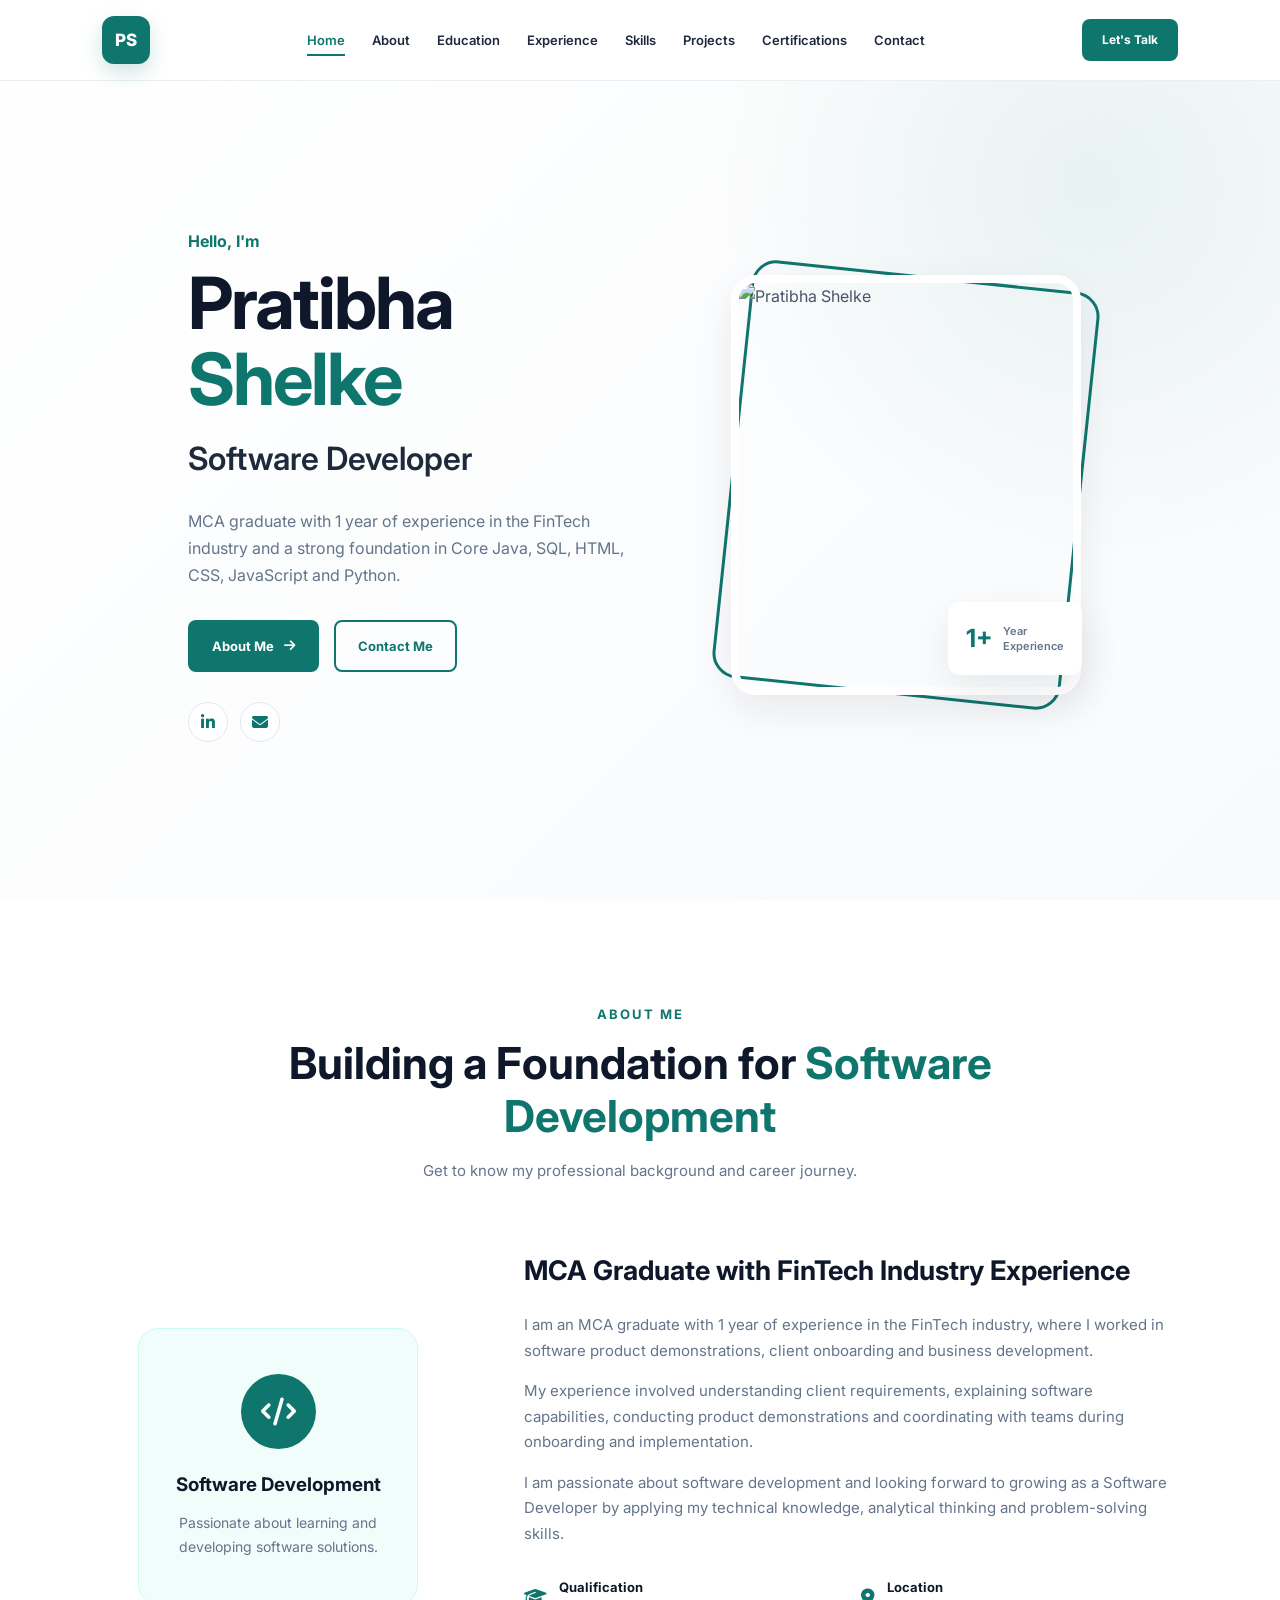
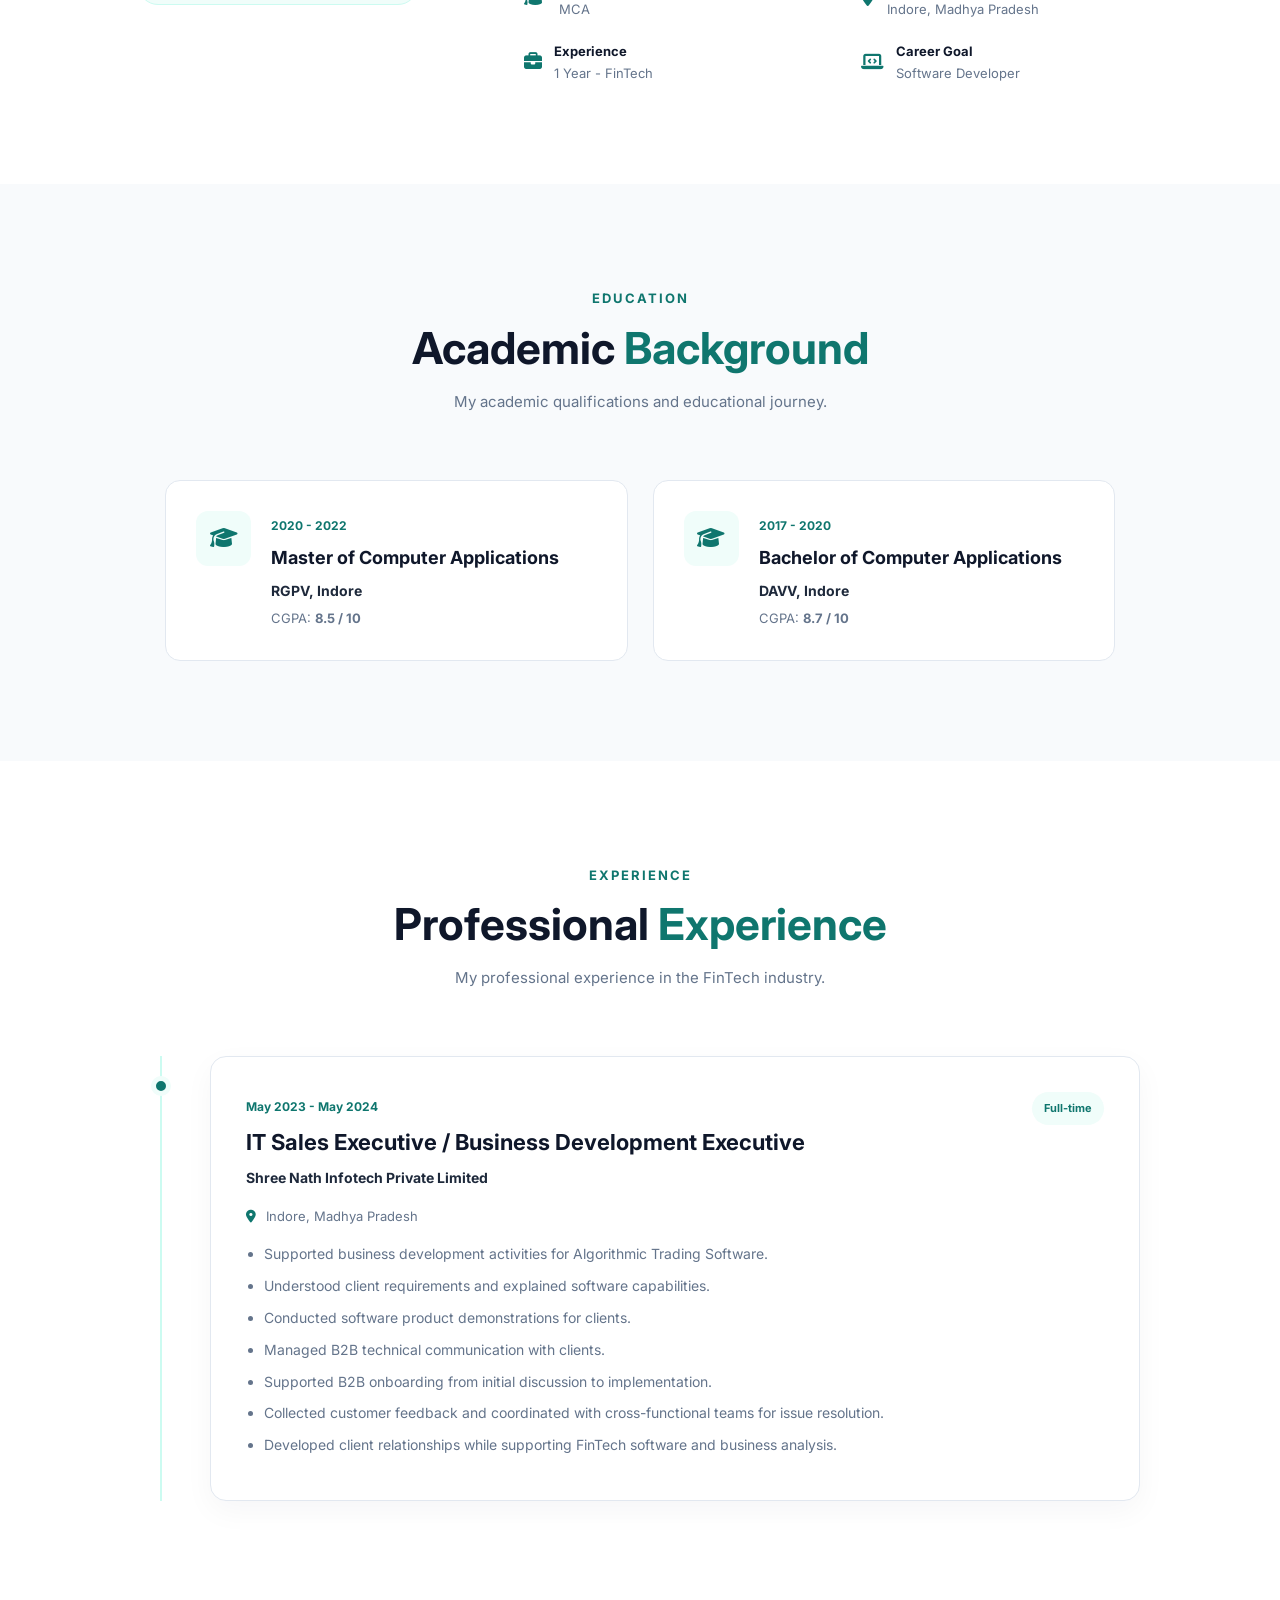
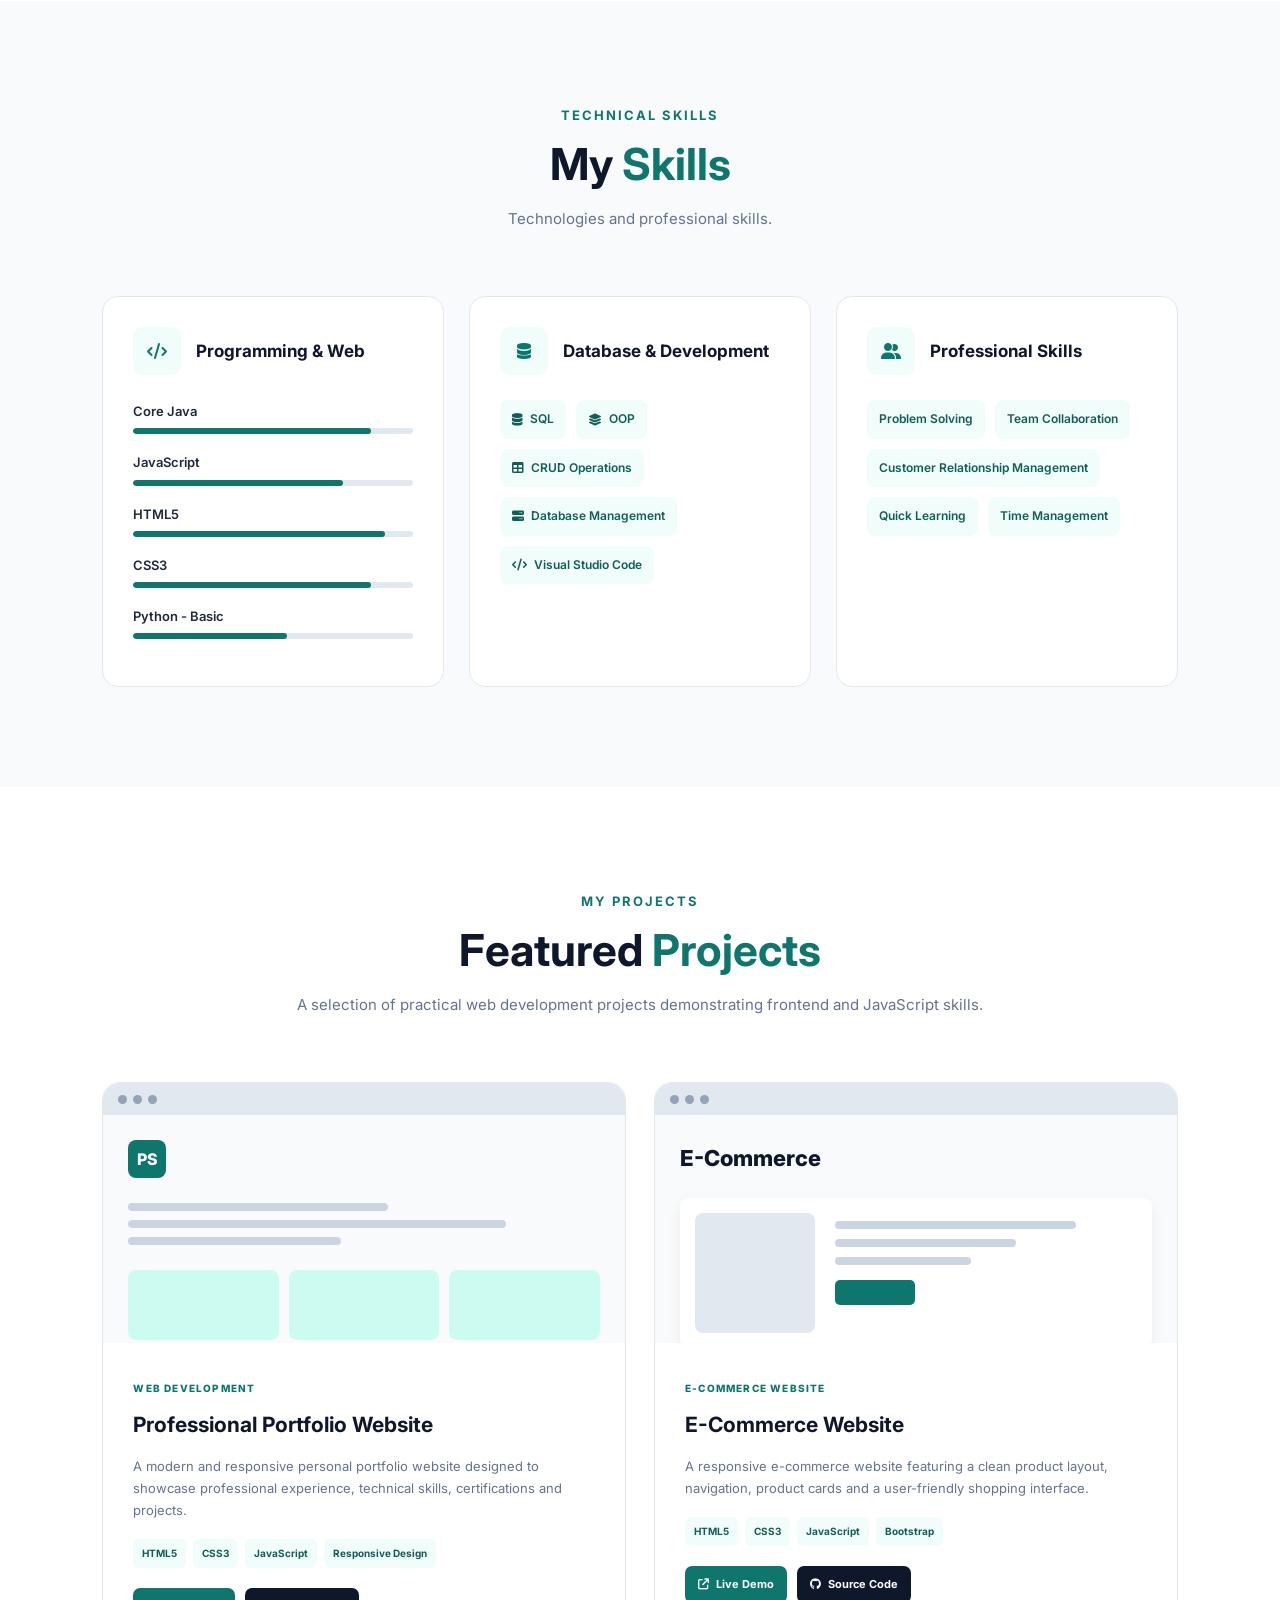
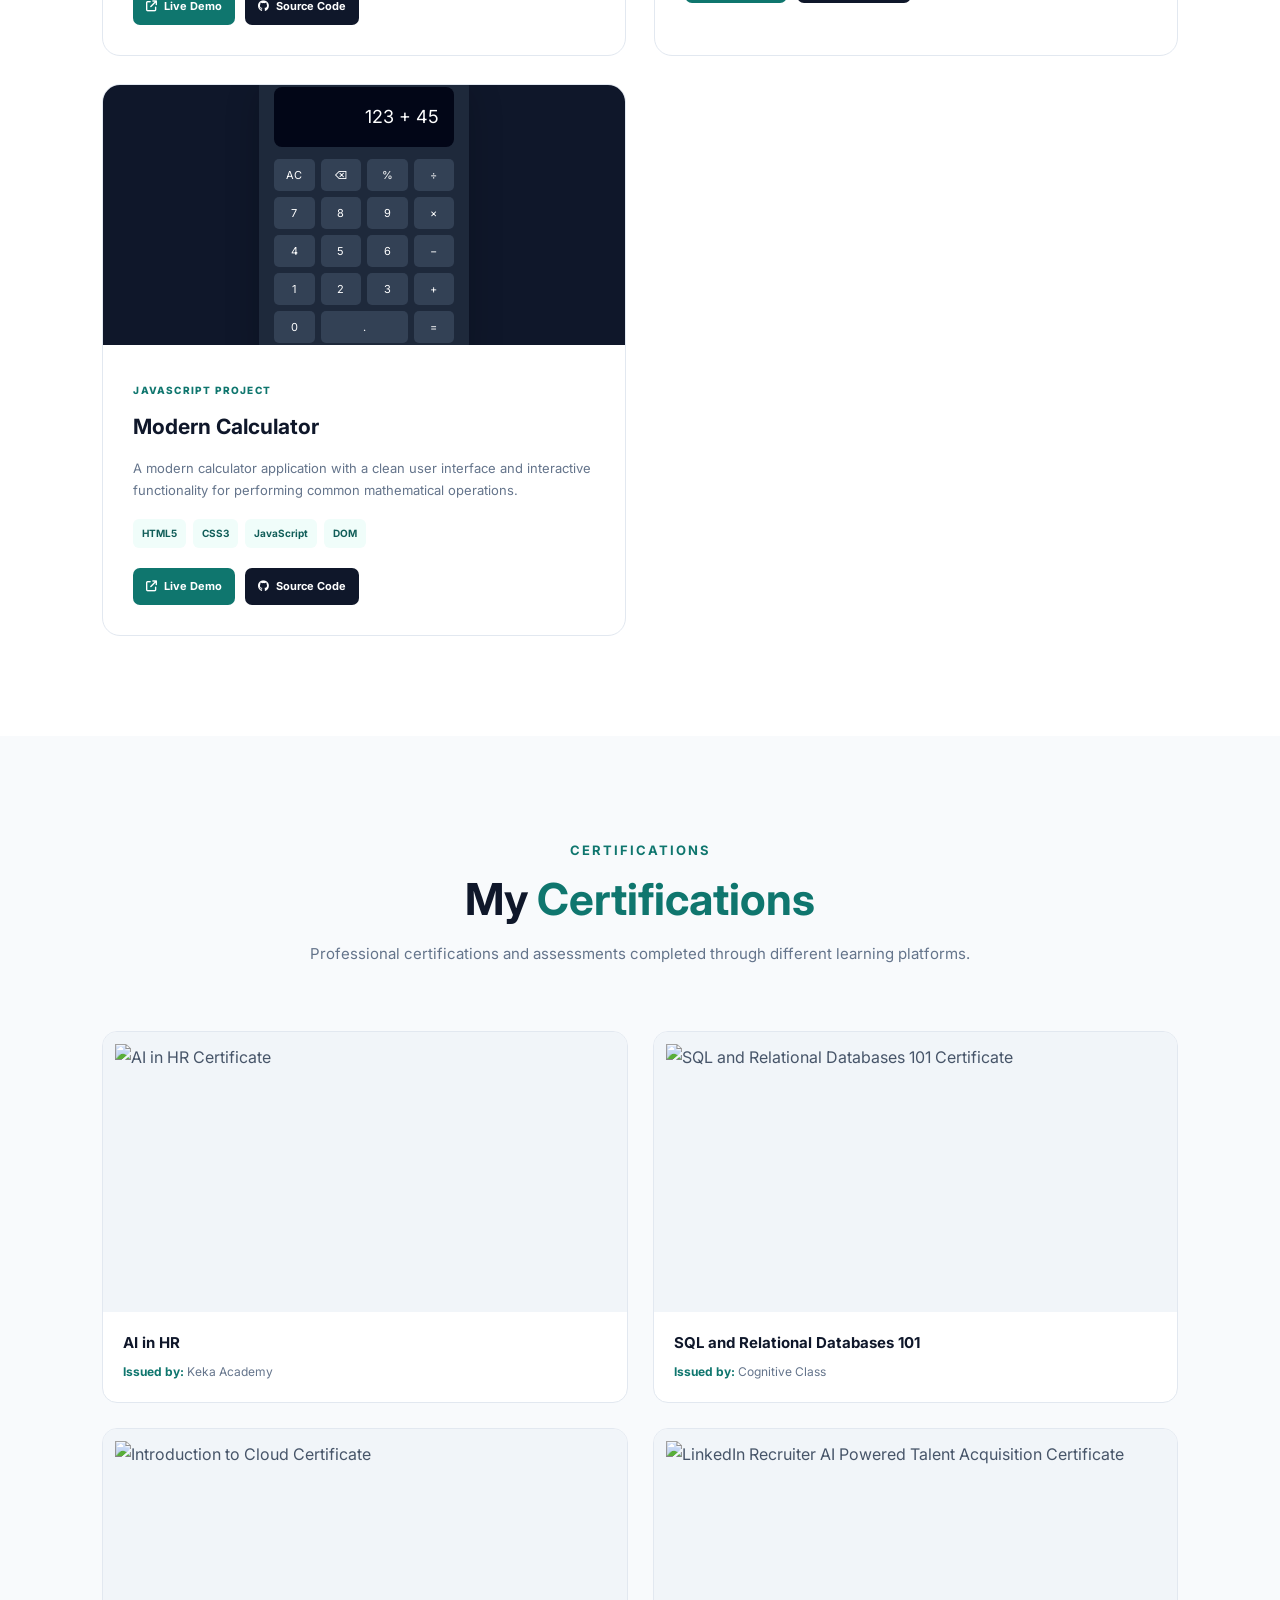
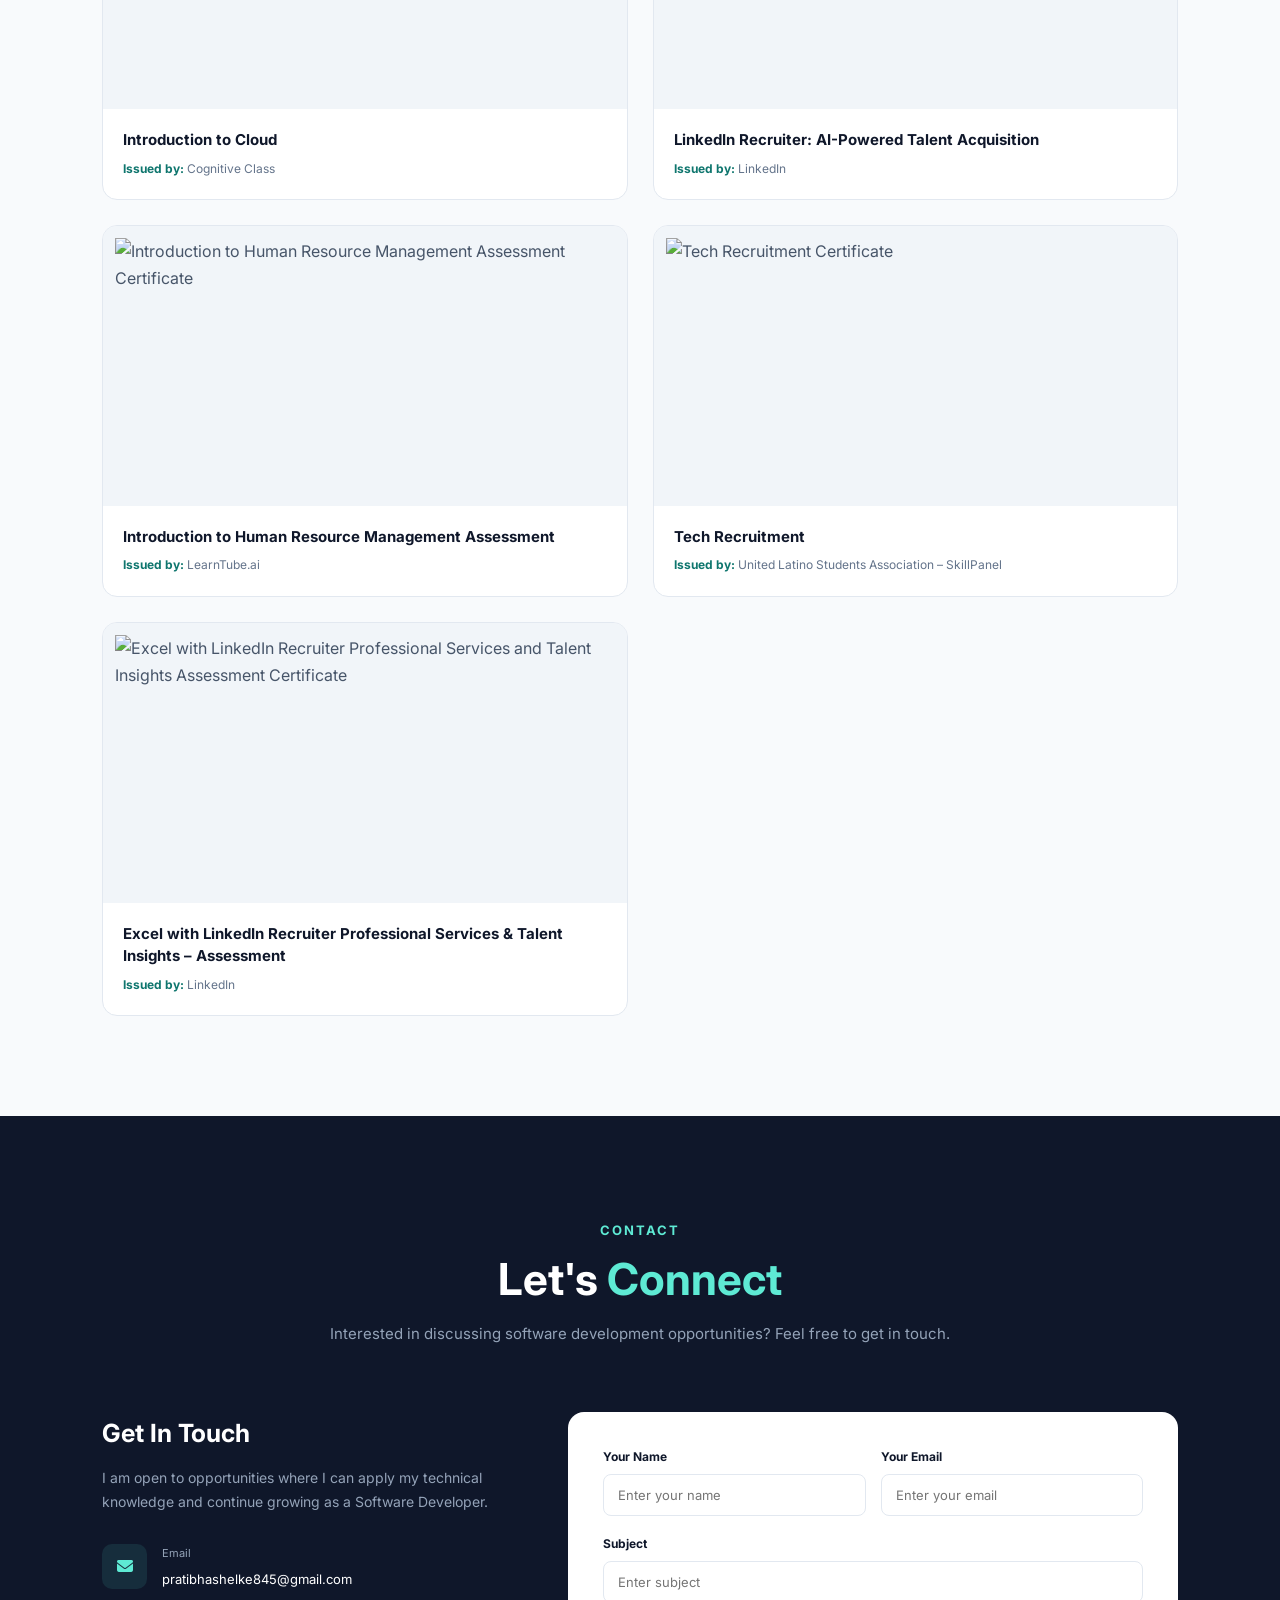
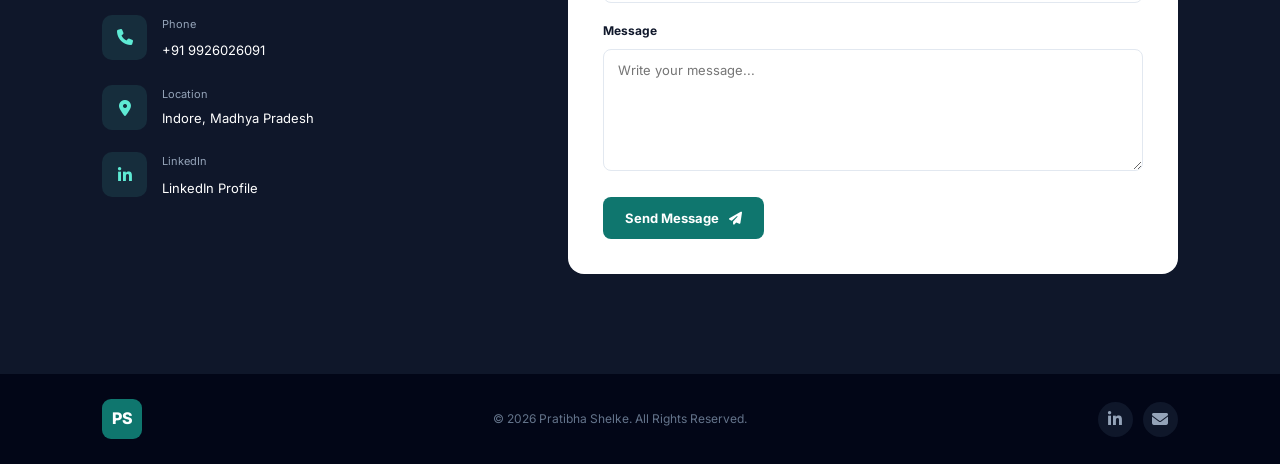
==== Task-1-Portfolio/index.html @ 982fa32e "Upload Portfolio website files" ====
<!DOCTYPE html>
<html lang="en">

<head>

    <meta charset="UTF-8">

    <meta name="viewport"
          content="width=device-width, initial-scale=1.0">

    <title>Pratibha Shelke | Software Developer</title>

    <meta name="description"
          content="Pratibha Shelke - Software Developer Portfolio">

    <!-- Google Font -->
    <link rel="preconnect"
          href="https://fonts.googleapis.com">

    <link rel="preconnect"
          href="https://fonts.gstatic.com"
          crossorigin>

    <link href="https://fonts.googleapis.com/css2?family=Inter:wght@400;500;600;700;800&display=swap"
          rel="stylesheet">


    <!-- Font Awesome -->

    <link rel="stylesheet"
          href="https://cdnjs.cloudflare.com/ajax/libs/font-awesome/6.5.2/css/all.min.css">


    <!-- CSS -->

    <link rel="stylesheet"
          href="style.css">

</head>


<body>


<!-- =====================================================
     NAVBAR
===================================================== -->

<header class="header">

    <nav class="navbar">


        <!-- LOGO -->

        <a href="#home"
           class="logo">

            PS

        </a>


        <!-- MOBILE MENU -->

        <button class="menu-btn"
                id="menuBtn">

            <i class="fa-solid fa-bars"></i>

        </button>


        <!-- NAVIGATION -->

        <ul class="nav-menu"
            id="navMenu">

            <li>
                <a href="#home"
                   class="nav-link active">
                    Home
                </a>
            </li>

            <li>
                <a href="#about"
                   class="nav-link">
                    About
                </a>
            </li>

            <li>
                <a href="#education"
                   class="nav-link">
                    Education
                </a>
            </li>

            <li>
                <a href="#experience"
                   class="nav-link">
                    Experience
                </a>
            </li>

            <li>
                <a href="#skills"
                   class="nav-link">
                    Skills
                </a>
            </li>

            <li>
                <a href="#projects"
                   class="nav-link">
                    Projects
                </a>
            </li>

            <li>
                <a href="#certifications"
                   class="nav-link">
                    Certifications
                </a>
            </li>

            <li>
                <a href="#contact"
                   class="nav-link">
                    Contact
                </a>
            </li>

        </ul>


        <!-- LET'S TALK -->

        <a href="#contact"
           class="nav-talk">

            Let's Talk

        </a>

    </nav>

</header>



<!-- =====================================================
     HERO
===================================================== -->

<section class="hero"
         id="home">


    <div class="hero-container">


        <!-- HERO CONTENT -->

        <div class="hero-content reveal">


            <p class="hero-small">

                Hello, I'm

            </p>


            <h1>

                Pratibha
                <span>Shelke</span>

            </h1>


            <h2>

                Software Developer

            </h2>


            <p class="hero-description">

                MCA graduate with 1 year of experience in the
                FinTech industry and a strong foundation in
                Core Java, SQL, HTML, CSS, JavaScript and Python.

            </p>


            <div class="hero-buttons">


                <a href="#about"
                   class="btn btn-primary">

                    About Me

                    <i class="fa-solid fa-arrow-right"></i>

                </a>


                <a href="#contact"
                   class="btn btn-outline">

                    Contact Me

                </a>


            </div>


            <!-- SOCIAL -->

            <div class="hero-social">


                <a href="https://www.linkedin.com/in/pratibha-shelke-3b62621b4"
                   target="_blank"
                   aria-label="LinkedIn">

                    <i class="fa-brands fa-linkedin-in"></i>

                </a>


                <a href="mailto:pratibhashelke845@gmail.com"
                   aria-label="Email">

                    <i class="fa-solid fa-envelope"></i>

                </a>


            </div>


        </div>



        <!-- HERO IMAGE -->

        <div class="hero-image reveal">


            <div class="image-border"></div>


            <img src="images/profile.png"
                 alt="Pratibha Shelke">


            <div class="experience-badge">


                <strong>

                    1+

                </strong>


                <span>

                    Year<br>
                    Experience

                </span>


            </div>


        </div>


    </div>

</section>



<!-- =====================================================
     ABOUT
===================================================== -->

<section class="section about"
         id="about">


    <div class="section-heading reveal">


        <span>

            ABOUT ME

        </span>


        <h2>

            Building a Foundation for
            <strong>Software Development</strong>

        </h2>


        <p>

            Get to know my professional background and career journey.

        </p>


    </div>



    <div class="about-container">


        <!-- ABOUT CARD -->

        <div class="about-image reveal">


            <div class="about-card">


                <div class="about-icon">

                    <i class="fa-solid fa-code"></i>

                </div>


                <h3>

                    Software Development

                </h3>


                <p>

                    Passionate about learning and developing
                    software solutions.

                </p>


            </div>


        </div>



        <!-- ABOUT CONTENT -->

        <div class="about-content reveal">


            <h3>

                MCA Graduate with FinTech Industry Experience

            </h3>


            <p>

                I am an MCA graduate with 1 year of experience
                in the FinTech industry, where I worked in
                software product demonstrations, client
                onboarding and business development.

            </p>


            <p>

                My experience involved understanding client
                requirements, explaining software capabilities,
                conducting product demonstrations and
                coordinating with teams during onboarding
                and implementation.

            </p>


            <p>

                I am passionate about software development and
                looking forward to growing as a Software
                Developer by applying my technical knowledge,
                analytical thinking and problem-solving skills.

            </p>



            <div class="about-info">


                <div>

                    <i class="fa-solid fa-graduation-cap"></i>

                    <span>

                        <strong>
                            Qualification
                        </strong>

                        MCA

                    </span>

                </div>


                <div>

                    <i class="fa-solid fa-location-dot"></i>

                    <span>

                        <strong>
                            Location
                        </strong>

                        Indore, Madhya Pradesh

                    </span>

                </div>


                <div>

                    <i class="fa-solid fa-briefcase"></i>

                    <span>

                        <strong>
                            Experience
                        </strong>

                        1 Year - FinTech

                    </span>

                </div>


                <div>

                    <i class="fa-solid fa-laptop-code"></i>

                    <span>

                        <strong>
                            Career Goal
                        </strong>

                        Software Developer

                    </span>

                </div>


            </div>


        </div>


    </div>

</section>



<!-- =====================================================
     EDUCATION
===================================================== -->

<section class="section education-section"
         id="education">


    <div class="section-heading reveal">


        <span>

            EDUCATION

        </span>


        <h2>

            Academic
            <strong>Background</strong>

        </h2>


        <p>

            My academic qualifications and educational journey.

        </p>


    </div>



    <div class="education-container">


        <!-- MCA -->

        <div class="education-card reveal">


            <div class="education-icon">

                <i class="fa-solid fa-graduation-cap"></i>

            </div>


            <div>


                <span class="education-year">

                    2020 - 2022

                </span>


                <h3>

                    Master of Computer Applications

                </h3>


                <h4>

                    RGPV, Indore

                </h4>


                <p>

                    CGPA:
                    <strong>8.5 / 10</strong>

                </p>


            </div>


        </div>



        <!-- BCA -->

        <div class="education-card reveal">


            <div class="education-icon">

                <i class="fa-solid fa-graduation-cap"></i>

            </div>


            <div>


                <span class="education-year">

                    2017 - 2020

                </span>


                <h3>

                    Bachelor of Computer Applications

                </h3>


                <h4>

                    DAVV, Indore

                </h4>


                <p>

                    CGPA:
                    <strong>8.7 / 10</strong>

                </p>


            </div>


        </div>


    </div>

</section>



<!-- =====================================================
     EXPERIENCE
===================================================== -->

<section class="section experience-section"
         id="experience">


    <div class="section-heading reveal">


        <span>

            EXPERIENCE

        </span>


        <h2>

            Professional
            <strong>Experience</strong>

        </h2>


        <p>

            My professional experience in the FinTech industry.

        </p>


    </div>



    <div class="timeline">


        <div class="timeline-item reveal">


            <div class="timeline-dot"></div>


            <div class="experience-card">


                <div class="experience-top">


                    <div>


                        <span class="experience-date">

                            May 2023 - May 2024

                        </span>


                        <h3>

                            IT Sales Executive /
                            Business Development Executive

                        </h3>


                        <h4>

                            Shree Nath Infotech Private Limited

                        </h4>


                    </div>


                    <span class="experience-type">

                        Full-time

                    </span>


                </div>


                <p class="experience-location">

                    <i class="fa-solid fa-location-dot"></i>

                    Indore, Madhya Pradesh

                </p>


                <ul class="experience-list">


                    <li>

                        Supported business development activities
                        for Algorithmic Trading Software.

                    </li>


                    <li>

                        Understood client requirements and explained
                        software capabilities.

                    </li>


                    <li>

                        Conducted software product demonstrations
                        for clients.

                    </li>


                    <li>

                        Managed B2B technical communication with clients.

                    </li>


                    <li>

                        Supported B2B onboarding from initial
                        discussion to implementation.

                    </li>


                    <li>

                        Collected customer feedback and coordinated
                        with cross-functional teams for issue resolution.

                    </li>


                    <li>

                        Developed client relationships while supporting
                        FinTech software and business analysis.

                    </li>


                </ul>


            </div>


        </div>


    </div>

</section>



<!-- =====================================================
     SKILLS
===================================================== -->

<section class="section skills-section"
         id="skills">


    <div class="section-heading reveal">


        <span>

            TECHNICAL SKILLS

        </span>


        <h2>

            My
            <strong>Skills</strong>

        </h2>


        <p>

            Technologies and professional skills.

        </p>


    </div>



    <div class="skills-container">


        <!-- PROGRAMMING -->

        <div class="skills-card reveal">


            <div class="skill-card-header">


                <div class="skill-main-icon">

                    <i class="fa-solid fa-code"></i>

                </div>


                <h3>

                    Programming & Web

                </h3>


            </div>


            <div class="skill-list">


                <div class="skill-item">

                    <span>
                        Core Java
                    </span>

                    <div class="skill-bar">

                        <span style="width:85%;"></span>

                    </div>

                </div>


                <div class="skill-item">

                    <span>
                        JavaScript
                    </span>

                    <div class="skill-bar">

                        <span style="width:75%;"></span>

                    </div>

                </div>


                <div class="skill-item">

                    <span>
                        HTML5
                    </span>

                    <div class="skill-bar">

                        <span style="width:90%;"></span>

                    </div>

                </div>


                <div class="skill-item">

                    <span>
                        CSS3
                    </span>

                    <div class="skill-bar">

                        <span style="width:85%;"></span>

                    </div>

                </div>


                <div class="skill-item">

                    <span>
                        Python - Basic
                    </span>

                    <div class="skill-bar">

                        <span style="width:55%;"></span>

                    </div>

                </div>


            </div>


        </div>



        <!-- DATABASE -->

        <div class="skills-card reveal">


            <div class="skill-card-header">


                <div class="skill-main-icon">

                    <i class="fa-solid fa-database"></i>

                </div>


                <h3>

                    Database & Development

                </h3>


            </div>


            <div class="skill-tags">


                <span>

                    <i class="fa-solid fa-database"></i>

                    SQL

                </span>


                <span>

                    <i class="fa-solid fa-layer-group"></i>

                    OOP

                </span>


                <span>

                    <i class="fa-solid fa-table"></i>

                    CRUD Operations

                </span>


                <span>

                    <i class="fa-solid fa-server"></i>

                    Database Management

                </span>


                <span>

                    <i class="fa-solid fa-code"></i>

                    Visual Studio Code

                </span>


            </div>


        </div>



        <!-- PROFESSIONAL -->

        <div class="skills-card reveal">


            <div class="skill-card-header">


                <div class="skill-main-icon">

                    <i class="fa-solid fa-user-group"></i>

                </div>


                <h3>

                    Professional Skills

                </h3>


            </div>


            <div class="skill-tags">


                <span>
                    Problem Solving
                </span>


                <span>
                    Team Collaboration
                </span>


                <span>
                    Customer Relationship Management
                </span>


                <span>
                    Quick Learning
                </span>


                <span>
                    Time Management
                </span>


            </div>


        </div>


    </div>

</section>



<!-- =====================================================
     PROJECTS
===================================================== -->

<section class="section projects-section"
         id="projects">


    <div class="section-heading reveal">


        <span>

            MY PROJECTS

        </span>


        <h2>

            Featured
            <strong>Projects</strong>

        </h2>


        <p>

            A selection of practical web development projects
            demonstrating frontend and JavaScript skills.

        </p>


    </div>



    <div class="projects-grid">


        <!-- ================= PROJECT 1 ================= -->

        <div class="project-card-new reveal">


            <div class="project-preview portfolio-preview">


                <div class="browser-bar">

                    <span></span>
                    <span></span>
                    <span></span>

                </div>


                <div class="preview-content">


                    <div class="preview-logo">

                        PS

                    </div>


                    <div class="preview-lines">

                        <span></span>
                        <span></span>
                        <span></span>

                    </div>


                    <div class="preview-boxes">

                        <div></div>
                        <div></div>
                        <div></div>

                    </div>


                </div>


            </div>



            <div class="project-content-new">


                <span class="project-category">

                    WEB DEVELOPMENT

                </span>


                <h3>

                    Professional Portfolio Website

                </h3>


                <p>

                    A modern and responsive personal portfolio website
                    designed to showcase professional experience,
                    technical skills, certifications and projects.

                </p>


                <div class="project-tech">

                    <span>HTML5</span>

                    <span>CSS3</span>

                    <span>JavaScript</span>

                    <span>Responsive Design</span>

                </div>


                <div class="project-links">


                    <a href="#"
                       class="project-btn">

                        <i class="fa-solid fa-arrow-up-right-from-square"></i>

                        Live Demo

                    </a>


                    <a href="#"
                       class="project-btn secondary">

                        <i class="fa-brands fa-github"></i>

                        Source Code

                    </a>


                </div>


            </div>


        </div>



        <!-- ================= PROJECT 2 ================= -->

        <div class="project-card-new reveal">


            <div class="project-preview ecommerce-preview">


                <div class="browser-bar">

                    <span></span>
                    <span></span>
                    <span></span>

                </div>


                <div class="ecommerce-preview-content">


                    <div class="shop-title">

                        E-Commerce

                    </div>


                    <div class="product-preview">


                        <div class="product-image"></div>


                        <div class="product-info">

                            <span></span>
                            <span></span>
                            <span></span>

                            <div class="product-button"></div>

                        </div>


                    </div>


                </div>


            </div>



            <div class="project-content-new">


                <span class="project-category">

                    E-COMMERCE WEBSITE

                </span>


                <h3>

                    E-Commerce Website

                </h3>


                <p>

                    A responsive e-commerce website featuring
                    a clean product layout, navigation, product
                    cards and a user-friendly shopping interface.

                </p>


                <div class="project-tech">

                    <span>HTML5</span>

                    <span>CSS3</span>

                    <span>JavaScript</span>

                    <span>Bootstrap</span>

                </div>


                <div class="project-links">


                    <a href="#"
                       class="project-btn">

                        <i class="fa-solid fa-arrow-up-right-from-square"></i>

                        Live Demo

                    </a>


                    <a href="#"
                       class="project-btn secondary">

                        <i class="fa-brands fa-github"></i>

                        Source Code

                    </a>


                </div>


            </div>


        </div>



        <!-- ================= PROJECT 3 ================= -->

        <div class="project-card-new reveal">


            <div class="project-preview calculator-preview">


                <div class="calculator-box">


                    <div class="calculator-display">

                        123 + 45

                    </div>


                    <div class="calculator-buttons">


                        <span>AC</span>
                        <span>⌫</span>
                        <span>%</span>
                        <span>÷</span>

                        <span>7</span>
                        <span>8</span>
                        <span>9</span>
                        <span>×</span>

                        <span>4</span>
                        <span>5</span>
                        <span>6</span>
                        <span>−</span>

                        <span>1</span>
                        <span>2</span>
                        <span>3</span>
                        <span>+</span>

                        <span>0</span>
                        <span>.</span>
                        <span>=</span>


                    </div>


                </div>


            </div>



            <div class="project-content-new">


                <span class="project-category">

                    JAVASCRIPT PROJECT

                </span>


                <h3>

                    Modern Calculator

                </h3>


                <p>

                    A modern calculator application with a clean
                    user interface and interactive functionality
                    for performing common mathematical operations.

                </p>


                <div class="project-tech">

                    <span>HTML5</span>

                    <span>CSS3</span>

                    <span>JavaScript</span>

                    <span>DOM</span>

                </div>


                <div class="project-links">


                    <a href="#"
                       class="project-btn">

                        <i class="fa-solid fa-arrow-up-right-from-square"></i>

                        Live Demo

                    </a>


                    <a href="#"
                       class="project-btn secondary">

                        <i class="fa-brands fa-github"></i>

                        Source Code

                    </a>


                </div>


            </div>


        </div>


    </div>

</section>



<!-- =====================================================
     CERTIFICATIONS
===================================================== -->

<section class="section certifications-section"
         id="certifications">


    <div class="section-heading reveal">


        <span>

            CERTIFICATIONS

        </span>


        <h2>

            My
            <strong>Certifications</strong>

        </h2>


        <p>

            Professional certifications and assessments completed
            through different learning platforms.

        </p>


    </div>



    <div class="certifications-gallery">


        <!-- CERTIFICATE 1 -->

        <div class="certificate-card-new reveal">


            <div class="certificate-image">


                <img src="images/certificates/ai-in-hr.png"
                     alt="AI in HR Certificate">


                <div class="certificate-overlay">

                    <i class="fa-solid fa-expand"></i>

                </div>


            </div>


            <div class="certificate-info">


                <h3>

                    AI in HR

                </h3>


                <p>

                    <strong>
                        Issued by:
                    </strong>

                    Keka Academy

                </p>


            </div>


        </div>



        <!-- CERTIFICATE 2 -->

        <div class="certificate-card-new reveal">


            <div class="certificate-image">


                <img src="images/certificates/sql-databases.png"
                     alt="SQL and Relational Databases 101 Certificate">


                <div class="certificate-overlay">

                    <i class="fa-solid fa-expand"></i>

                </div>


            </div>


            <div class="certificate-info">


                <h3>

                    SQL and Relational Databases 101

                </h3>


                <p>

                    <strong>
                        Issued by:
                    </strong>

                    Cognitive Class

                </p>


            </div>


        </div>



        <!-- CERTIFICATE 3 -->

        <div class="certificate-card-new reveal">


            <div class="certificate-image">


                <img src="images/certificates/introduction-to-cloud.png"
                     alt="Introduction to Cloud Certificate">


                <div class="certificate-overlay">

                    <i class="fa-solid fa-expand"></i>

                </div>


            </div>


            <div class="certificate-info">


                <h3>

                    Introduction to Cloud

                </h3>


                <p>

                    <strong>
                        Issued by:
                    </strong>

                    Cognitive Class

                </p>


            </div>


        </div>



        <!-- CERTIFICATE 4 -->

        <div class="certificate-card-new reveal">


            <div class="certificate-image">


                <img src="images/certificates/linkedin-recruiter.png"
                     alt="LinkedIn Recruiter AI Powered Talent Acquisition Certificate">


                <div class="certificate-overlay">

                    <i class="fa-solid fa-expand"></i>

                </div>


            </div>


            <div class="certificate-info">


                <h3>

                    LinkedIn Recruiter:
                    AI-Powered Talent Acquisition

                </h3>


                <p>

                    <strong>
                        Issued by:
                    </strong>

                    LinkedIn

                </p>


            </div>


        </div>



        <!-- CERTIFICATE 5 -->

        <div class="certificate-card-new reveal">


            <div class="certificate-image">


                <img src="images/certificates/hr-management.png"
                     alt="Introduction to Human Resource Management Assessment Certificate">


                <div class="certificate-overlay">

                    <i class="fa-solid fa-expand"></i>

                </div>


            </div>


            <div class="certificate-info">


                <h3>

                    Introduction to Human Resource
                    Management Assessment

                </h3>


                <p>

                    <strong>
                        Issued by:
                    </strong>

                    LearnTube.ai

                </p>


            </div>


        </div>



        <!-- CERTIFICATE 6 -->

        <div class="certificate-card-new reveal">


            <div class="certificate-image">


                <img src="images/certificates/tech-recruitment.png"
                     alt="Tech Recruitment Certificate">


                <div class="certificate-overlay">

                    <i class="fa-solid fa-expand"></i>

                </div>


            </div>


            <div class="certificate-info">


                <h3>

                    Tech Recruitment

                </h3>


                <p>

                    <strong>
                        Issued by:
                    </strong>

                    United Latino Students Association –
                    SkillPanel

                </p>


            </div>


        </div>



        <!-- CERTIFICATE 7 -->

        <div class="certificate-card-new reveal">


            <div class="certificate-image">


                <img src="images/certificates/excel-linkedin.png"
                     alt="Excel with LinkedIn Recruiter Professional Services and Talent Insights Assessment Certificate">


                <div class="certificate-overlay">

                    <i class="fa-solid fa-expand"></i>

                </div>


            </div>


            <div class="certificate-info">


                <h3>

                    Excel with LinkedIn Recruiter
                    Professional Services & Talent
                    Insights – Assessment

                </h3>


                <p>

                    <strong>
                        Issued by:
                    </strong>

                    LinkedIn

                </p>


            </div>


        </div>


    </div>

</section>



<!-- =====================================================
     CONTACT
===================================================== -->

<section class="section contact-section"
         id="contact">


    <div class="section-heading reveal">


        <span>

            CONTACT

        </span>


        <h2>

            Let's
            <strong>Connect</strong>

        </h2>


        <p>

            Interested in discussing software development
            opportunities? Feel free to get in touch.

        </p>


    </div>



    <div class="contact-container">


        <!-- CONTACT INFORMATION -->

        <div class="contact-info reveal">


            <h3>

                Get In Touch

            </h3>


            <p>

                I am open to opportunities where I can apply
                my technical knowledge and continue growing
                as a Software Developer.

            </p>



            <!-- EMAIL -->

            <div class="contact-item">


                <div class="contact-icon">

                    <i class="fa-solid fa-envelope"></i>

                </div>


                <div>


                    <span>
                        Email
                    </span>


                    <a href="mailto:pratibhashelke845@gmail.com">

                        pratibhashelke845@gmail.com

                    </a>


                </div>


            </div>



            <!-- PHONE -->

            <div class="contact-item">


                <div class="contact-icon">

                    <i class="fa-solid fa-phone"></i>

                </div>


                <div>


                    <span>
                        Phone
                    </span>


                    <a href="tel:+919926026091">

                        +91 9926026091

                    </a>


                </div>


            </div>



            <!-- LOCATION -->

            <div class="contact-item">


                <div class="contact-icon">

                    <i class="fa-solid fa-location-dot"></i>

                </div>


                <div>


                    <span>
                        Location
                    </span>


                    <p>
                        Indore, Madhya Pradesh
                    </p>


                </div>


            </div>



            <!-- LINKEDIN -->

            <div class="contact-item">


                <div class="contact-icon">

                    <i class="fa-brands fa-linkedin-in"></i>

                </div>


                <div>


                    <span>
                        LinkedIn
                    </span>


                    <a href="https://www.linkedin.com/in/pratibha-shelke-3b62621b4"
                       target="_blank">

                        LinkedIn Profile

                    </a>


                </div>


            </div>


        </div>



        <!-- CONTACT FORM -->

        <div class="contact-form-box reveal">


            <form id="contactForm">


                <div class="form-row">


                    <div class="form-group">


                        <label for="name">

                            Your Name

                        </label>


                        <input type="text"
                               id="name"
                               placeholder="Enter your name"
                               required>


                    </div>



                    <div class="form-group">


                        <label for="email">

                            Your Email

                        </label>


                        <input type="email"
                               id="email"
                               placeholder="Enter your email"
                               required>


                    </div>


                </div>



                <div class="form-group">


                    <label for="subject">

                        Subject

                    </label>


                    <input type="text"
                           id="subject"
                           placeholder="Enter subject"
                           required>


                </div>



                <div class="form-group">


                    <label for="message">

                        Message

                    </label>


                    <textarea id="message"
                              rows="6"
                              placeholder="Write your message..."
                              required></textarea>


                </div>



                <button type="submit"
                        class="btn btn-primary">


                    Send Message


                    <i class="fa-solid fa-paper-plane"></i>


                </button>


            </form>


        </div>


    </div>

</section>



<!-- =====================================================
     FOOTER
===================================================== -->

<footer class="footer">


    <div class="footer-container">


        <div class="footer-logo">

            PS

        </div>


        <p>

            ©
            <span id="currentYear"></span>

            Pratibha Shelke.
            All Rights Reserved.

        </p>


        <div class="footer-social">


       
            <a href="https://www.linkedin.com/in/pratibha-shelke-3b62621b4"
               target="_blank">

                <i class="fa-brands fa-linkedin-in"></i>

            </a>


            <a href="mailto:pratibhashelke845@gmail.com">

                <i class="fa-solid fa-envelope"></i>

            </a>


        </div>


    </div>

</footer>



<!-- =====================================================
     BACK TO TOP
===================================================== -->

<button class="back-top"
        id="backTop">

    <i class="fa-solid fa-arrow-up"></i>

</button>



<!-- JAVASCRIPT -->

<script src="script.js"></script>


</body>

</html>
---- Task-1-Portfolio/style.css ----
/* =====================================================
   PRATIBHA SHELKE
   PROFESSIONAL SOFTWARE DEVELOPER PORTFOLIO

   Theme:
   Navy + Teal + White
===================================================== */


/* =====================================================
   ROOT VARIABLES
===================================================== */

:root {

    --primary: #0f766e;

    --primary-dark: #115e59;

    --primary-light: #f0fdfa;

    --navy: #0f172a;

    --dark: #1e293b;

    --text: #475569;

    --muted: #64748b;

    --white: #ffffff;

    --light: #f8fafc;

    --border: #e2e8f0;

    --shadow:
        0 15px 40px rgba(15, 23, 42, 0.08);

    --transition:
        all 0.3s ease;

}


/* =====================================================
   RESET
===================================================== */

* {

    margin: 0;

    padding: 0;

    box-sizing: border-box;

}


html {

    scroll-behavior: smooth;

}


body {

    font-family: "Inter", sans-serif;

    background: var(--white);

    color: var(--text);

    line-height: 1.7;

    overflow-x: hidden;

}


a {

    text-decoration: none;

    color: inherit;

}


ul {

    list-style: none;

}


img {

    max-width: 100%;

    display: block;

}


button,
input,
textarea {

    font-family: inherit;

}


/* =====================================================
   COMMON SECTION
===================================================== */

.section {

    padding: 100px 8%;

}


.section-heading {

    max-width: 720px;

    margin: 0 auto 65px;

    text-align: center;

}


.section-heading span {

    display: inline-block;

    color: var(--primary);

    font-size: 13px;

    font-weight: 700;

    letter-spacing: 2px;

    margin-bottom: 12px;

}


.section-heading h2 {

    color: var(--navy);

    font-size: clamp(30px, 4vw, 44px);

    line-height: 1.2;

    margin-bottom: 15px;

}


.section-heading h2 strong {

    color: var(--primary);

}


.section-heading p {

    color: var(--muted);

    font-size: 15px;

}


/* =====================================================
   NAVBAR
===================================================== */

.header {

    position: fixed;

    top: 0;

    left: 0;

    width: 100%;

    z-index: 1000;

    background:
        rgba(255, 255, 255, 0.96);

    backdrop-filter: blur(15px);

    border-bottom:
        1px solid rgba(226, 232, 240, 0.7);

}


.navbar {

    width: 84%;

    max-width: 1400px;

    height: 80px;

    margin: auto;

    display: flex;

    align-items: center;

    justify-content: space-between;

}


/* LOGO */

.logo {

    width: 48px;

    height: 48px;

    display: flex;

    align-items: center;

    justify-content: center;

    background: var(--primary);

    color: var(--white);

    border-radius: 12px;

    font-size: 17px;

    font-weight: 800;

    box-shadow:
        0 8px 20px rgba(15, 118, 110, 0.2);

}


/* NAV */

.nav-menu {

    display: flex;

    align-items: center;

    gap: 27px;

}


.nav-link {

    position: relative;

    color: var(--dark);

    font-size: 13px;

    font-weight: 600;

    transition: var(--transition);

}


.nav-link:hover,
.nav-link.active {

    color: var(--primary);

}


.nav-link::after {

    content: "";

    position: absolute;

    left: 0;

    bottom: -8px;

    width: 0;

    height: 2px;

    background: var(--primary);

    transition: var(--transition);

}


.nav-link:hover::after,
.nav-link.active::after {

    width: 100%;

}


/* LET'S TALK */

.nav-talk {

    background: var(--primary);

    color: var(--white);

    padding: 11px 20px;

    border-radius: 8px;

    font-size: 12px;

    font-weight: 700;

    transition: var(--transition);

}


.nav-talk:hover {

    background: var(--primary-dark);

    transform: translateY(-2px);

}


/* MOBILE MENU */

.menu-btn {

    display: none;

    border: none;

    background: transparent;

    color: var(--navy);

    font-size: 24px;

    cursor: pointer;

}


/* =====================================================
   HERO
===================================================== */

.hero {

    min-height: 100vh;

    padding:
        150px 8%
        80px;

    display: flex;

    align-items: center;

    background:

        radial-gradient(
            circle at 85% 20%,
            rgba(15, 118, 110, 0.08),
            transparent 30%
        ),

        linear-gradient(
            135deg,
            #ffffff 0%,
            #f8fafc 100%
        );

}


.hero-container {

    width: 84%;

    max-width: 1250px;

    margin: auto;

    display: grid;

    grid-template-columns:
        1.1fr
        0.9fr;

    align-items: center;

    gap: 80px;

}


/* HERO TEXT */

.hero-small {

    color: var(--primary);

    font-size: 16px;

    font-weight: 700;

    margin-bottom: 10px;

}


.hero-content h1 {

    color: var(--navy);

    font-size:
        clamp(45px, 6vw, 72px);

    line-height: 1.05;

    letter-spacing: -2px;

    margin-bottom: 15px;

}


.hero-content h1 span {

    color: var(--primary);

}


.hero-content h2 {

    color: var(--dark);

    font-size:
        clamp(23px, 3vw, 32px);

    font-weight: 600;

    margin-bottom: 22px;

}


.hero-description {

    max-width: 600px;

    color: var(--muted);

    font-size: 16px;

    margin-bottom: 30px;

}


/* HERO BUTTONS */

.hero-buttons {

    display: flex;

    flex-wrap: wrap;

    gap: 15px;

}


.btn {

    display: inline-flex;

    align-items: center;

    justify-content: center;

    gap: 10px;

    padding: 13px 22px;

    border-radius: 8px;

    border: 2px solid transparent;

    font-size: 13px;

    font-weight: 700;

    cursor: pointer;

    transition: var(--transition);

}


.btn-primary {

    background: var(--primary);

    color: var(--white);

}


.btn-primary:hover {

    background: var(--primary-dark);

    transform: translateY(-3px);

    box-shadow:
        0 10px 25px rgba(15, 118, 110, 0.2);

}


.btn-outline {

    border-color: var(--primary);

    color: var(--primary);

}


.btn-outline:hover {

    background: var(--primary);

    color: var(--white);

    transform: translateY(-3px);

}


/* HERO SOCIAL */

.hero-social {

    display: flex;

    gap: 12px;

    margin-top: 30px;

}


.hero-social a {

    width: 40px;

    height: 40px;

    display: flex;

    align-items: center;

    justify-content: center;

    border-radius: 50%;

    background: var(--white);

    border: 1px solid var(--border);

    color: var(--primary);

    transition: var(--transition);

}


.hero-social a:hover {

    background: var(--primary);

    color: var(--white);

    transform: translateY(-3px);

}


/* HERO IMAGE */

.hero-image {

    position: relative;

    display: flex;

    align-items: center;

    justify-content: center;

}


.hero-image img {

    width: 350px;

    height: 420px;

    object-fit: cover;

    position: relative;

    z-index: 2;

    border: 8px solid var(--white);

    border-radius: 25px;

    box-shadow: var(--shadow);

}


.image-border {

    position: absolute;

    width: 350px;

    height: 420px;

    border: 3px solid var(--primary);

    border-radius: 25px;

    transform: rotate(6deg);

}


.experience-badge {

    position: absolute;

    right: 10px;

    bottom: 20px;

    z-index: 5;

    display: flex;

    align-items: center;

    gap: 10px;

    padding: 15px 18px;

    background: var(--white);

    border-radius: 12px;

    box-shadow: var(--shadow);

}


.experience-badge strong {

    color: var(--primary);

    font-size: 25px;

}


.experience-badge span {

    color: var(--muted);

    font-size: 11px;

    line-height: 1.3;

    font-weight: 600;

}


/* =====================================================
   ABOUT
===================================================== */

.about {

    background: var(--white);

}


.about-container {

    max-width: 1150px;

    margin: auto;

    display: grid;

    grid-template-columns:
        0.7fr
        1.3fr;

    align-items: center;

    gap: 70px;

}


.about-image {

    display: flex;

    justify-content: center;

}


.about-card {

    width: 280px;

    padding: 45px 30px;

    text-align: center;

    background: var(--primary-light);

    border: 1px solid #ccfbf1;

    border-radius: 20px;

    transition: var(--transition);

}


.about-card:hover {

    transform: translateY(-8px);

    box-shadow: var(--shadow);

}


.about-icon {

    width: 75px;

    height: 75px;

    margin:
        0 auto 20px;

    display: flex;

    align-items: center;

    justify-content: center;

    background: var(--primary);

    color: var(--white);

    border-radius: 50%;

    font-size: 28px;

}


.about-card h3 {

    color: var(--navy);

    margin-bottom: 10px;

}


.about-card p {

    color: var(--muted);

    font-size: 14px;

}


.about-content h3 {

    color: var(--navy);

    font-size: 27px;

    margin-bottom: 18px;

}


.about-content p {

    color: var(--muted);

    font-size: 15px;

    margin-bottom: 15px;

}


/* ABOUT INFO */

.about-info {

    margin-top: 30px;

    display: grid;

    grid-template-columns: 1fr 1fr;

    gap: 20px;

}


.about-info div {

    display: flex;

    align-items: center;

    gap: 12px;

}


.about-info i {

    color: var(--primary);

    font-size: 18px;

}


.about-info span {

    display: flex;

    flex-direction: column;

    color: var(--muted);

    font-size: 13px;

}


.about-info strong {

    color: var(--navy);

}


/* =====================================================
   EDUCATION
===================================================== */

.education-section {

    background: var(--light);

}


.education-container {

    max-width: 950px;

    margin: auto;

    display: grid;

    grid-template-columns: 1fr 1fr;

    gap: 25px;

}


.education-card {

    display: flex;

    gap: 20px;

    padding: 30px;

    background: var(--white);

    border: 1px solid var(--border);

    border-radius: 15px;

    transition: var(--transition);

}


.education-card:hover {

    transform: translateY(-6px);

    box-shadow: var(--shadow);

    border-color: #99f6e4;

}


.education-icon {

    min-width: 55px;

    height: 55px;

    display: flex;

    align-items: center;

    justify-content: center;

    background: var(--primary-light);

    color: var(--primary);

    border-radius: 12px;

    font-size: 22px;

}


.education-year {

    color: var(--primary);

    font-size: 12px;

    font-weight: 700;

}


.education-card h3 {

    color: var(--navy);

    font-size: 18px;

    margin: 5px 0;

}


.education-card h4 {

    color: var(--dark);

    font-size: 14px;

    margin-bottom: 5px;

}


.education-card p {

    color: var(--muted);

    font-size: 13px;

}


/* =====================================================
   EXPERIENCE
===================================================== */

.timeline {

    max-width: 1000px;

    margin: auto;

    position: relative;

}


.timeline::before {

    content: "";

    position: absolute;

    left: 20px;

    top: 0;

    bottom: 0;

    width: 2px;

    background: #ccfbf1;

}


.timeline-item {

    position: relative;

    padding-left: 70px;

}


.timeline-dot {

    position: absolute;

    left: 11px;

    top: 20px;

    width: 20px;

    height: 20px;

    z-index: 2;

    background: var(--primary);

    border: 5px solid var(--primary-light);

    border-radius: 50%;

}


.experience-card {

    padding: 35px;

    background: var(--white);

    border: 1px solid var(--border);

    border-radius: 16px;

    box-shadow:
        0 10px 30px rgba(15, 23, 42, 0.04);

}


.experience-top {

    display: flex;

    justify-content: space-between;

    gap: 20px;

}


.experience-date {

    color: var(--primary);

    font-size: 12px;

    font-weight: 700;

}


.experience-card h3 {

    color: var(--navy);

    font-size: 22px;

    margin: 5px 0;

}


.experience-card h4 {

    color: var(--dark);

    font-size: 14px;

}


.experience-type {

    height: fit-content;

    padding: 7px 12px;

    background: var(--primary-light);

    color: var(--primary);

    border-radius: 20px;

    font-size: 11px;

    font-weight: 700;

    white-space: nowrap;

}


.experience-location {

    color: var(--muted);

    font-size: 13px;

    margin: 15px 0;

}


.experience-location i {

    color: var(--primary);

    margin-right: 6px;

}


.experience-list {

    padding-left: 18px;

    list-style: disc;

}


.experience-list li {

    color: var(--muted);

    font-size: 14px;

    margin-bottom: 8px;

}


/* =====================================================
   SKILLS
===================================================== */

.skills-section {

    background: var(--light);

}


.skills-container {

    max-width: 1100px;

    margin: auto;

    display: grid;

    grid-template-columns:
        repeat(3, 1fr);

    gap: 25px;

}


.skills-card {

    padding: 30px;

    background: var(--white);

    border: 1px solid var(--border);

    border-radius: 16px;

    transition: var(--transition);

}


.skills-card:hover {

    transform: translateY(-7px);

    box-shadow: var(--shadow);

}


.skill-card-header {

    display: flex;

    align-items: center;

    gap: 15px;

    margin-bottom: 25px;

}


.skill-main-icon {

    width: 48px;

    height: 48px;

    display: flex;

    align-items: center;

    justify-content: center;

    background: var(--primary-light);

    color: var(--primary);

    border-radius: 10px;

}


.skill-card-header h3 {

    color: var(--navy);

    font-size: 17px;

}


.skill-item {

    margin-bottom: 17px;

}


.skill-item > span {

    display: block;

    color: var(--dark);

    font-size: 13px;

    font-weight: 600;

    margin-bottom: 6px;

}


.skill-bar {

    width: 100%;

    height: 6px;

    overflow: hidden;

    background: #e2e8f0;

    border-radius: 10px;

}


.skill-bar span {

    display: block;

    height: 100%;

    background: var(--primary);

    border-radius: 10px;

}


.skill-tags {

    display: flex;

    flex-wrap: wrap;

    gap: 10px;

}


.skill-tags span {

    display: inline-flex;

    align-items: center;

    gap: 7px;

    padding: 9px 12px;

    background: var(--primary-light);

    color: var(--primary-dark);

    border-radius: 8px;

    font-size: 12px;

    font-weight: 600;

}


/* =====================================================
   PROJECTS
===================================================== */

.projects-section {

    background: var(--white);

}


.projects-grid {

    max-width: 1150px;

    margin: auto;

    display: grid;

    grid-template-columns:
        repeat(2, 1fr);

    gap: 28px;

}


/* PROJECT CARD */

.project-card-new {

    overflow: hidden;

    background: var(--white);

    border: 1px solid var(--border);

    border-radius: 18px;

    transition: var(--transition);

}


.project-card-new:hover {

    transform: translateY(-8px);

    box-shadow: var(--shadow);

}


/* PROJECT PREVIEW */

.project-preview {

    height: 260px;

    position: relative;

    overflow: hidden;

}


.browser-bar {

    height: 32px;

    display: flex;

    align-items: center;

    gap: 6px;

    padding-left: 15px;

    background: #e2e8f0;

}


.browser-bar span {

    width: 9px;

    height: 9px;

    background: #94a3b8;

    border-radius: 50%;

}


/* PORTFOLIO PREVIEW */

.portfolio-preview {

    background: #f8fafc;

}


.preview-content {

    padding: 25px;

}


.preview-logo {

    width: 38px;

    height: 38px;

    display: flex;

    align-items: center;

    justify-content: center;

    background: var(--primary);

    color: white;

    border-radius: 8px;

    font-weight: 800;

}


.preview-lines {

    margin-top: 25px;

}


.preview-lines span {

    display: block;

    height: 8px;

    margin-bottom: 9px;

    background: #cbd5e1;

    border-radius: 5px;

}


.preview-lines span:first-child {

    width: 55%;

}


.preview-lines span:nth-child(2) {

    width: 80%;

}


.preview-lines span:nth-child(3) {

    width: 45%;

}


.preview-boxes {

    display: flex;

    gap: 10px;

    margin-top: 25px;

}


.preview-boxes div {

    flex: 1;

    height: 70px;

    background: #ccfbf1;

    border-radius: 8px;

}


/* E-COMMERCE PREVIEW */

.ecommerce-preview {

    background: #f8fafc;

}


.ecommerce-preview-content {

    padding: 25px;

}


.shop-title {

    color: var(--navy);

    font-size: 22px;

    font-weight: 800;

    margin-bottom: 20px;

}


.product-preview {

    display: flex;

    gap: 20px;

    padding: 15px;

    background: white;

    border-radius: 10px;

    box-shadow:
        0 5px 15px rgba(15, 23, 42, 0.06);

}


.product-image {

    width: 120px;

    height: 120px;

    background: #e2e8f0;

    border-radius: 8px;

}


.product-info {

    flex: 1;

    padding-top: 8px;

}


.product-info span {

    display: block;

    height: 8px;

    margin-bottom: 10px;

    background: #cbd5e1;

    border-radius: 5px;

}


.product-info span:first-child {

    width: 80%;

}


.product-info span:nth-child(2) {

    width: 60%;

}


.product-info span:nth-child(3) {

    width: 45%;

}


.product-button {

    width: 80px;

    height: 25px;

    margin-top: 15px;

    background: var(--primary);

    border-radius: 5px;

}


/* CALCULATOR PREVIEW */

.calculator-preview {

    display: flex;

    align-items: center;

    justify-content: center;

    background: #0f172a;

}


.calculator-box {

    width: 210px;

    padding: 15px;

    background: #1e293b;

    border-radius: 15px;

    box-shadow:
        0 15px 35px rgba(0,0,0,0.2);

}


.calculator-display {

    padding: 15px;

    margin-bottom: 12px;

    background: #020617;

    color: white;

    text-align: right;

    border-radius: 8px;

    font-size: 18px;

}


.calculator-buttons {

    display: grid;

    grid-template-columns:
        repeat(4, 1fr);

    gap: 6px;

}


.calculator-buttons span {

    height: 32px;

    display: flex;

    align-items: center;

    justify-content: center;

    background: #334155;

    color: white;

    border-radius: 5px;

    font-size: 11px;

}


.calculator-buttons span:nth-last-child(2) {

    grid-column: span 2;

}


/* PROJECT CONTENT */

.project-content-new {

    padding: 30px;

}


.project-category {

    color: var(--primary);

    font-size: 10px;

    font-weight: 800;

    letter-spacing: 1.2px;

}


.project-content-new h3 {

    color: var(--navy);

    font-size: 21px;

    margin:
        7px 0 12px;

}


.project-content-new > p {

    color: var(--muted);

    font-size: 13px;

    line-height: 1.7;

    margin-bottom: 18px;

}


/* PROJECT TECHNOLOGIES */

.project-tech {

    display: flex;

    flex-wrap: wrap;

    gap: 7px;

    margin-bottom: 20px;

}


.project-tech span {

    padding: 6px 9px;

    background: var(--primary-light);

    color: var(--primary-dark);

    border-radius: 6px;

    font-size: 10px;

    font-weight: 700;

}


/* PROJECT LINKS */

.project-links {

    display: flex;

    flex-wrap: wrap;

    gap: 10px;

}


.project-btn {

    display: inline-flex;

    align-items: center;

    gap: 7px;

    padding: 9px 13px;

    background: var(--primary);

    color: white;

    border-radius: 7px;

    font-size: 11px;

    font-weight: 700;

    transition: var(--transition);

}


.project-btn:hover {

    background: var(--primary-dark);

}


.project-btn.secondary {

    background: var(--navy);

}


/* =====================================================
   CERTIFICATIONS
===================================================== */

.certifications-section {

    background: var(--light);

}


.certifications-gallery {

    max-width: 1150px;

    margin: auto;

    display: grid;

    grid-template-columns:
        repeat(2, 1fr);

    gap: 25px;

}


.certificate-card-new {

    overflow: hidden;

    background: var(--white);

    border: 1px solid var(--border);

    border-radius: 15px;

    transition: var(--transition);

}


.certificate-card-new:hover {

    transform: translateY(-7px);

    box-shadow: var(--shadow);

}


/* CERTIFICATE IMAGE */

.certificate-image {

    position: relative;

    height: 280px;

    overflow: hidden;

    background: #f1f5f9;

    cursor: pointer;

}


.certificate-image img {

    width: 100%;

    height: 100%;

    padding: 12px;

    object-fit: contain;

    transition: var(--transition);

}


.certificate-card-new:hover
.certificate-image img {

    transform: scale(1.03);

}


/* IMAGE OVERLAY */

.certificate-overlay {

    position: absolute;

    inset: 0;

    display: flex;

    align-items: center;

    justify-content: center;

    background:
        rgba(15, 118, 110, 0.75);

    color: white;

    font-size: 25px;

    opacity: 0;

    transition: var(--transition);

}


.certificate-card-new:hover
.certificate-overlay {

    opacity: 1;

}


/* CERTIFICATE TEXT */

.certificate-info {

    padding: 20px;

}


.certificate-info h3 {

    color: var(--navy);

    font-size: 15px;

    line-height: 1.5;

    margin-bottom: 7px;

}


.certificate-info p {

    color: var(--muted);

    font-size: 12px;

}


.certificate-info strong {

    color: var(--primary);

}


/* =====================================================
   CONTACT
===================================================== */

.contact-section {

    background: var(--navy);

}


.contact-section
.section-heading span {

    color: #5eead4;

}


.contact-section
.section-heading h2 {

    color: white;

}


.contact-section
.section-heading h2 strong {

    color: #5eead4;

}


.contact-section
.section-heading p {

    color: #94a3b8;

}


.contact-container {

    max-width: 1100px;

    margin: auto;

    display: grid;

    grid-template-columns:
        0.8fr
        1.2fr;

    gap: 60px;

}


.contact-info h3 {

    color: white;

    font-size: 25px;

    margin-bottom: 12px;

}


.contact-info > p {

    color: #94a3b8;

    font-size: 14px;

    margin-bottom: 30px;

}


.contact-item {

    display: flex;

    gap: 15px;

    margin-bottom: 22px;

}


.contact-icon {

    min-width: 45px;

    height: 45px;

    display: flex;

    align-items: center;

    justify-content: center;

    background:
        rgba(94, 234, 212, 0.1);

    color: #5eead4;

    border-radius: 10px;

}


.contact-item span {

    display: block;

    color: #94a3b8;

    font-size: 11px;

    margin-bottom: 3px;

}


.contact-item a,
.contact-item p {

    color: white;

    font-size: 13px;

}


.contact-item a:hover {

    color: #5eead4;

}


/* CONTACT FORM */

.contact-form-box {

    padding: 35px;

    background: white;

    border-radius: 16px;

}


.form-row {

    display: grid;

    grid-template-columns:
        1fr
        1fr;

    gap: 15px;

}


.form-group {

    margin-bottom: 18px;

}


.form-group label {

    display: block;

    color: var(--navy);

    font-size: 12px;

    font-weight: 700;

    margin-bottom: 7px;

}


.form-group input,
.form-group textarea {

    width: 100%;

    padding: 12px 14px;

    outline: none;

    color: var(--dark);

    font-size: 13px;

    border: 1px solid var(--border);

    border-radius: 8px;

    transition: var(--transition);

    resize: vertical;

}


.form-group input:focus,
.form-group textarea:focus {

    border-color: var(--primary);

    box-shadow:
        0 0 0 3px rgba(15, 118, 110, 0.08);

}


.contact-form-box .btn {

    border: none;

}


/* =====================================================
   FOOTER
===================================================== */

.footer {

    padding: 25px 8%;

    background: #020617;

}


.footer-container {

    max-width: 1200px;

    margin: auto;

    display: flex;

    align-items: center;

    justify-content: space-between;

    gap: 20px;

}


.footer-logo {

    width: 40px;

    height: 40px;

    display: flex;

    align-items: center;

    justify-content: center;

    background: var(--primary);

    color: white;

    border-radius: 9px;

    font-weight: 800;

}


.footer p {

    color: #64748b;

    font-size: 12px;

}


.footer-social {

    display: flex;

    gap: 10px;

}


.footer-social a {

    width: 35px;

    height: 35px;

    display: flex;

    align-items: center;

    justify-content: center;

    background: #0f172a;

    color: #94a3b8;

    border-radius: 50%;

    transition: var(--transition);

}


.footer-social a:hover {

    background: var(--primary);

    color: white;

}


/* =====================================================
   BACK TO TOP
===================================================== */

.back-top {

    position: fixed;

    right: 25px;

    bottom: 25px;

    width: 45px;

    height: 45px;

    z-index: 900;

    border: none;

    border-radius: 10px;

    background: var(--primary);

    color: white;

    cursor: pointer;

    opacity: 0;

    visibility: hidden;

    transform: translateY(20px);

    transition: var(--transition);

}


.back-top.show {

    opacity: 1;

    visibility: visible;

    transform: translateY(0);

}


.back-top:hover {

    background: var(--primary-dark);

    transform: translateY(-3px);

}


/* =====================================================
   SCROLL REVEAL
===================================================== */

.reveal {

    opacity: 0;

    transform: translateY(35px);

    transition:
        opacity 0.7s ease,
        transform 0.7s ease;

}


.reveal.show {

    opacity: 1;

    transform: translateY(0);

}


/* =====================================================
   TABLET
===================================================== */

@media (max-width: 1100px) {


    .nav-menu {

        gap: 18px;

    }


    .nav-link {

        font-size: 12px;

    }


    .hero-container {

        gap: 50px;

    }


    .hero-image img,
    .image-border {

        width: 300px;

        height: 370px;

    }

}


/* =====================================================
   TABLET / MOBILE NAV
===================================================== */

@media (max-width: 900px) {


    .menu-btn {

        display: block;

    }


    .nav-talk {

        display: none;

    }


    .nav-menu {

        position: absolute;

        top: 80px;

        left: 0;

        width: 100%;

        display: none;

        flex-direction: column;

        gap: 20px;

        padding: 25px;

        background: white;

        border-top:
            1px solid var(--border);

        box-shadow: var(--shadow);

    }


    .nav-menu.active {

        display: flex;

    }


    .hero-container {

        grid-template-columns: 1fr;

        text-align: center;

    }


    .hero-content {

        order: 2;

    }


    .hero-image {

        order: 1;

    }


    .hero-description {

        margin-left: auto;

        margin-right: auto;

    }


    .hero-buttons,
    .hero-social {

        justify-content: center;

    }


    .about-container {

        grid-template-columns: 1fr;

    }


    .about-image {

        order: 2;

    }


    .skills-container {

        grid-template-columns:
            1fr 1fr;

    }


    .contact-container {

        grid-template-columns: 1fr;

    }

}


/* =====================================================
   MOBILE
===================================================== */

@media (max-width: 650px) {


    .section {

        padding: 75px 6%;

    }


    .navbar {

        width: 88%;

    }


    .hero {

        padding:
            130px 6%
            70px;

    }


    .hero-container {

        width: 100%;

    }


    .hero-content h1 {

        font-size: 45px;

    }


    .hero-image img,
    .image-border {

        width: 260px;

        height: 320px;

    }


    .experience-badge {

        right: 0;

    }


    .about-info {

        grid-template-columns: 1fr;

    }


    .education-container,
    .skills-container,
    .certifications-gallery {

        grid-template-columns: 1fr;

    }


    .projects-grid {

        grid-template-columns: 1fr;

    }


    .timeline-item {

        padding-left: 45px;

    }


    .timeline::before {

        left: 8px;

    }


    .timeline-dot {

        left: 0;

    }


    .experience-top {

        flex-direction: column;

    }


    .project-preview {

        height: 230px;

    }


    .project-content-new {

        padding: 22px;

    }


    .project-links {

        flex-wrap: wrap;

    }


    .certificate-image {

        height: 230px;

    }


    .form-row {

        grid-template-columns: 1fr;

    }


    .contact-form-box {

        padding: 25px;

    }


    .footer-container {

        flex-direction: column;

        text-align: center;

    }

}


/* =====================================================
   SMALL MOBILE
===================================================== */

@media (max-width: 400px) {


    .hero-content h1 {

        font-size: 38px;

    }


    .hero-content h2 {

        font-size: 22px;

    }


    .hero-image img,
    .image-border {

        width: 230px;

        height: 290px;

    }


    .experience-badge {

        padding: 10px;

    }

}
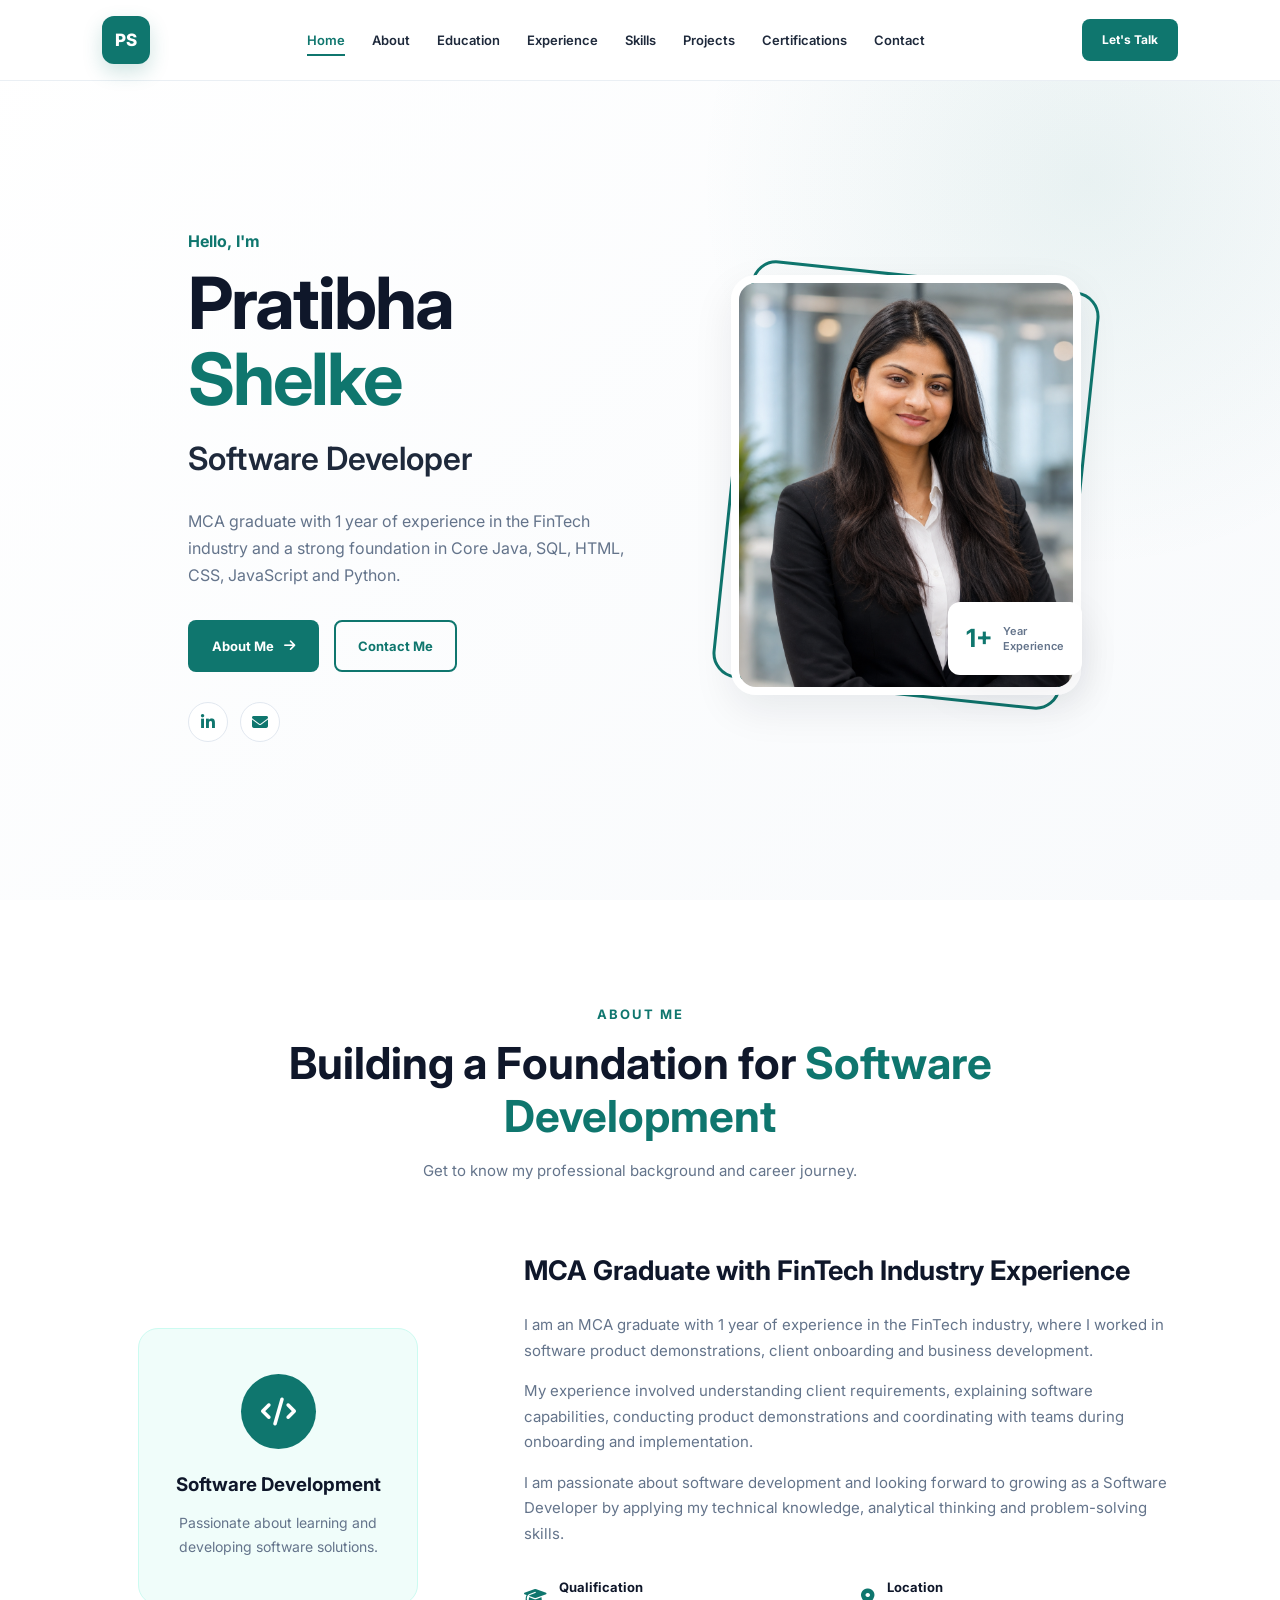
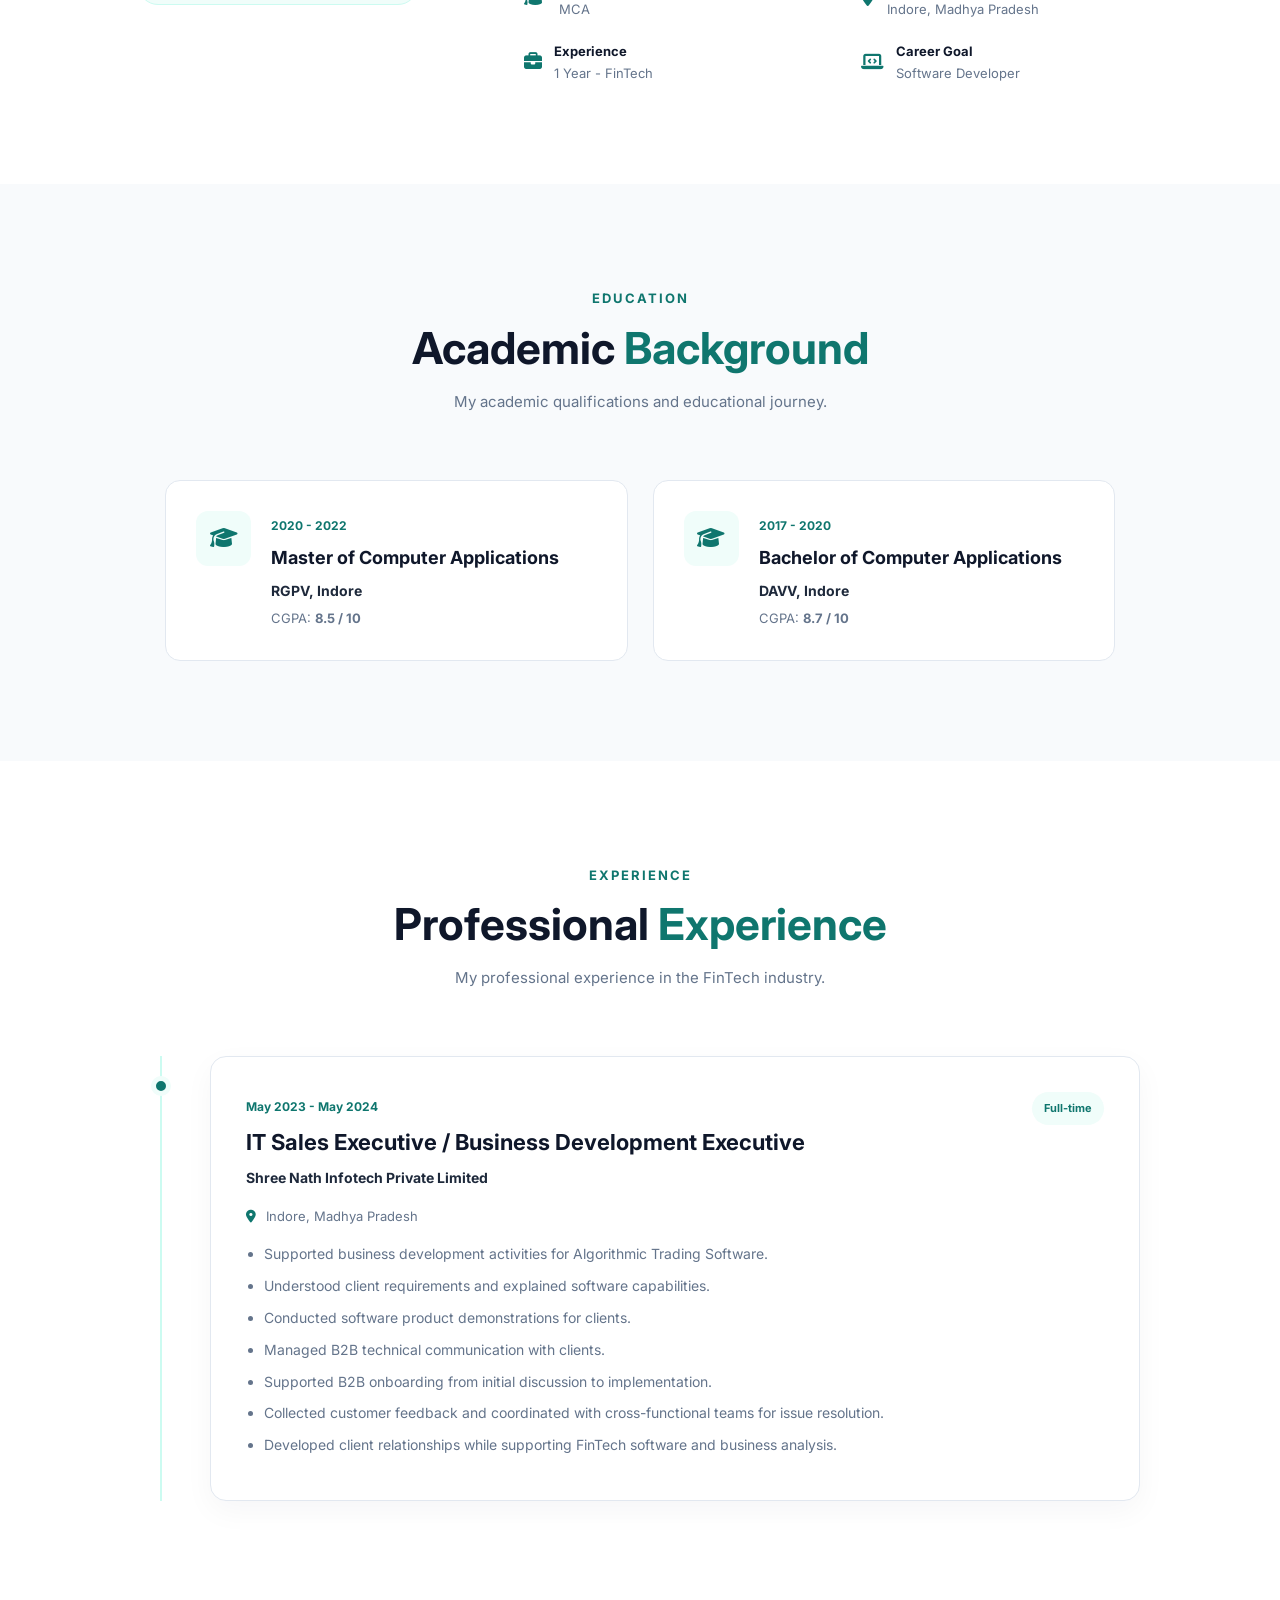
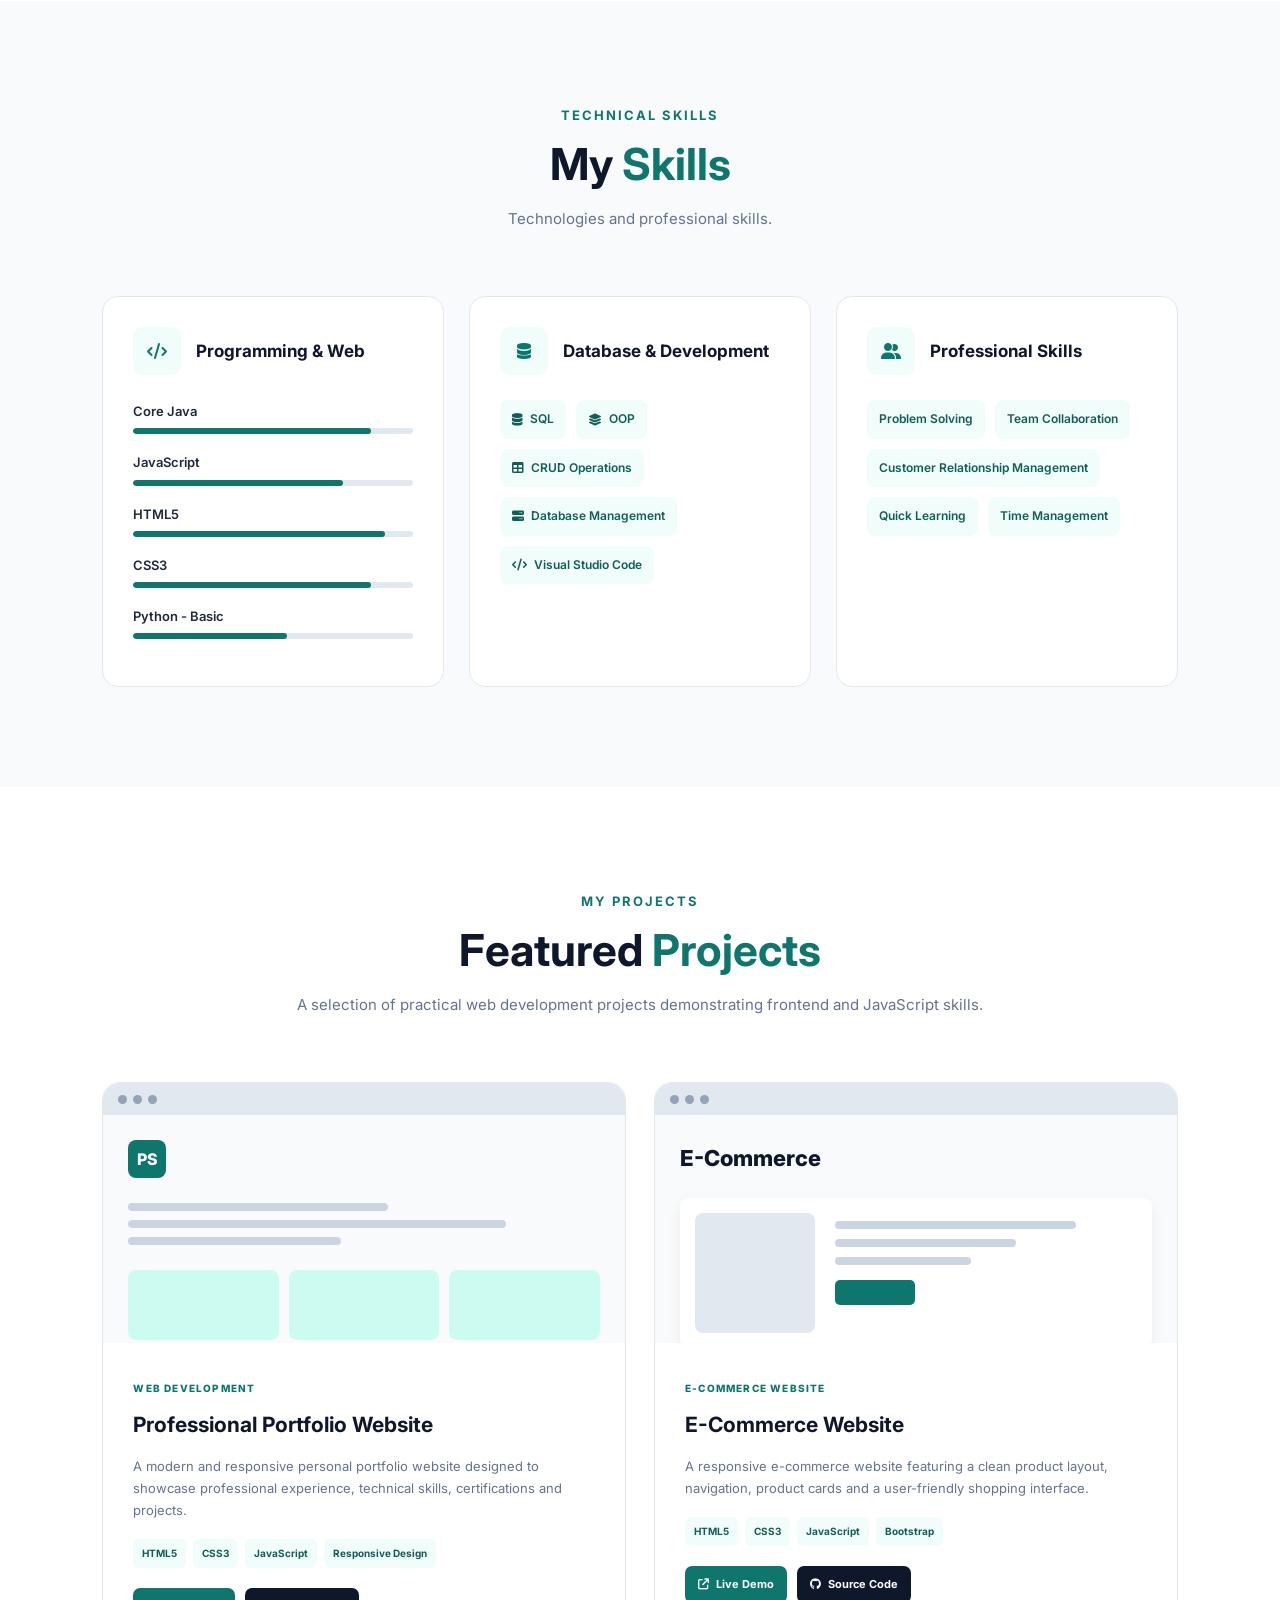
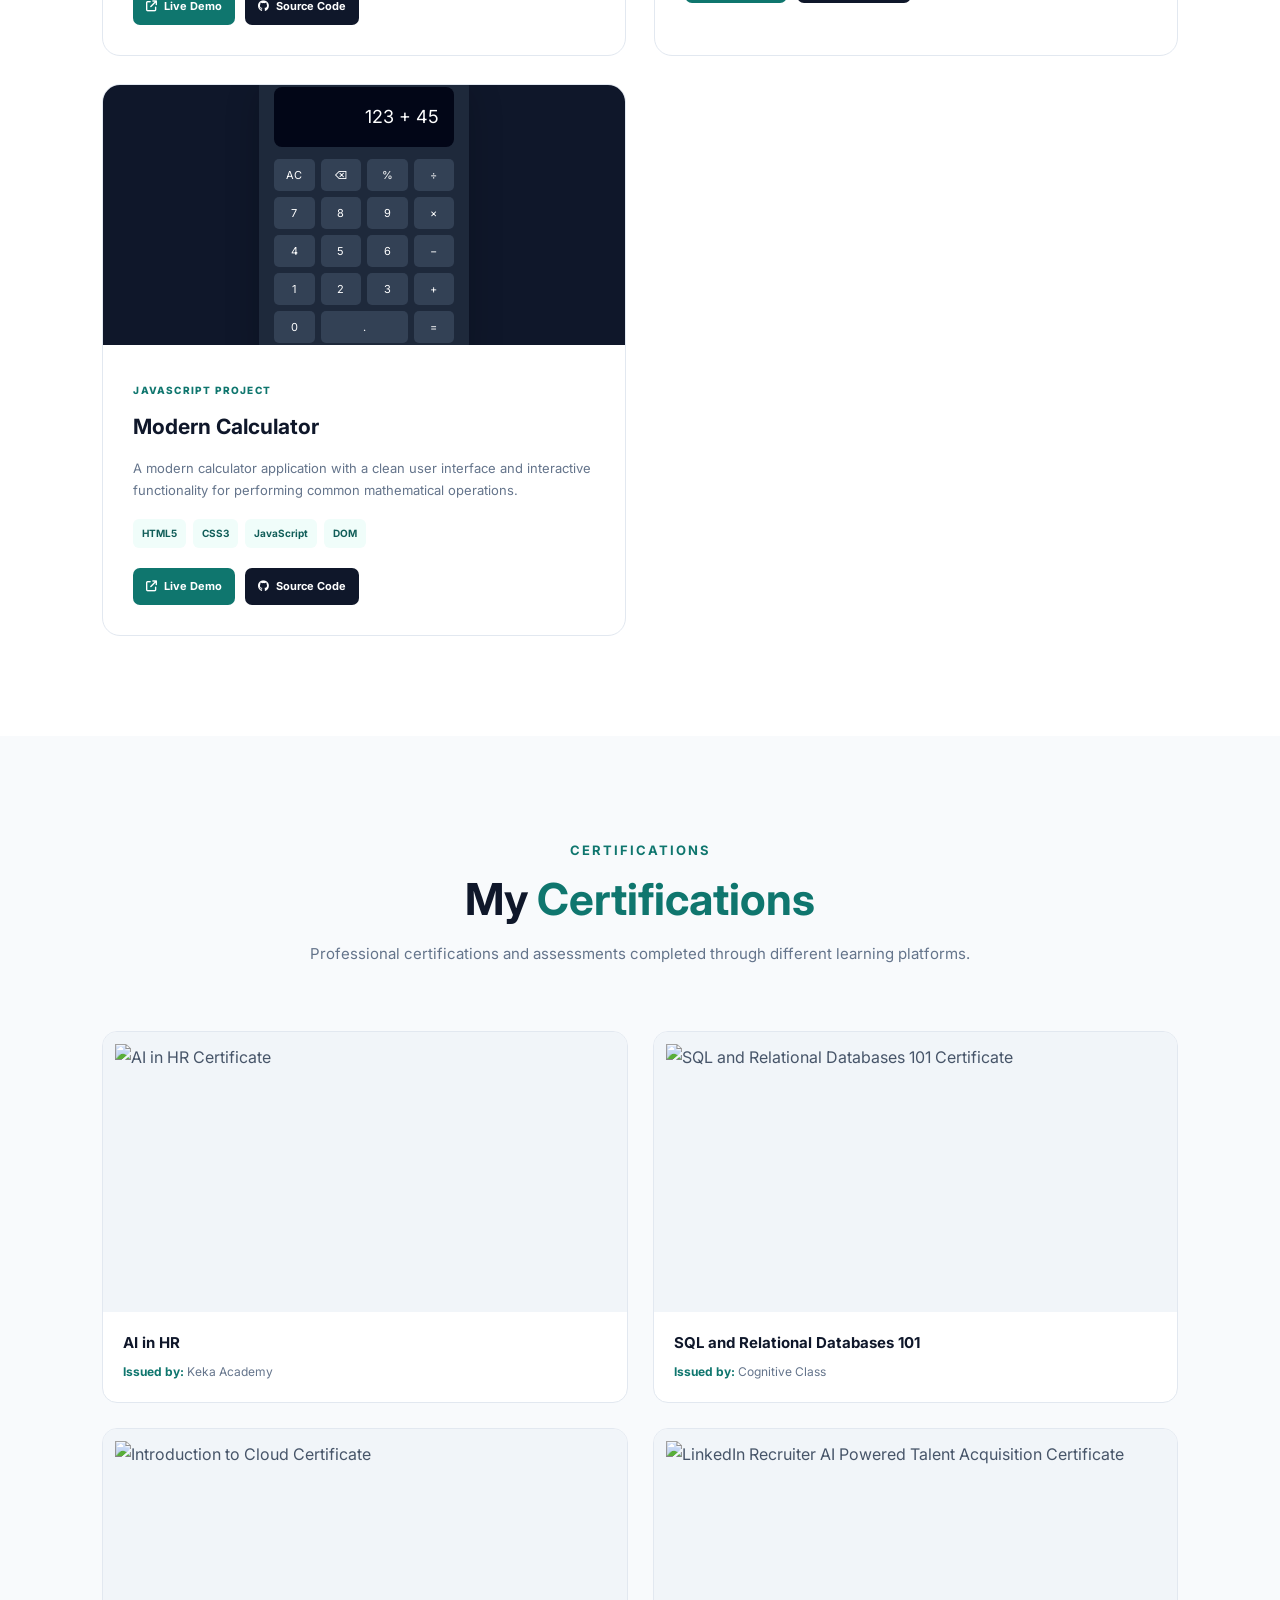
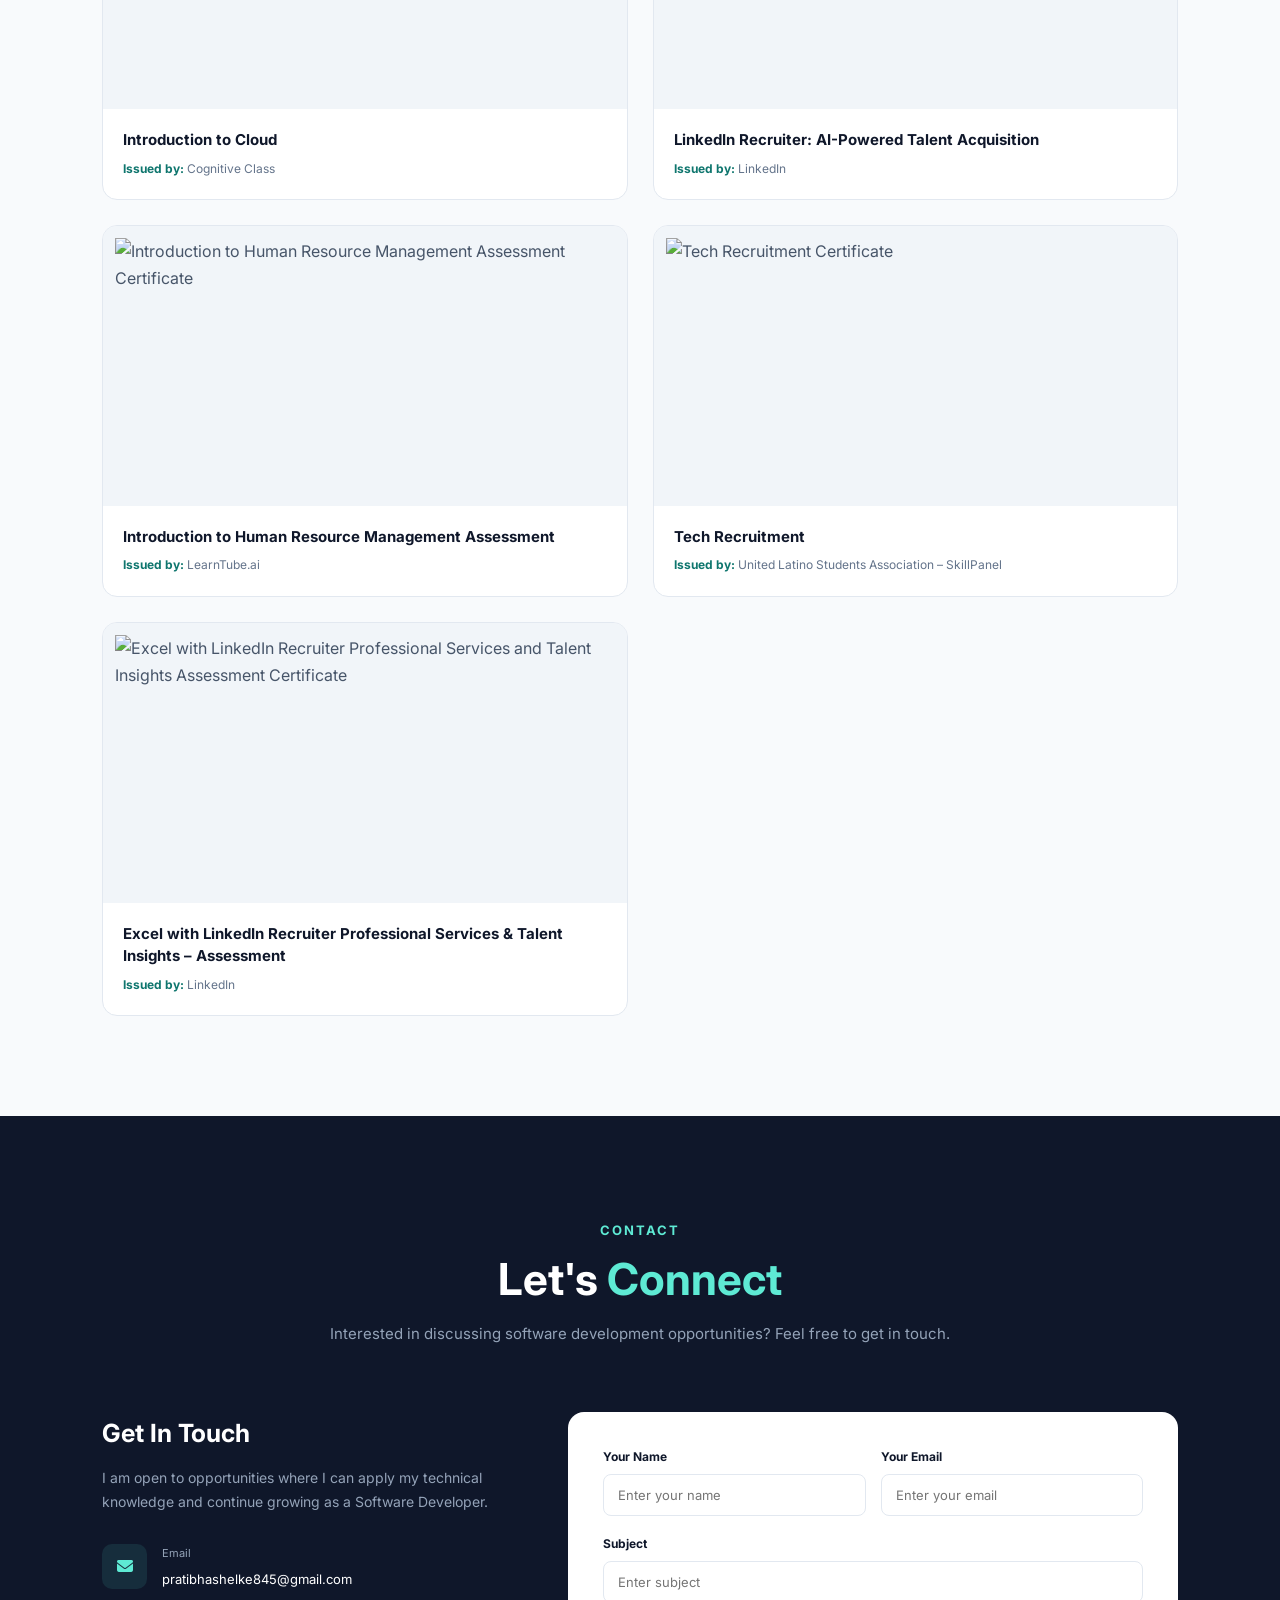
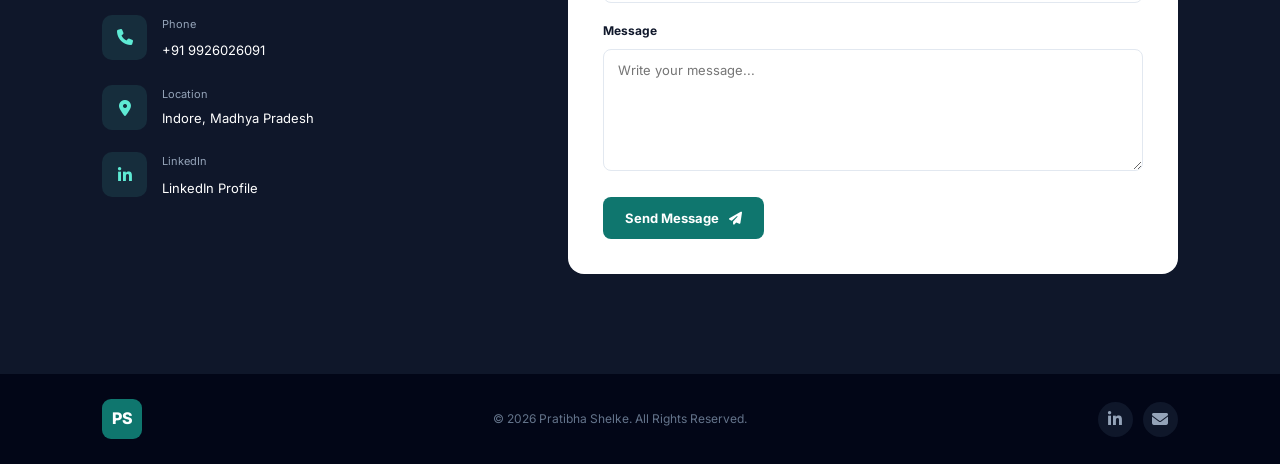
==== commit bc607517: "Update index.html" ====
--- a/Task-1-Portfolio/index.html
+++ b/Task-1-Portfolio/index.html
@@ -258,7 +258,7 @@
             <div class="image-border"></div>
 
 
-            <img src="images/profile.png"
+            <img src="profile.png"
                  alt="Pratibha Shelke">
 
 
@@ -2331,4 +2331,4 @@
 
 </body>
 
-</html>+</html>
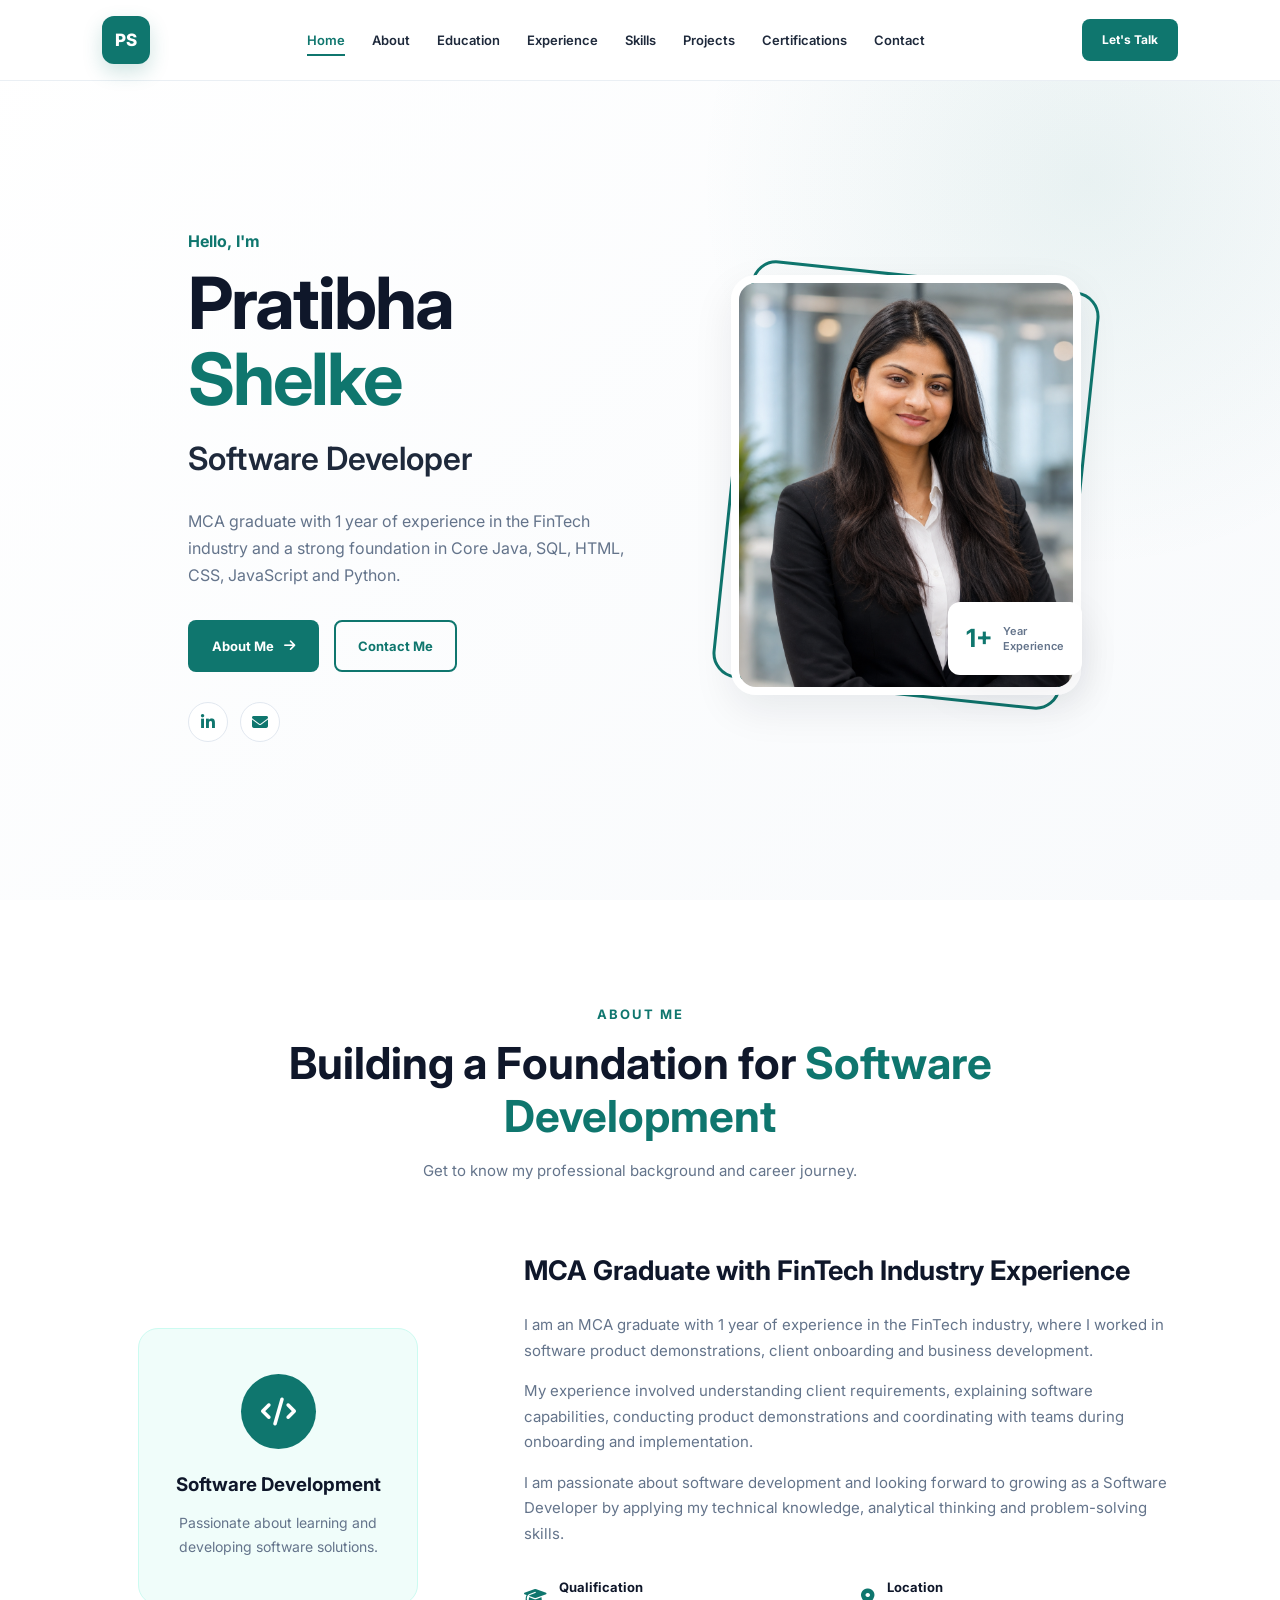
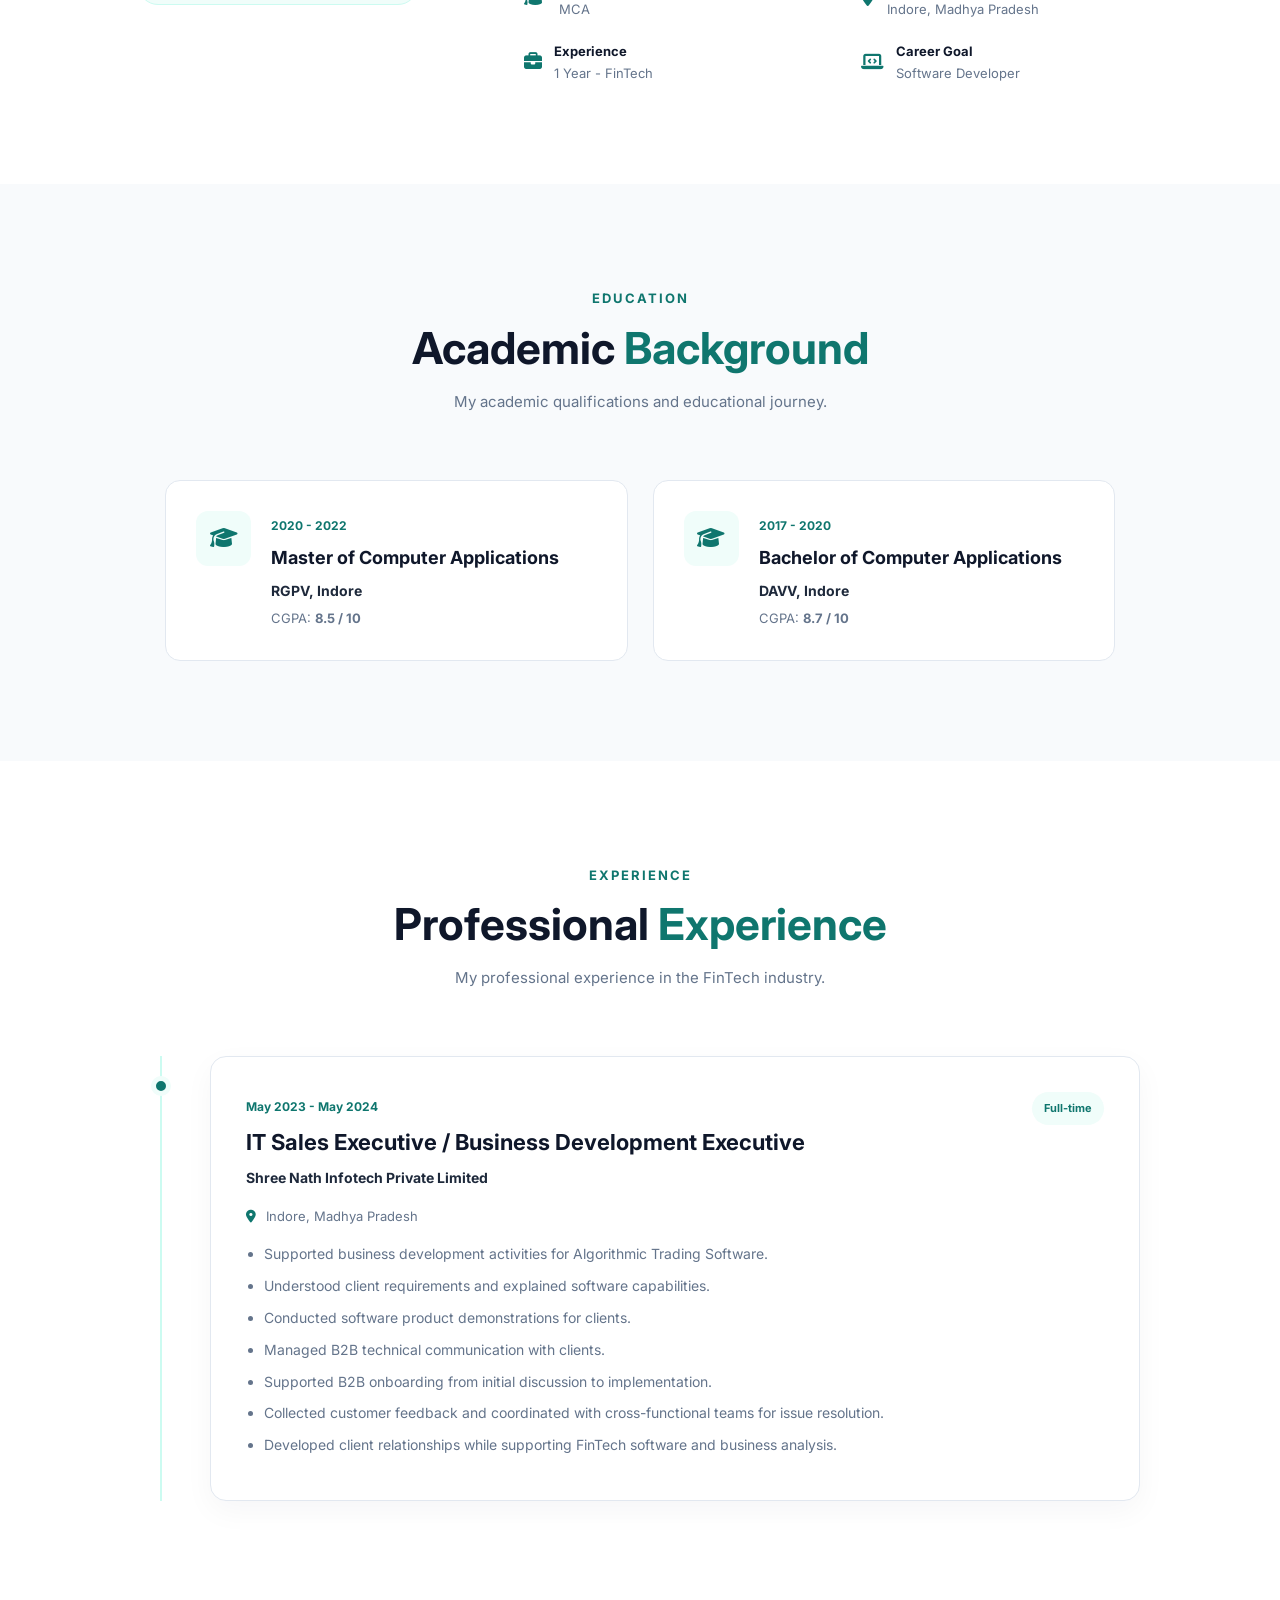
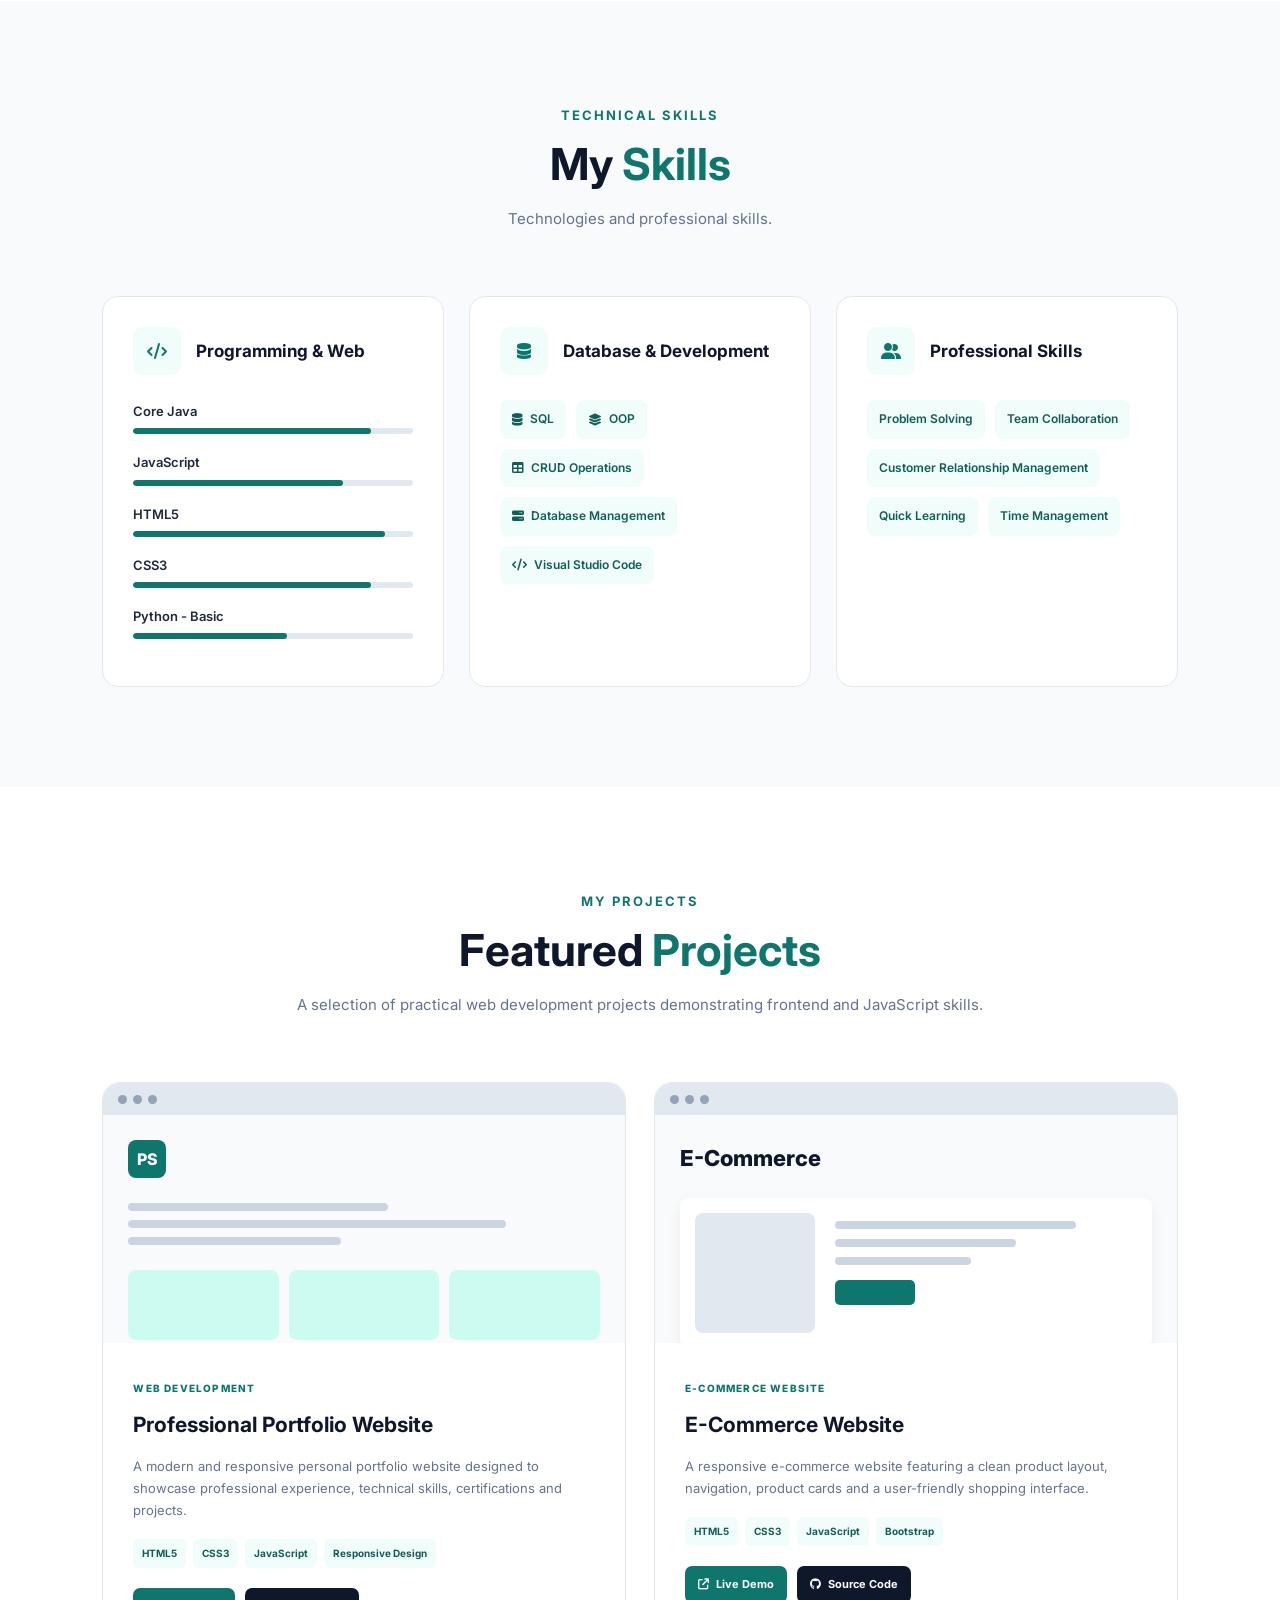
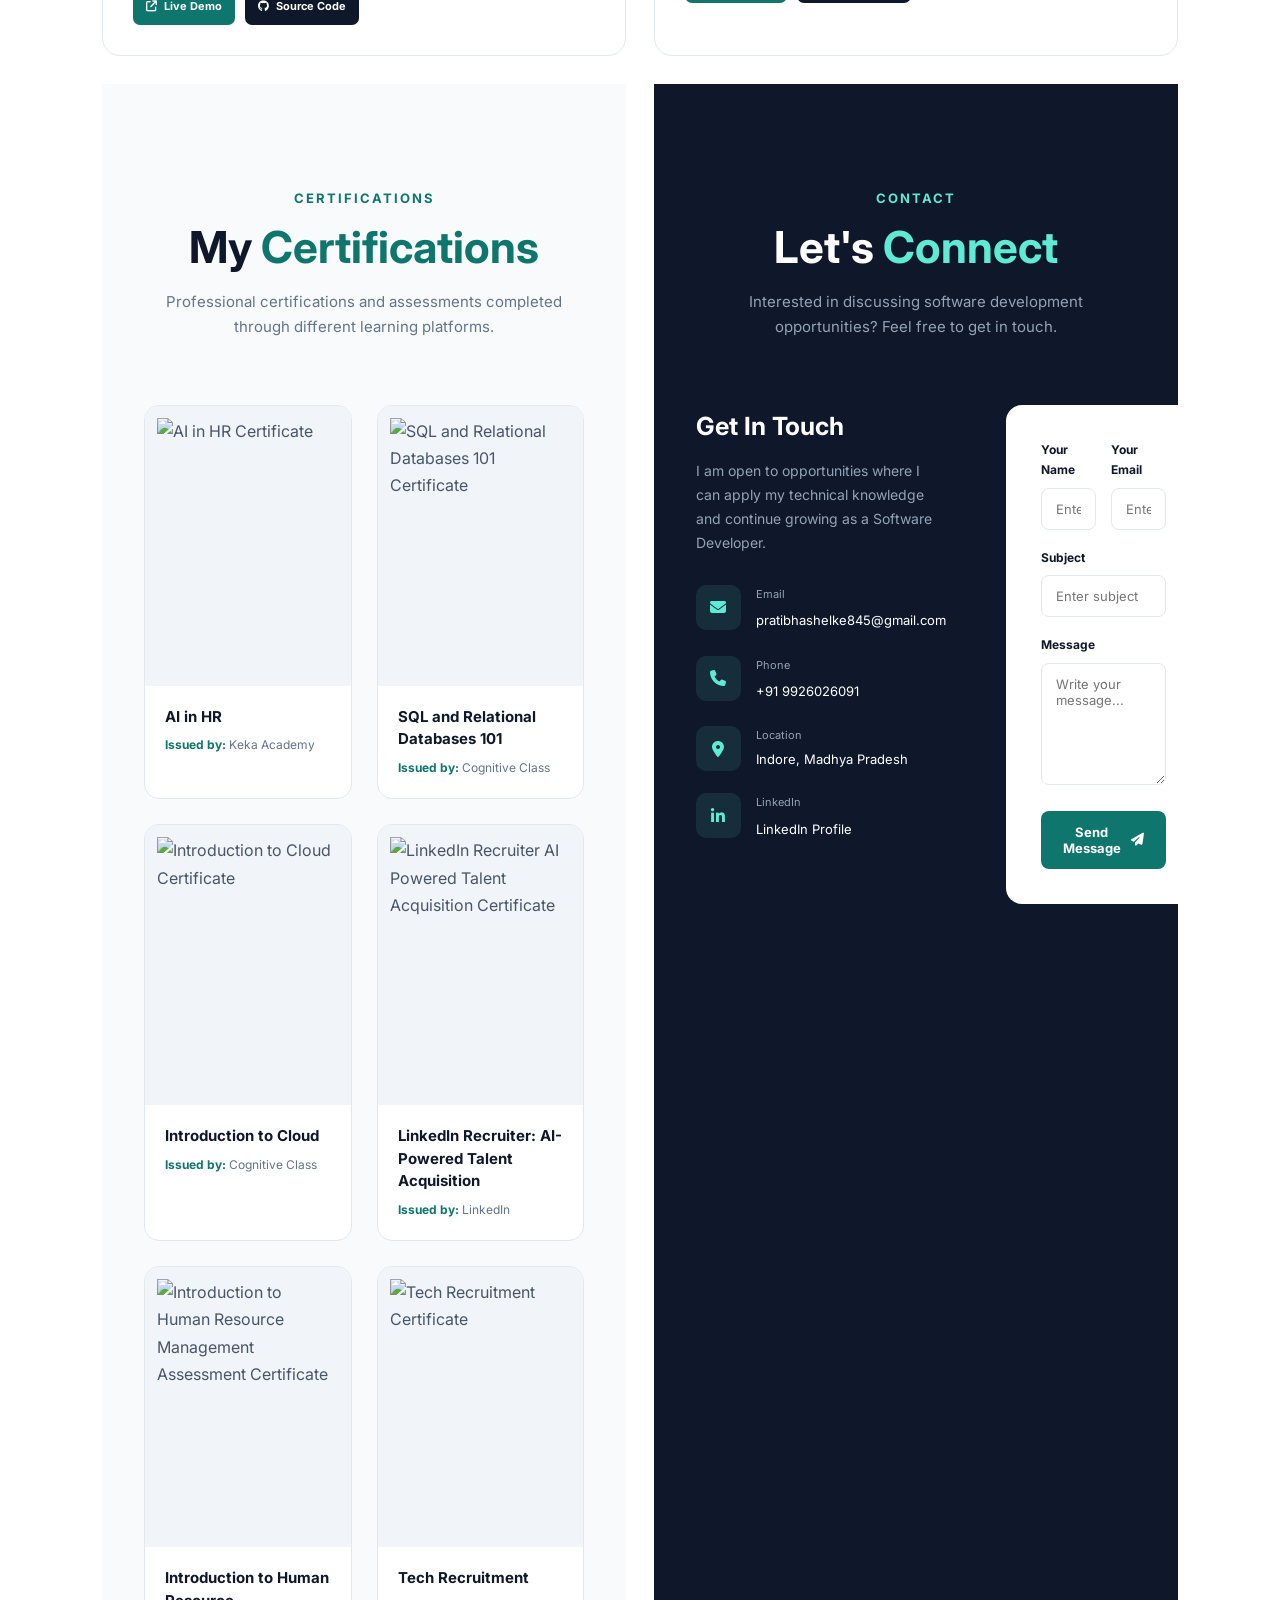
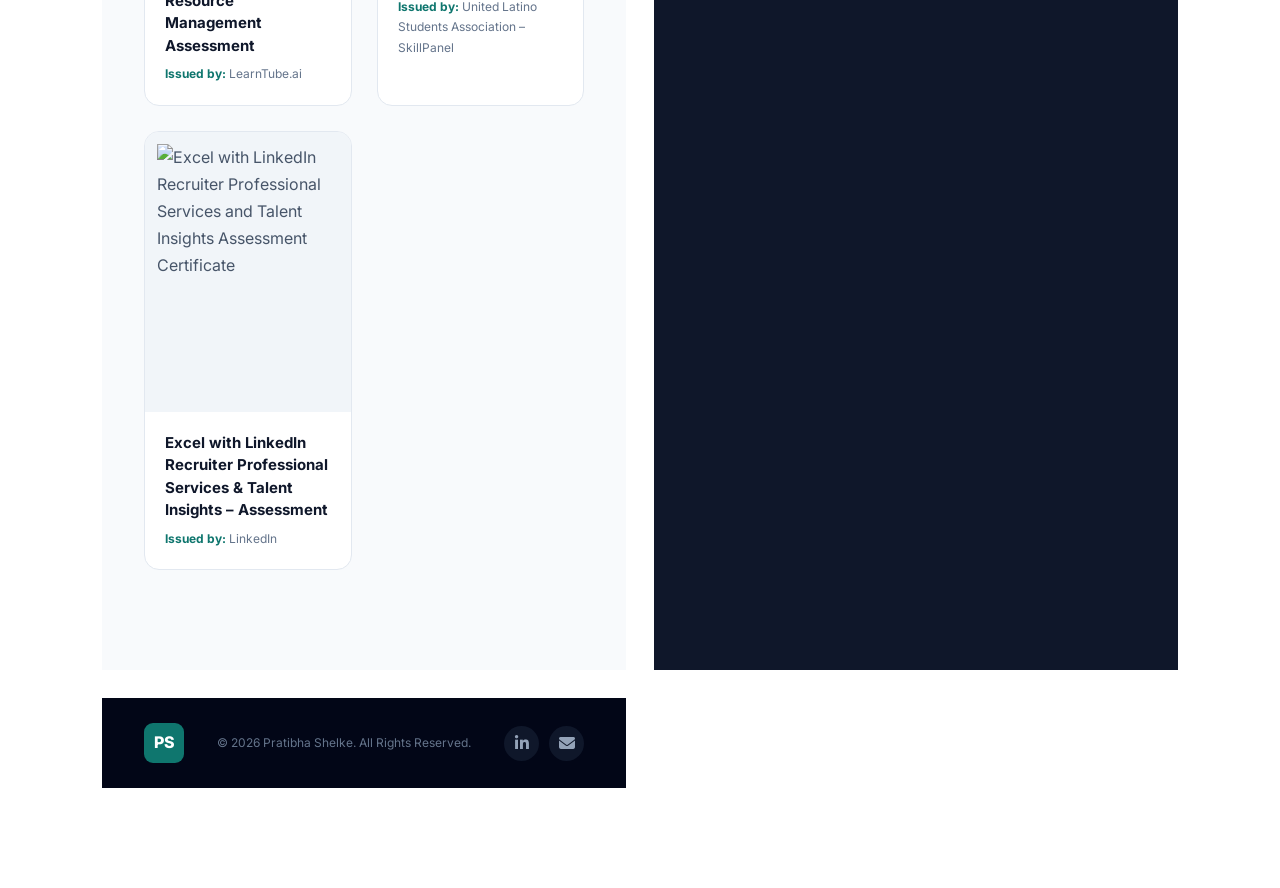
==== commit 9b723841: "Update print statement from 'Hello' to 'Goodbye'" ====
--- a/Task-1-Portfolio/index.html
+++ b/Task-1-Portfolio/index.html
@@ -1401,138 +1401,6 @@
 
 
 
-        <!-- ================= PROJECT 3 ================= -->
-
-        <div class="project-card-new reveal">
-
-
-            <div class="project-preview calculator-preview">
-
-
-                <div class="calculator-box">
-
-
-                    <div class="calculator-display">
-
-                        123 + 45
-
-                    </div>
-
-
-                    <div class="calculator-buttons">
-
-
-                        <span>AC</span>
-                        <span>⌫</span>
-                        <span>%</span>
-                        <span>÷</span>
-
-                        <span>7</span>
-                        <span>8</span>
-                        <span>9</span>
-                        <span>×</span>
-
-                        <span>4</span>
-                        <span>5</span>
-                        <span>6</span>
-                        <span>−</span>
-
-                        <span>1</span>
-                        <span>2</span>
-                        <span>3</span>
-                        <span>+</span>
-
-                        <span>0</span>
-                        <span>.</span>
-                        <span>=</span>
-
-
-                    </div>
-
-
-                </div>
-
-
-            </div>
-
-
-
-            <div class="project-content-new">
-
-
-                <span class="project-category">
-
-                    JAVASCRIPT PROJECT
-
-                </span>
-
-
-                <h3>
-
-                    Modern Calculator
-
-                </h3>
-
-
-                <p>
-
-                    A modern calculator application with a clean
-                    user interface and interactive functionality
-                    for performing common mathematical operations.
-
-                </p>
-
-
-                <div class="project-tech">
-
-                    <span>HTML5</span>
-
-                    <span>CSS3</span>
-
-                    <span>JavaScript</span>
-
-                    <span>DOM</span>
-
-                </div>
-
-
-                <div class="project-links">
-
-
-                    <a href="#"
-                       class="project-btn">
-
-                        <i class="fa-solid fa-arrow-up-right-from-square"></i>
-
-                        Live Demo
-
-                    </a>
-
-
-                    <a href="#"
-                       class="project-btn secondary">
-
-                        <i class="fa-brands fa-github"></i>
-
-                        Source Code
-
-                    </a>
-
-
-                </div>
-
-
-            </div>
-
-
-        </div>
-
-
-    </div>
-
-</section>
-
-
 
 <!-- =====================================================
      CERTIFICATIONS
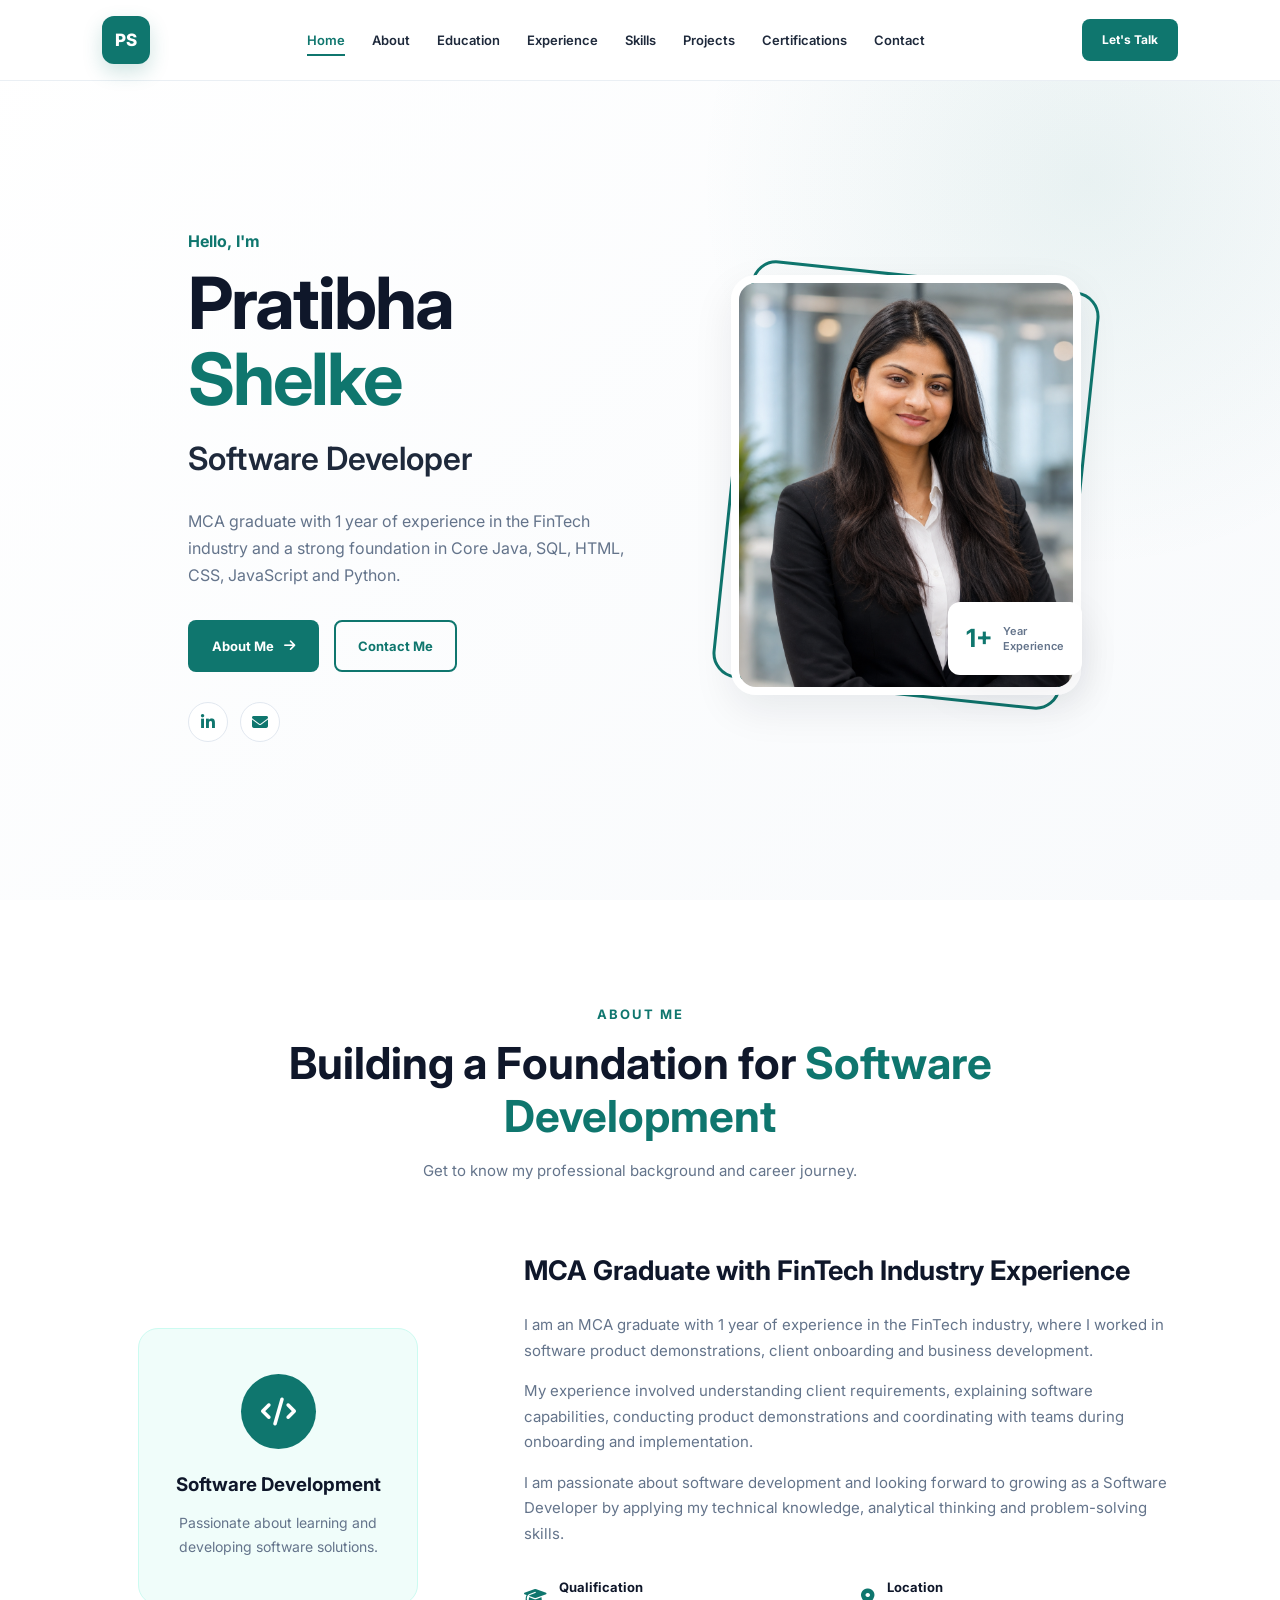
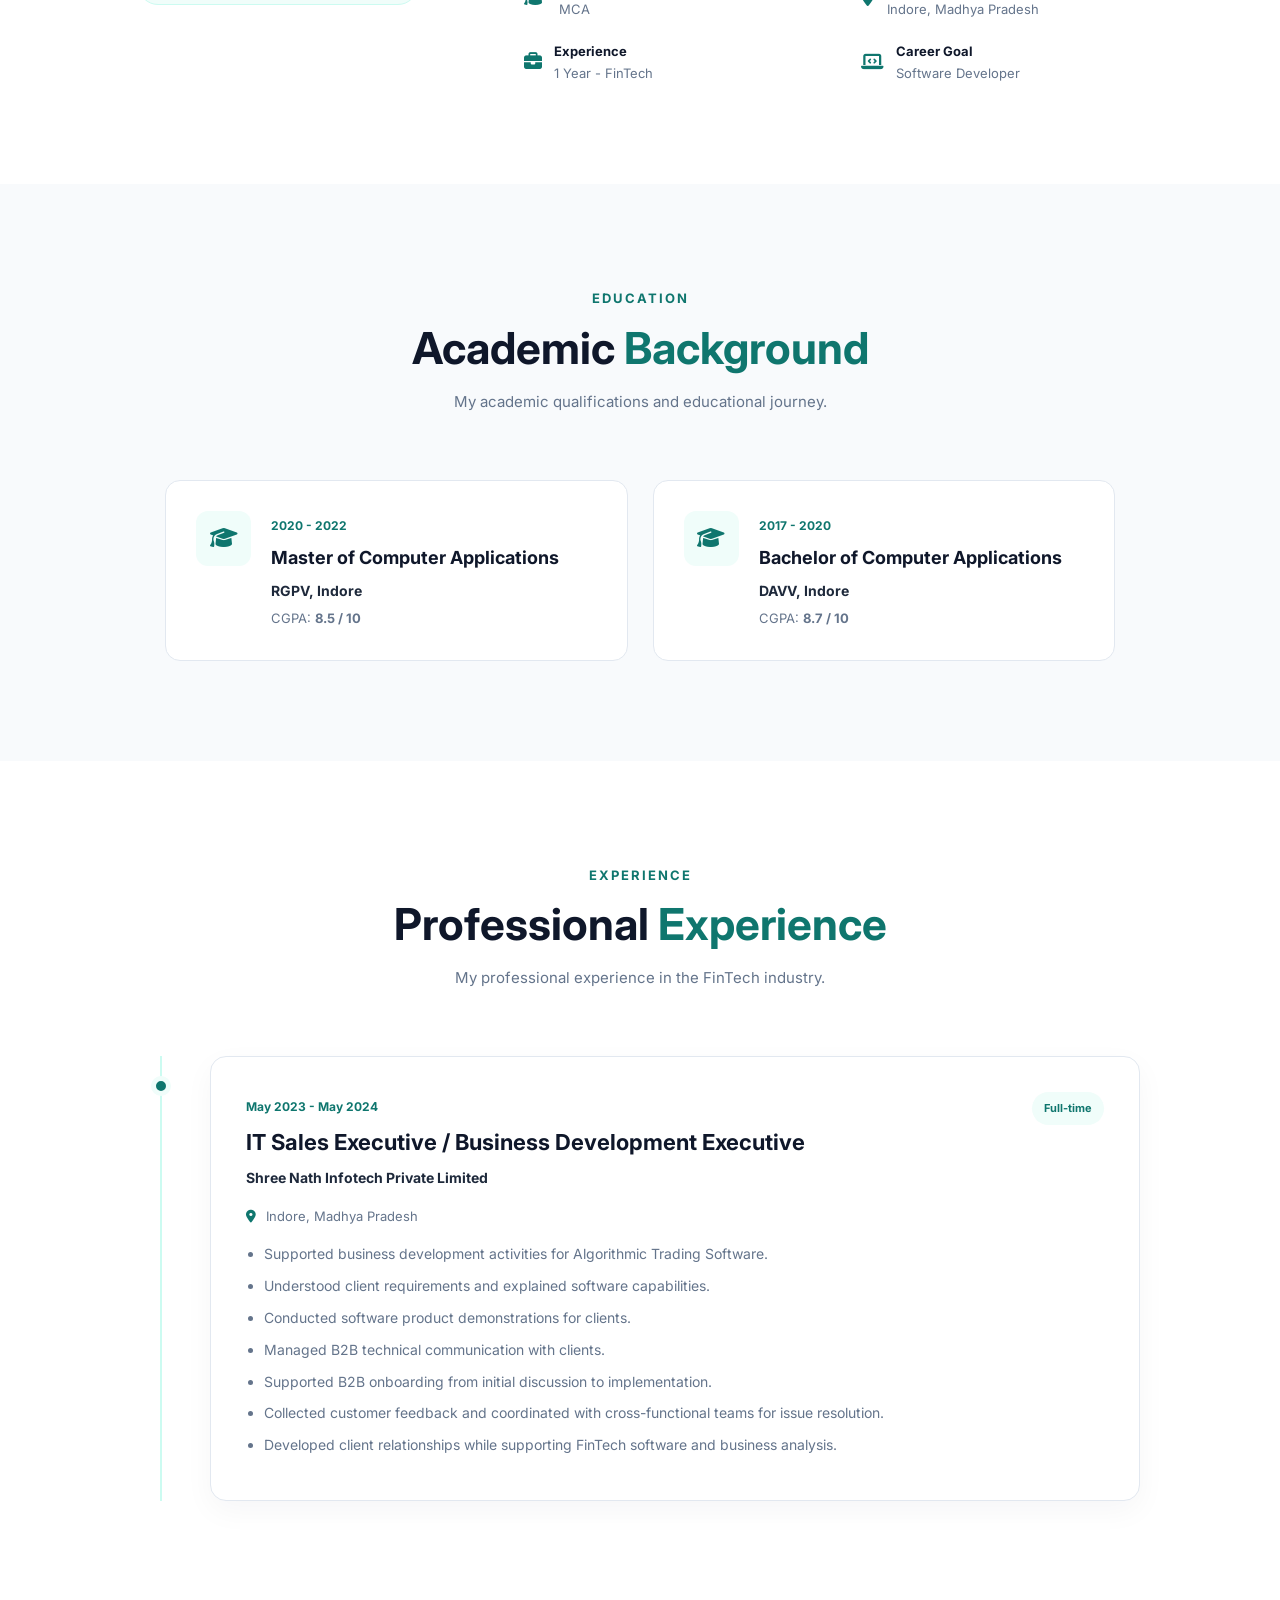
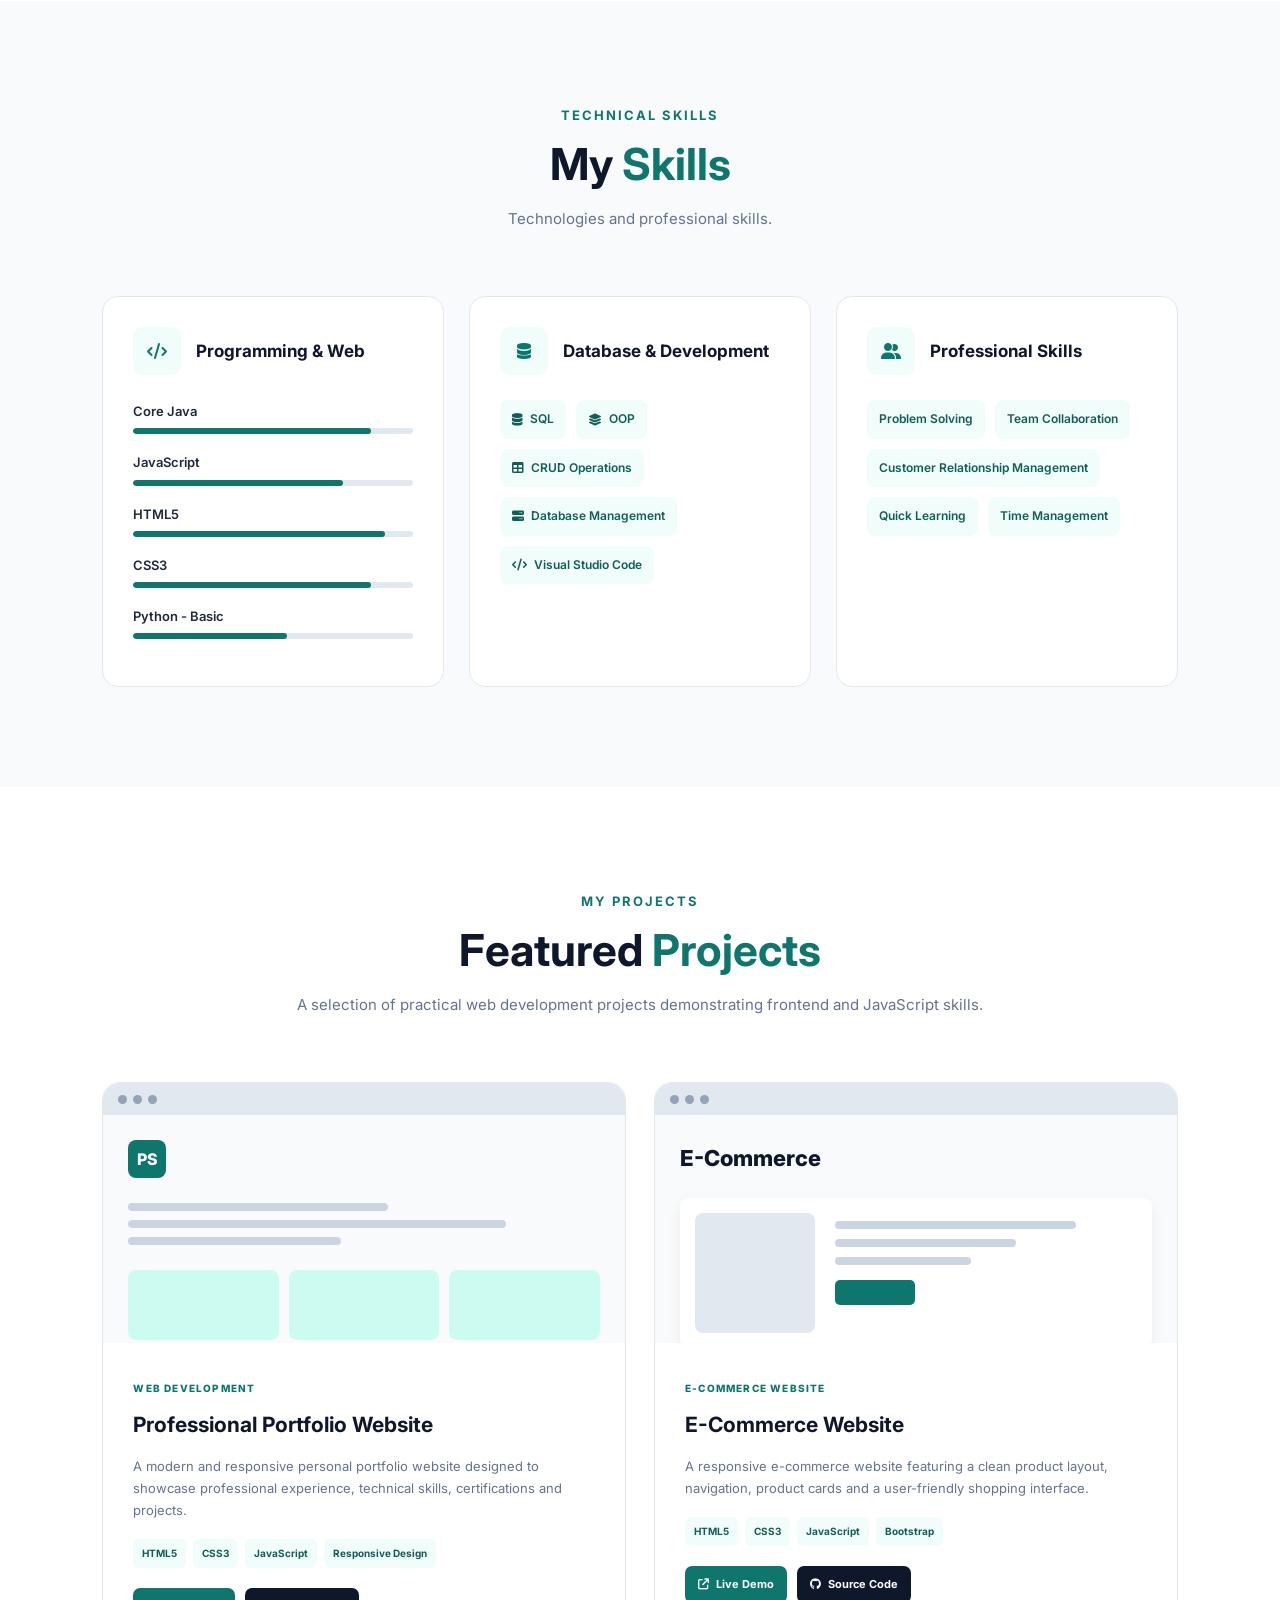
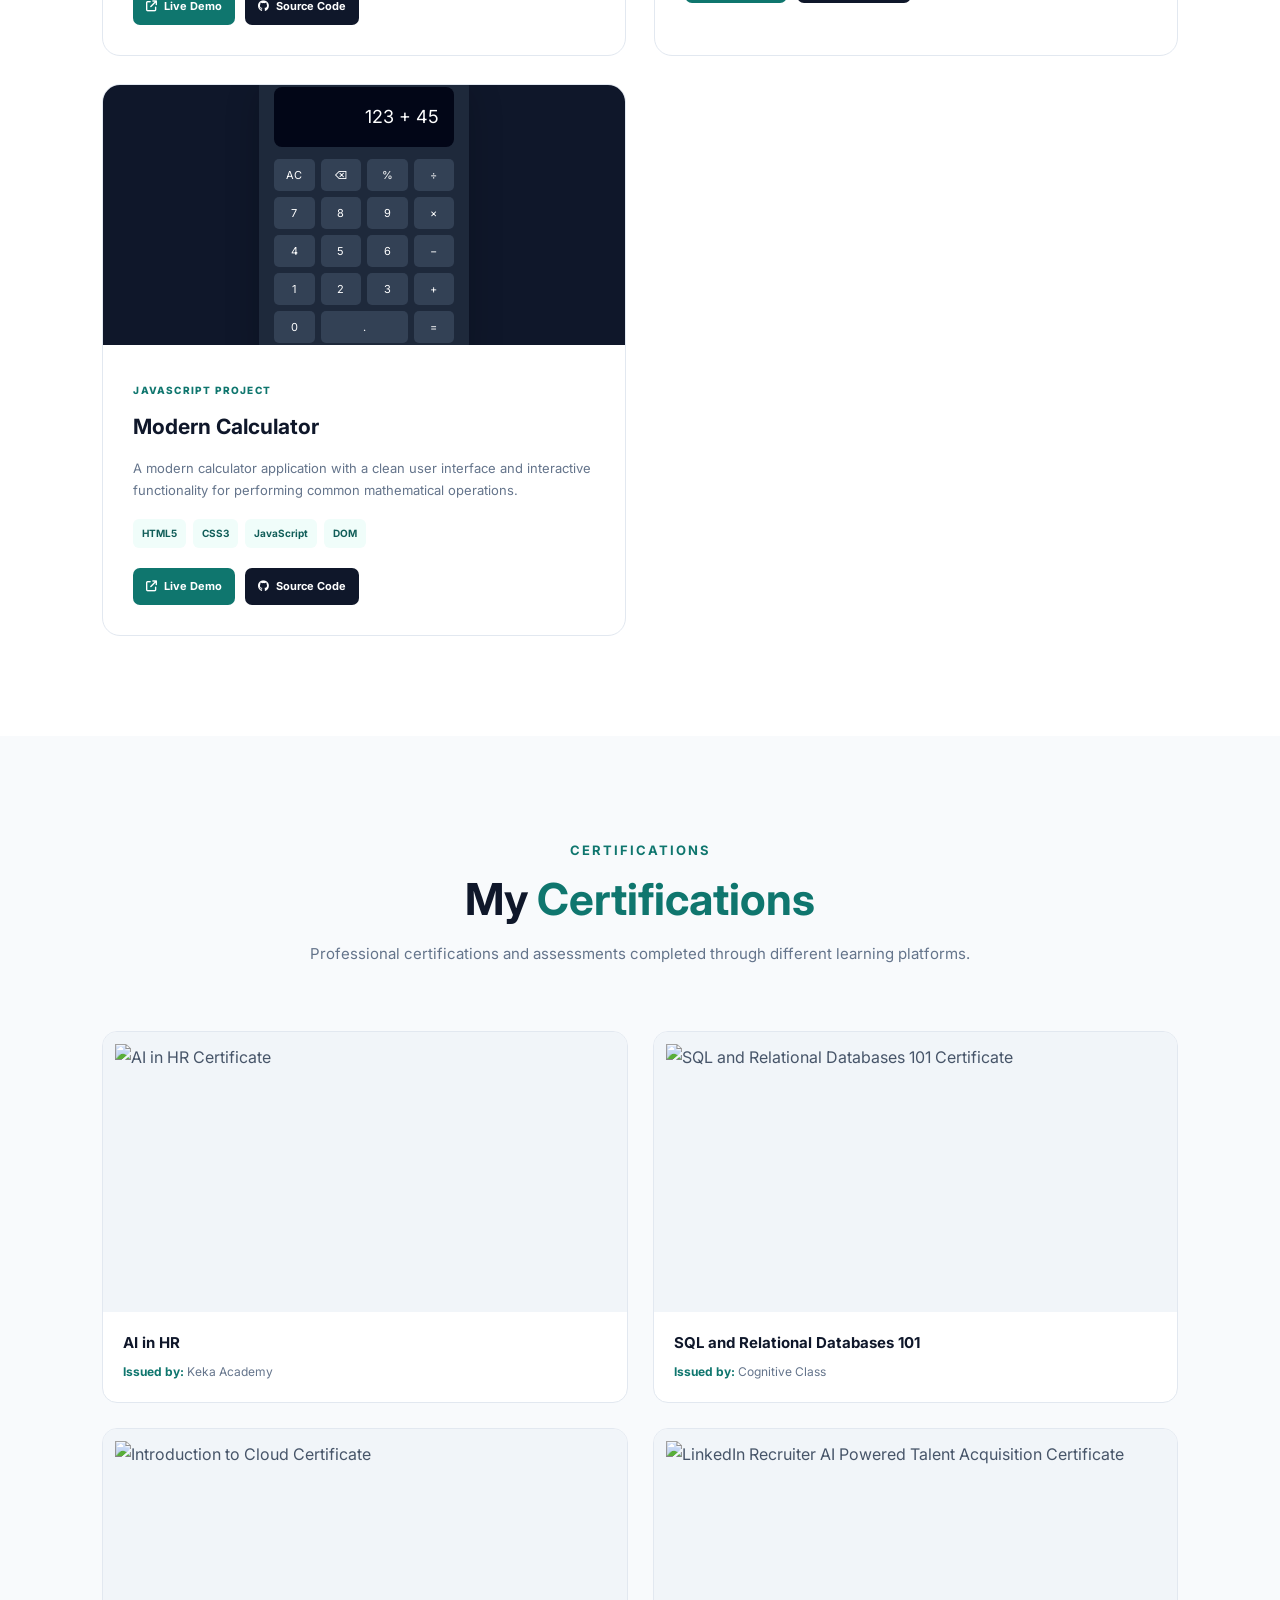
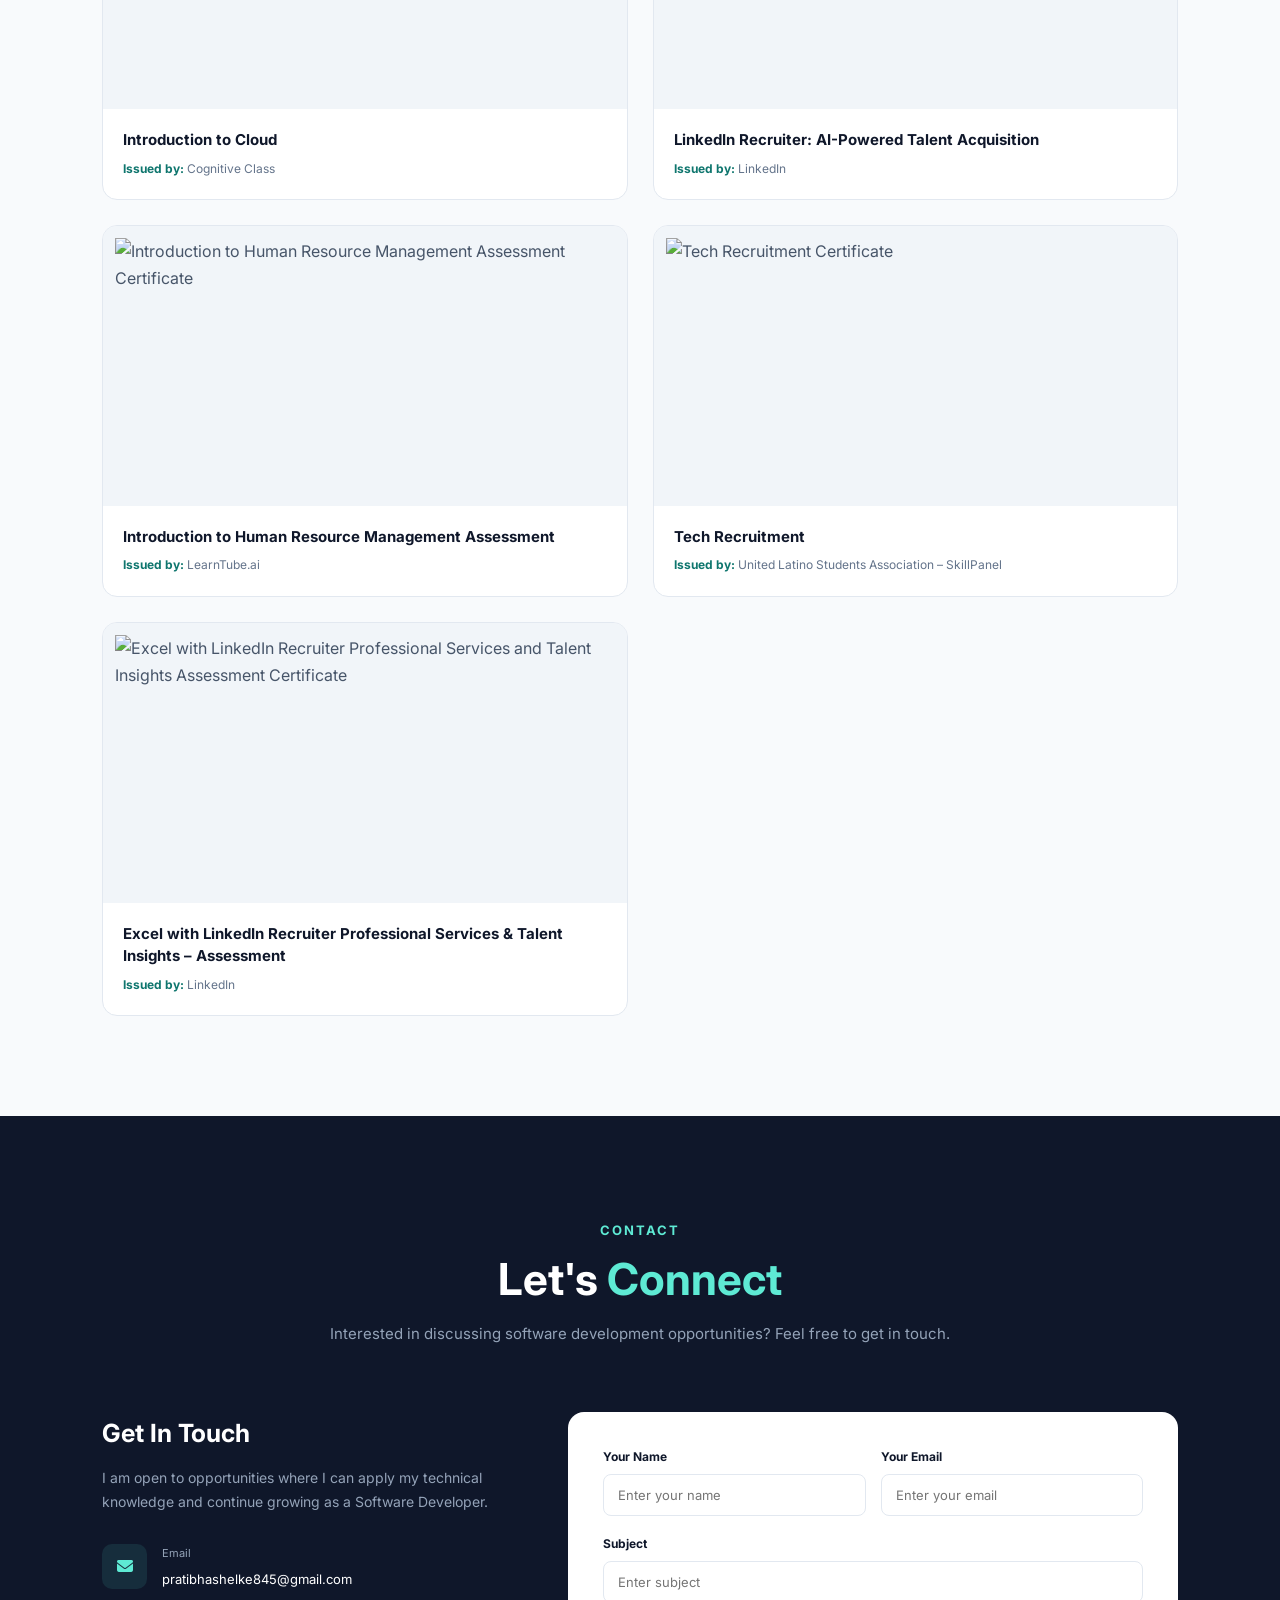
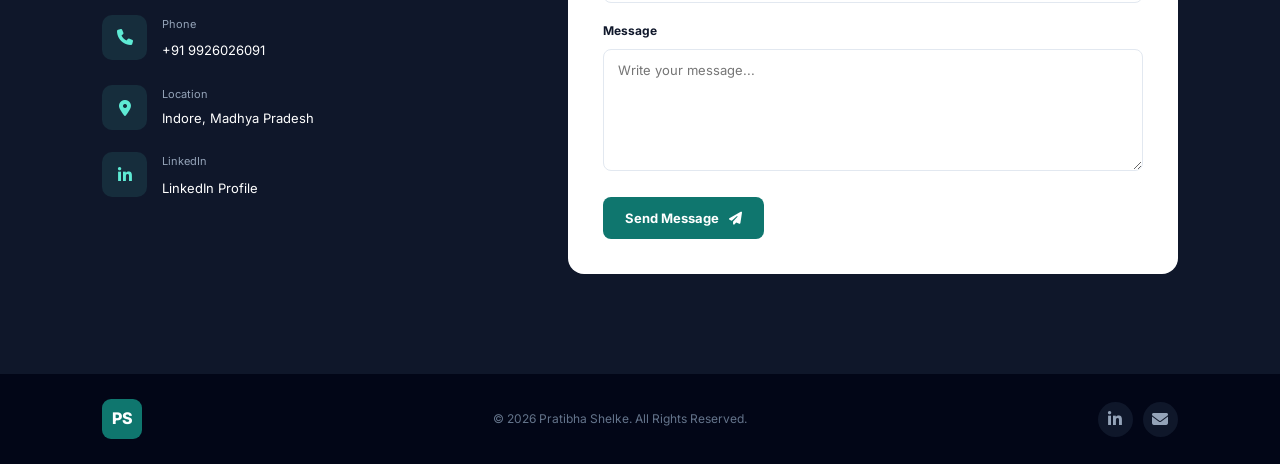
==== commit dc8e6ef1: "Update index.html" ====
--- a/Task-1-Portfolio/index.html
+++ b/Task-1-Portfolio/index.html
@@ -1400,6 +1400,138 @@
         </div>
 
 
+        <!-- ================= PROJECT 3 ================= -->
+
+        <div class="project-card-new reveal">
+
+
+            <div class="project-preview calculator-preview">
+
+
+                <div class="calculator-box">
+
+
+                    <div class="calculator-display">
+
+                        123 + 45
+
+                    </div>
+
+
+                    <div class="calculator-buttons">
+
+
+                        <span>AC</span>
+                        <span>⌫</span>
+                        <span>%</span>
+                        <span>÷</span>
+
+                        <span>7</span>
+                        <span>8</span>
+                        <span>9</span>
+                        <span>×</span>
+
+                        <span>4</span>
+                        <span>5</span>
+                        <span>6</span>
+                        <span>−</span>
+
+                        <span>1</span>
+                        <span>2</span>
+                        <span>3</span>
+                        <span>+</span>
+
+                        <span>0</span>
+                        <span>.</span>
+                        <span>=</span>
+
+
+                    </div>
+
+
+                </div>
+
+
+            </div>
+
+
+
+            <div class="project-content-new">
+
+
+                <span class="project-category">
+
+                    JAVASCRIPT PROJECT
+
+                </span>
+
+
+                <h3>
+
+                    Modern Calculator
+
+                </h3>
+
+
+                <p>
+
+                    A modern calculator application with a clean
+                    user interface and interactive functionality
+                    for performing common mathematical operations.
+
+                </p>
+
+
+                <div class="project-tech">
+
+                    <span>HTML5</span>
+
+                    <span>CSS3</span>
+
+                    <span>JavaScript</span>
+
+                    <span>DOM</span>
+
+                </div>
+
+
+                <div class="project-links">
+
+
+                    <a href="#"
+                       class="project-btn">
+
+                        <i class="fa-solid fa-arrow-up-right-from-square"></i>
+
+                        Live Demo
+
+                    </a>
+
+
+                    <a href="#"
+                       class="project-btn secondary">
+
+                        <i class="fa-brands fa-github"></i>
+
+                        Source Code
+
+                    </a>
+
+
+                </div>
+
+
+            </div>
+
+
+        </div>
+
+
+    </div>
+
+</section>
+
+
 
 
 <!-- =====================================================
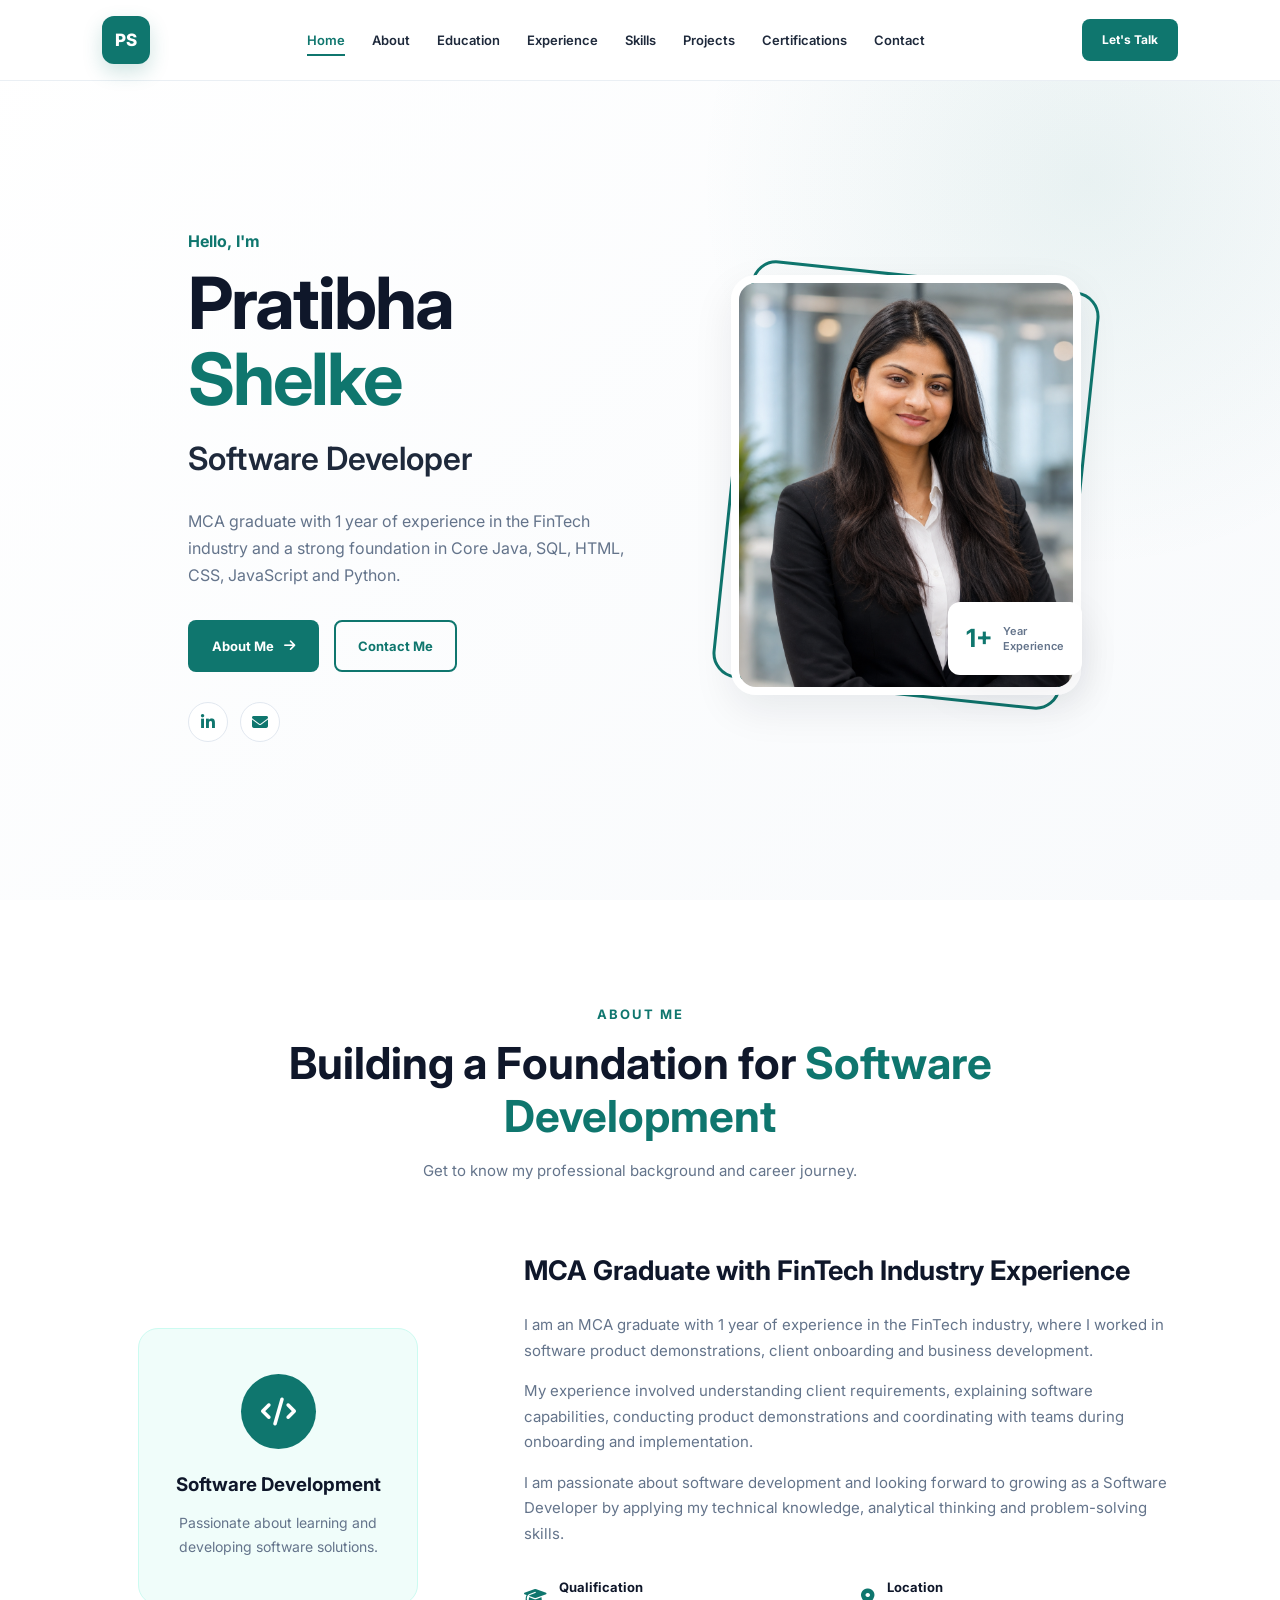
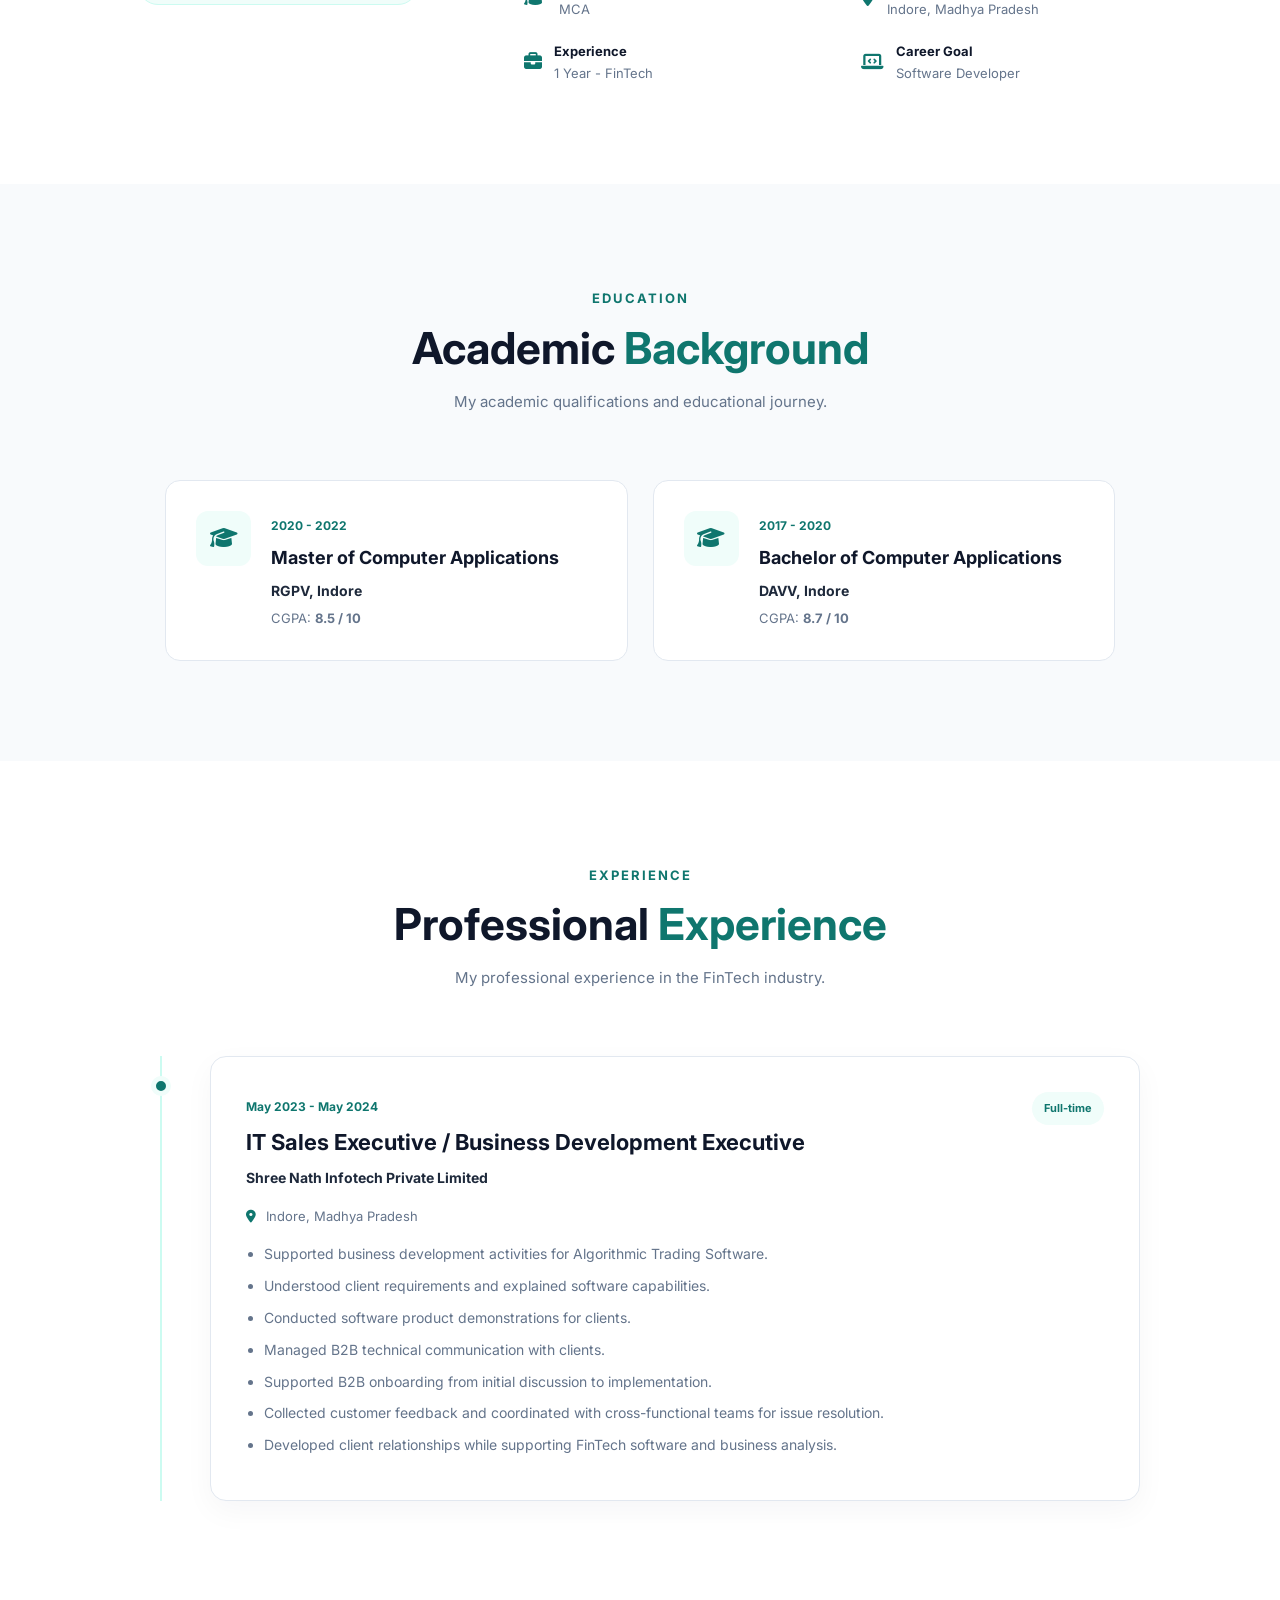
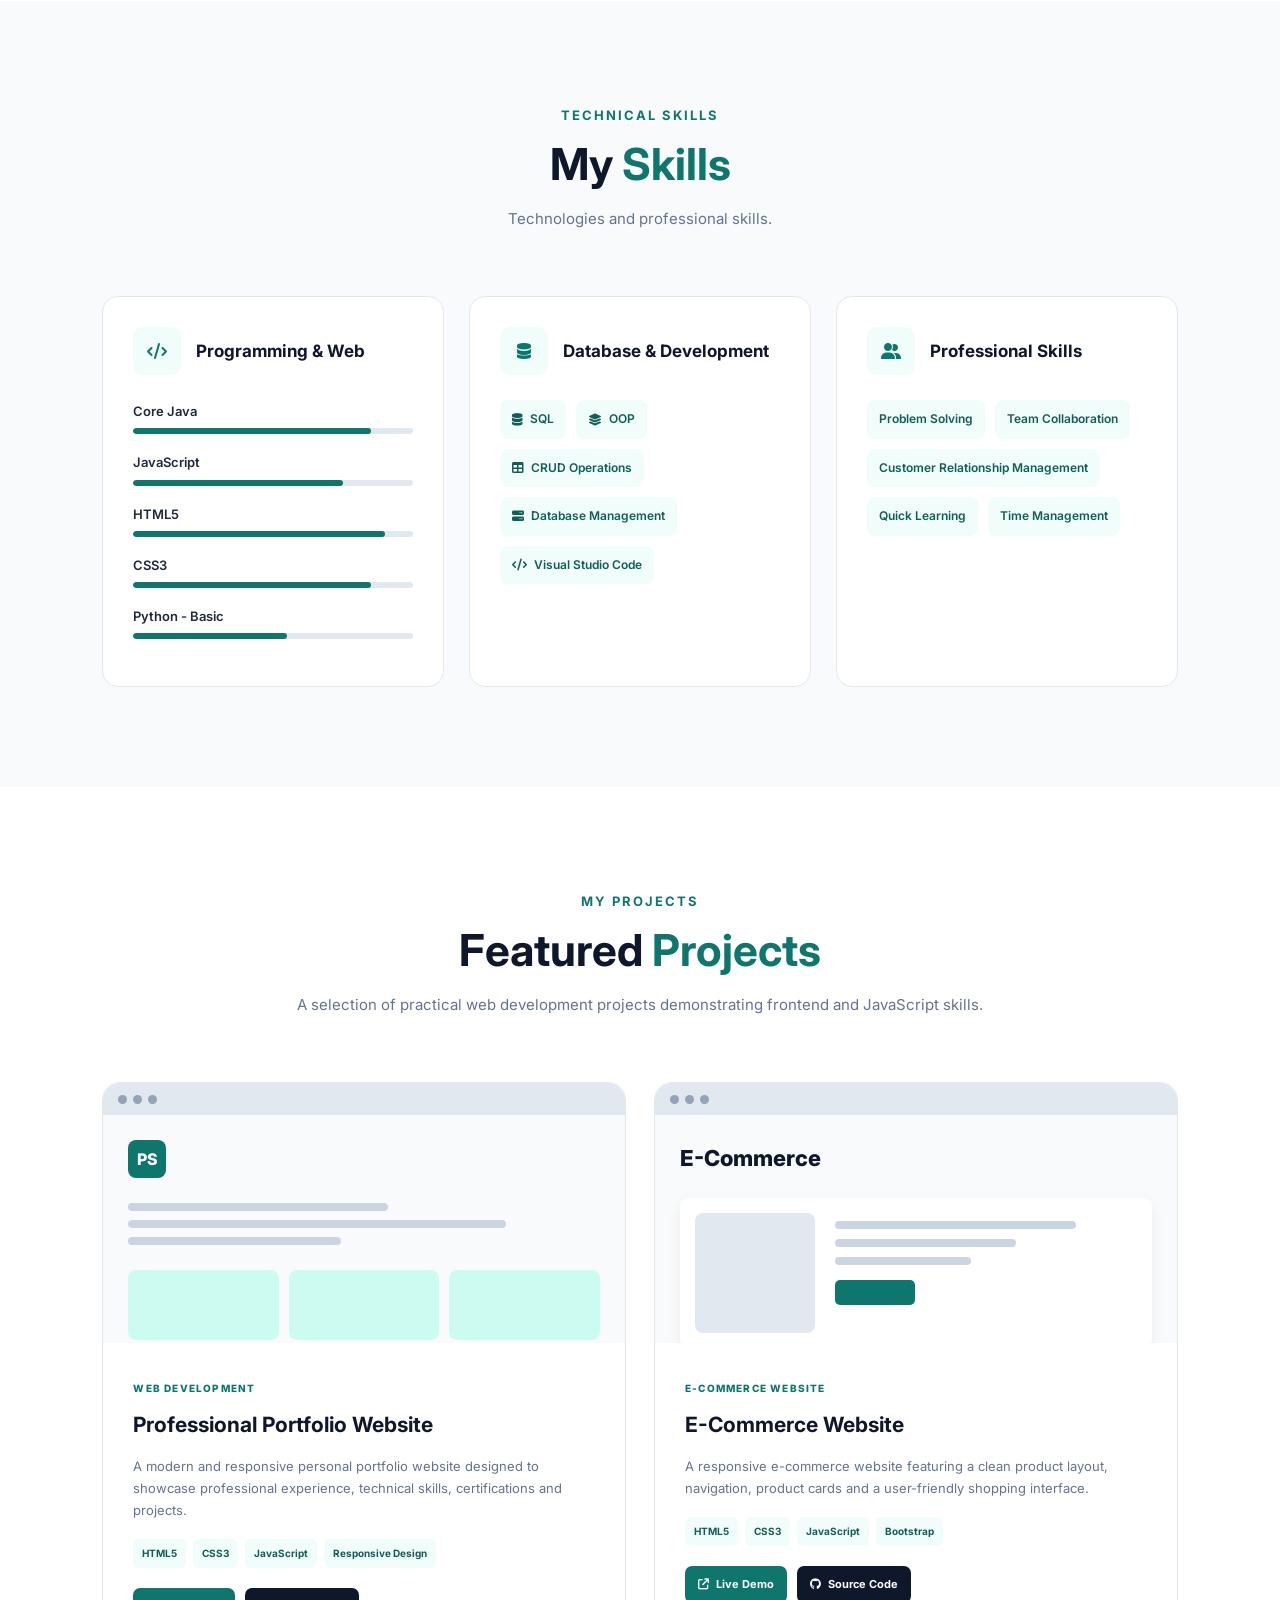
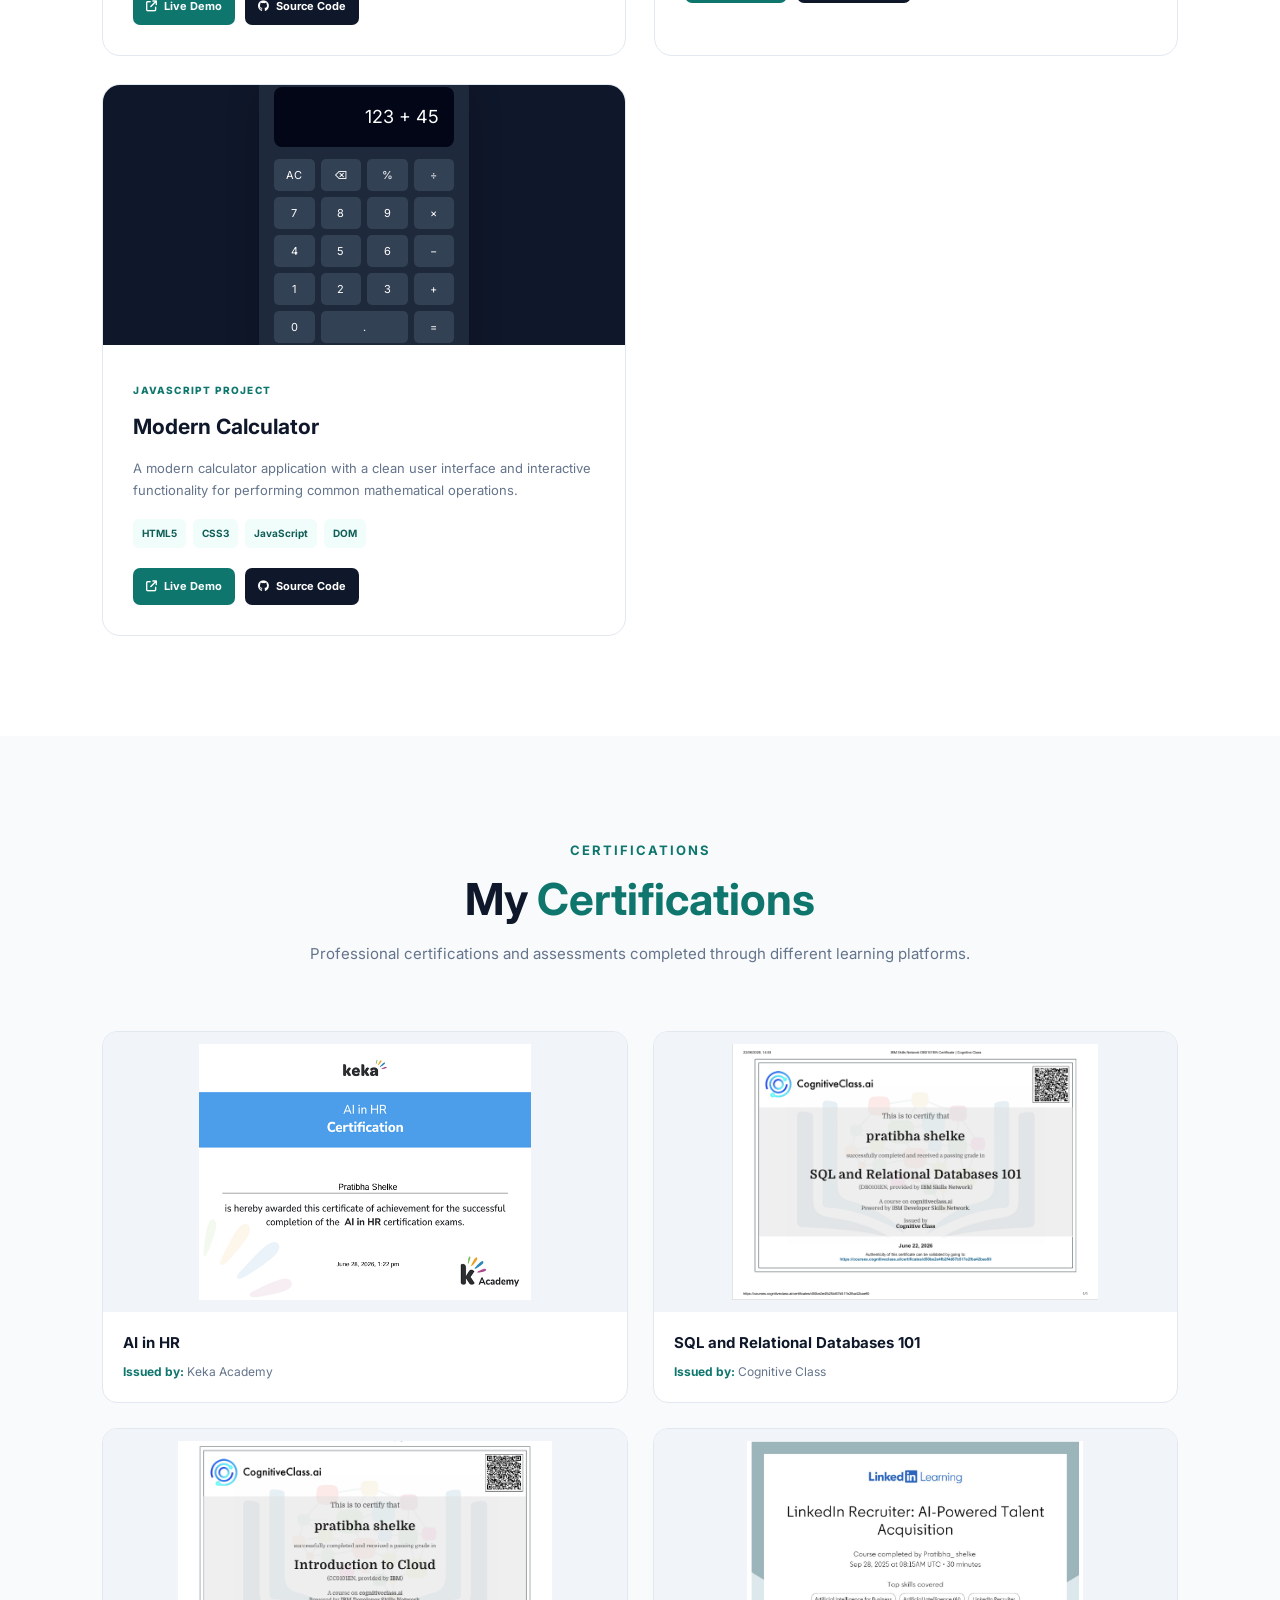
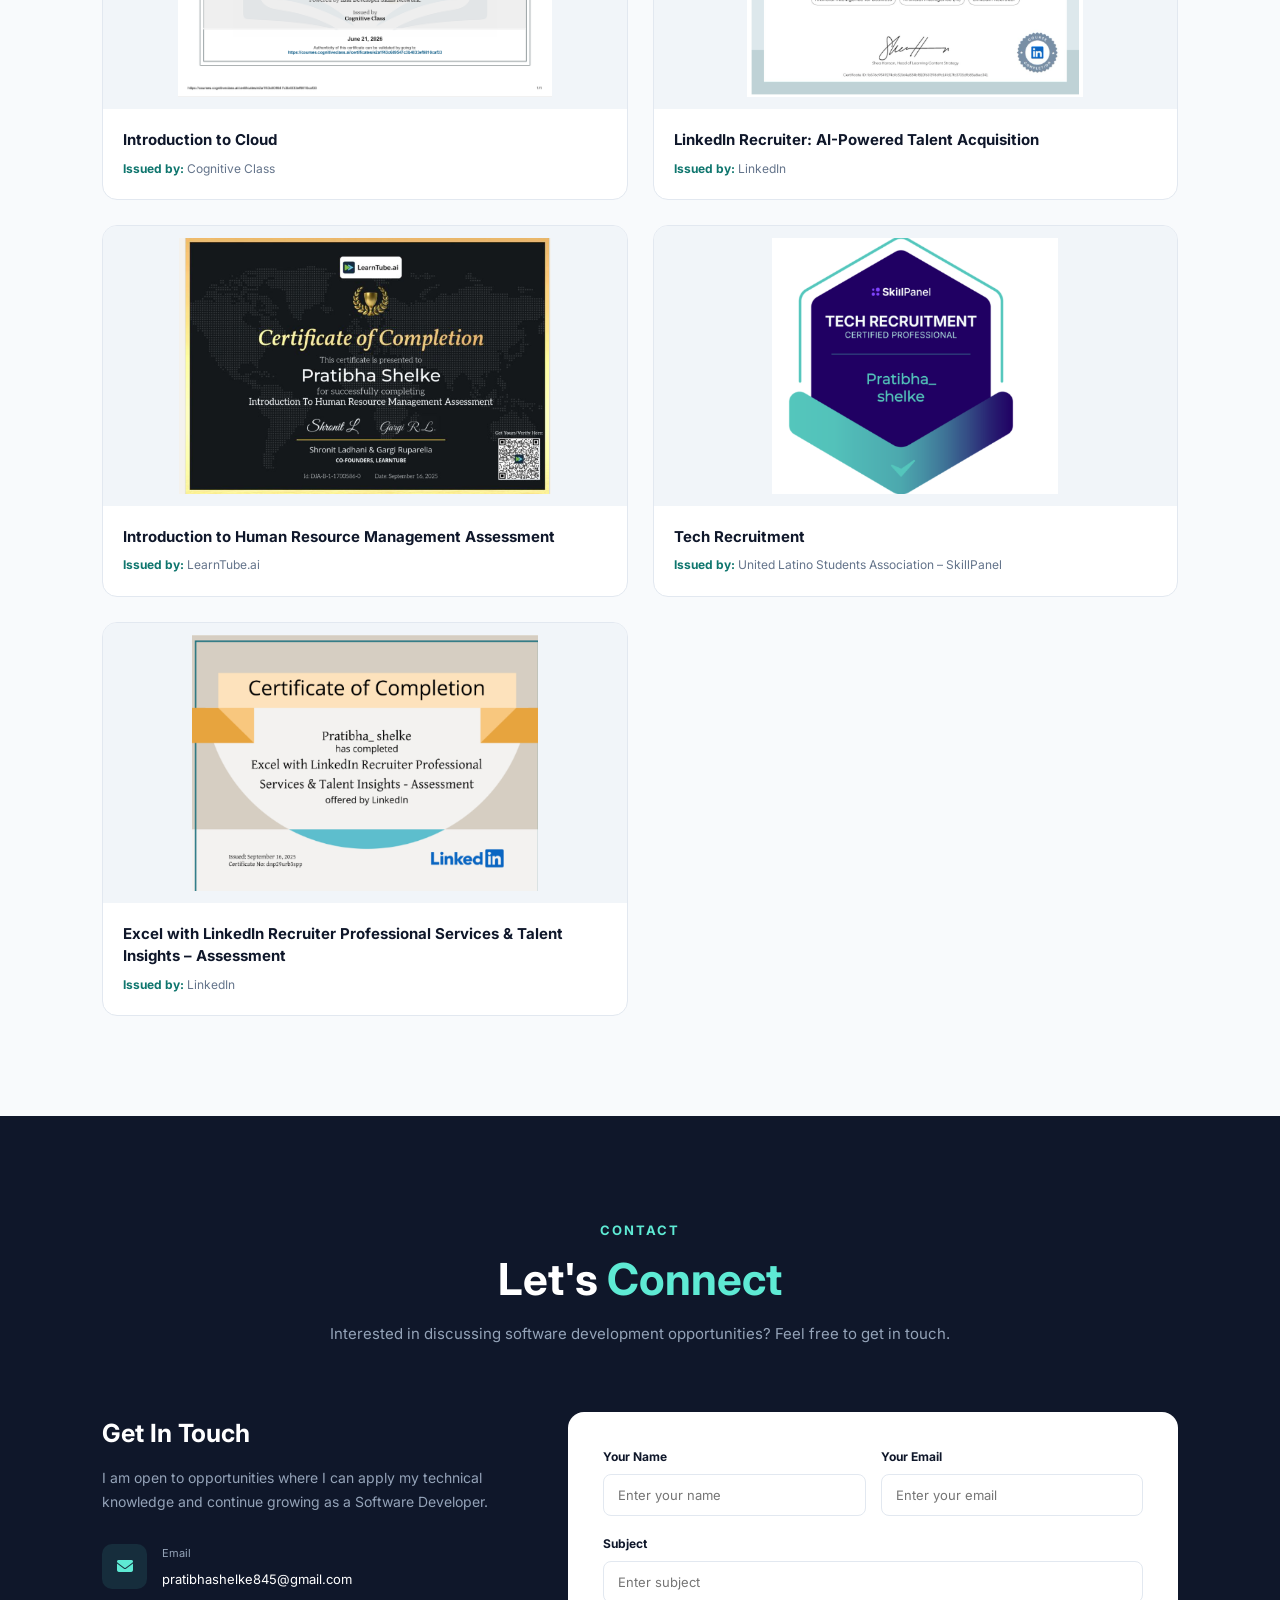
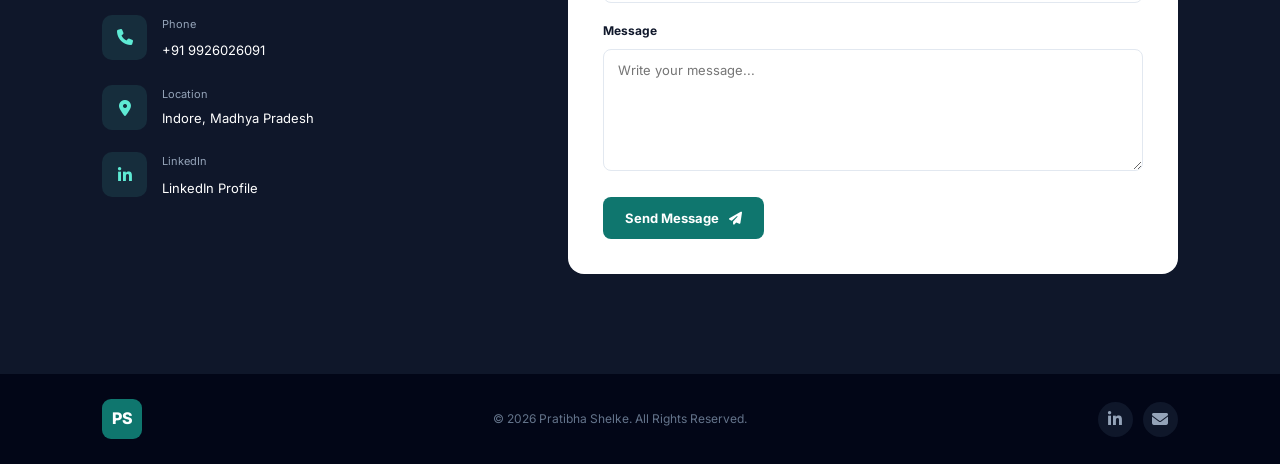
==== commit d9c3286c: "Update print statement from 'Hello' to 'Goodbye'" ====
--- a/Task-1-Portfolio/index.html
+++ b/Task-1-Portfolio/index.html
@@ -257,10 +257,8 @@
 
             <div class="image-border"></div>
 
-
-            <img src="profile.png"
-                 alt="Pratibha Shelke">
-
+<img src="images/profile.png"
+     alt="Pratibha Shelke">
 
             <div class="experience-badge">
 
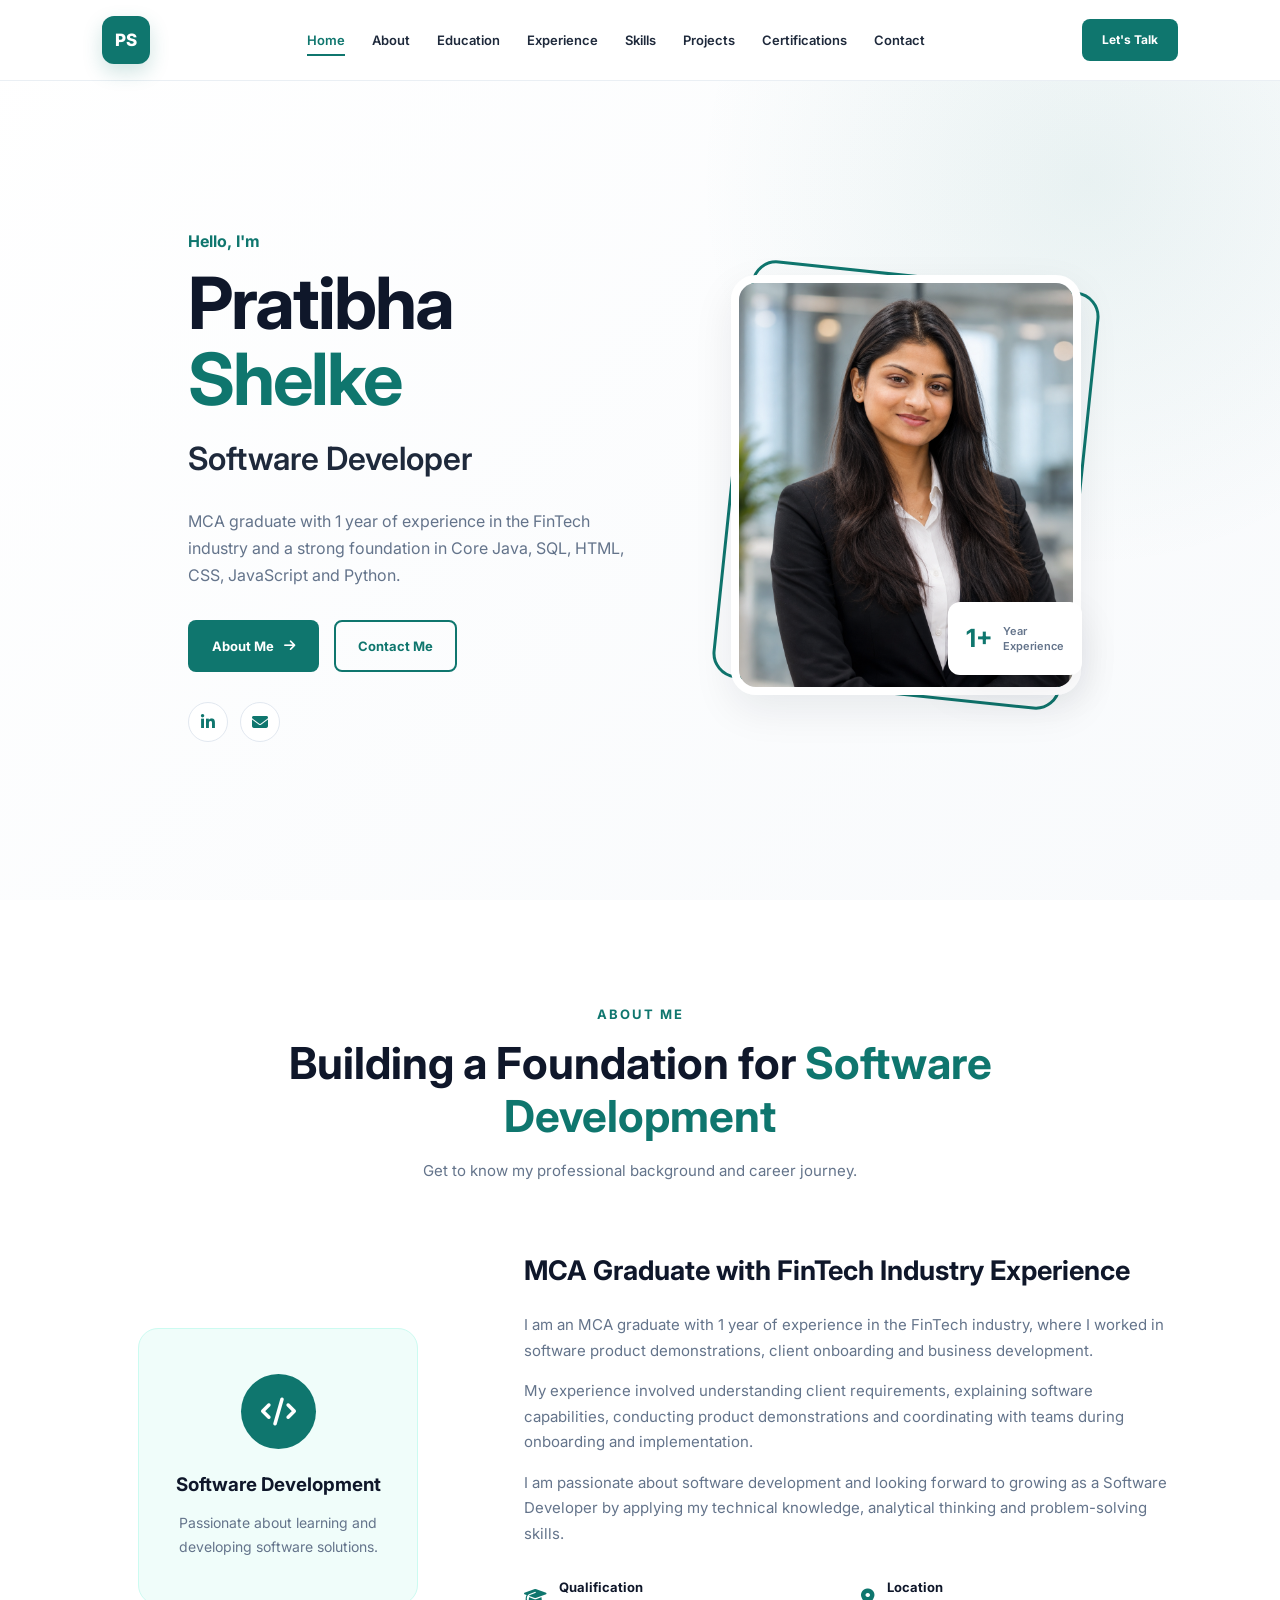
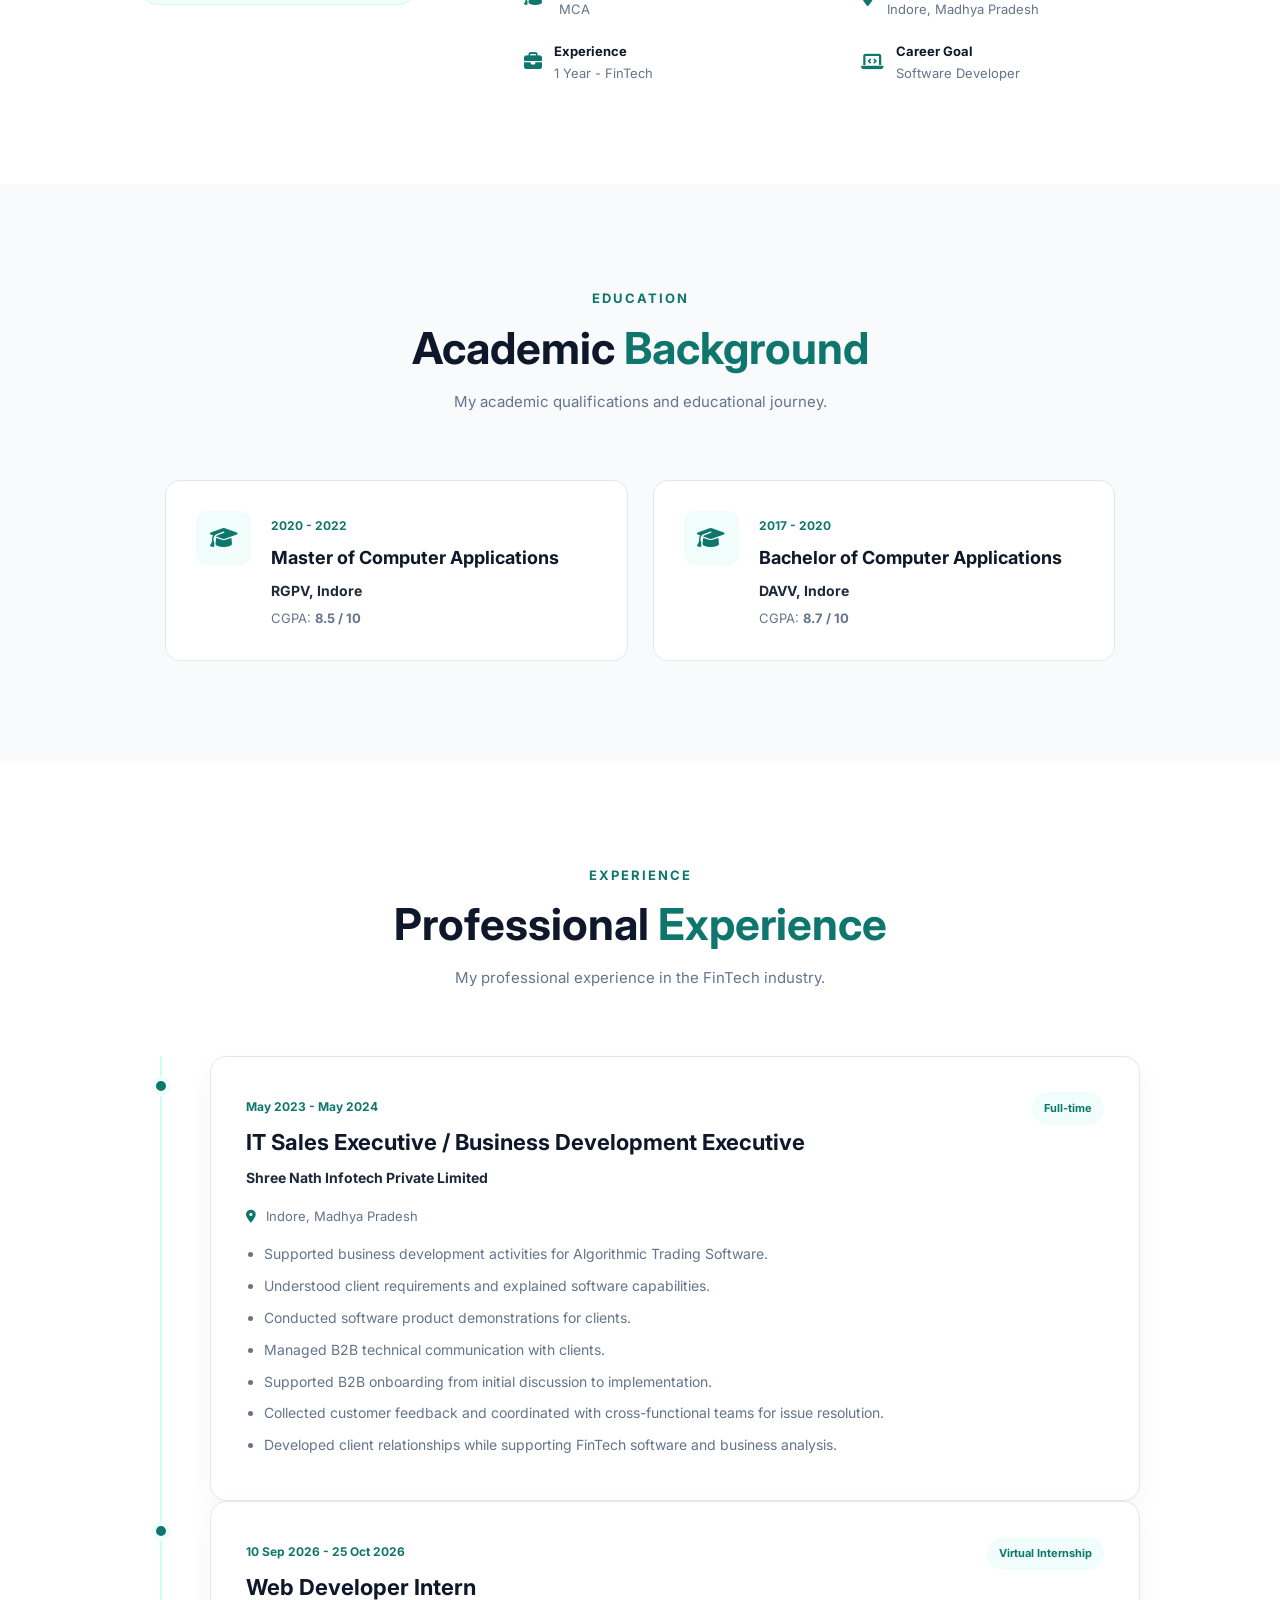
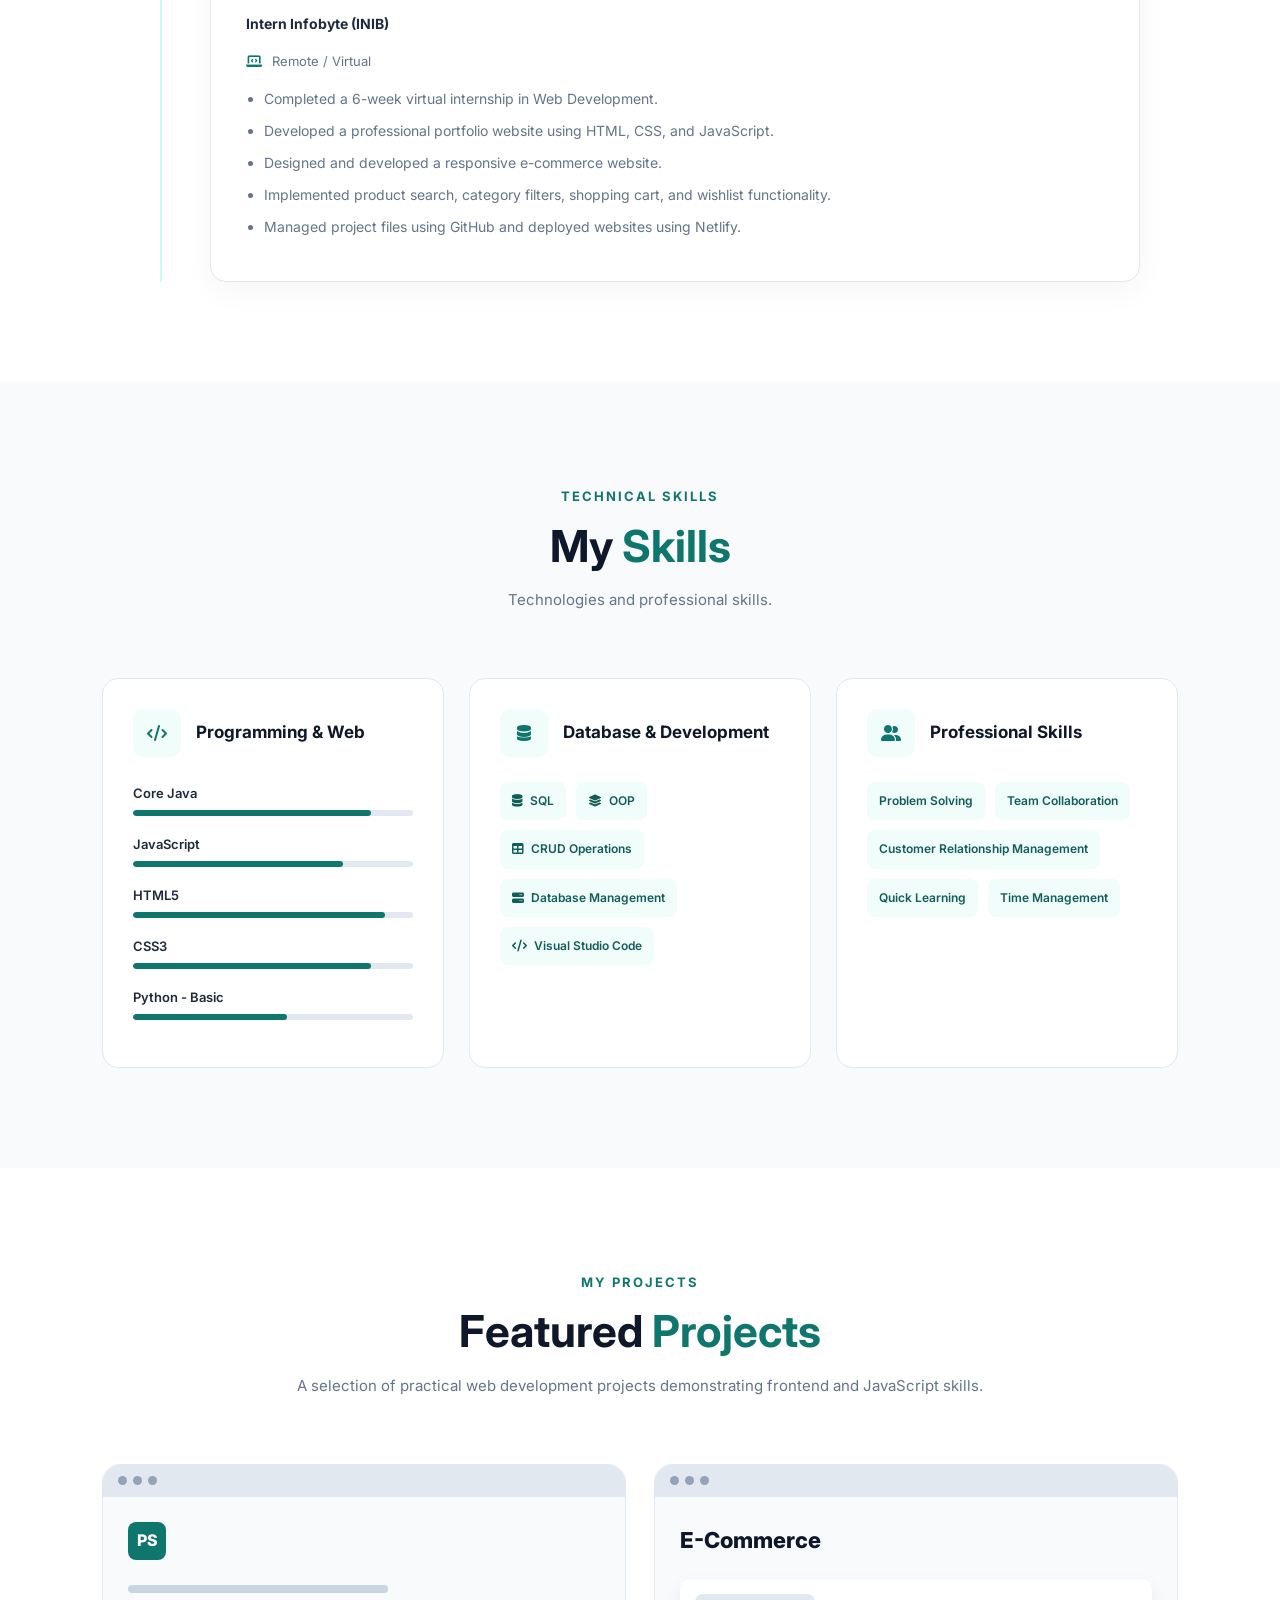
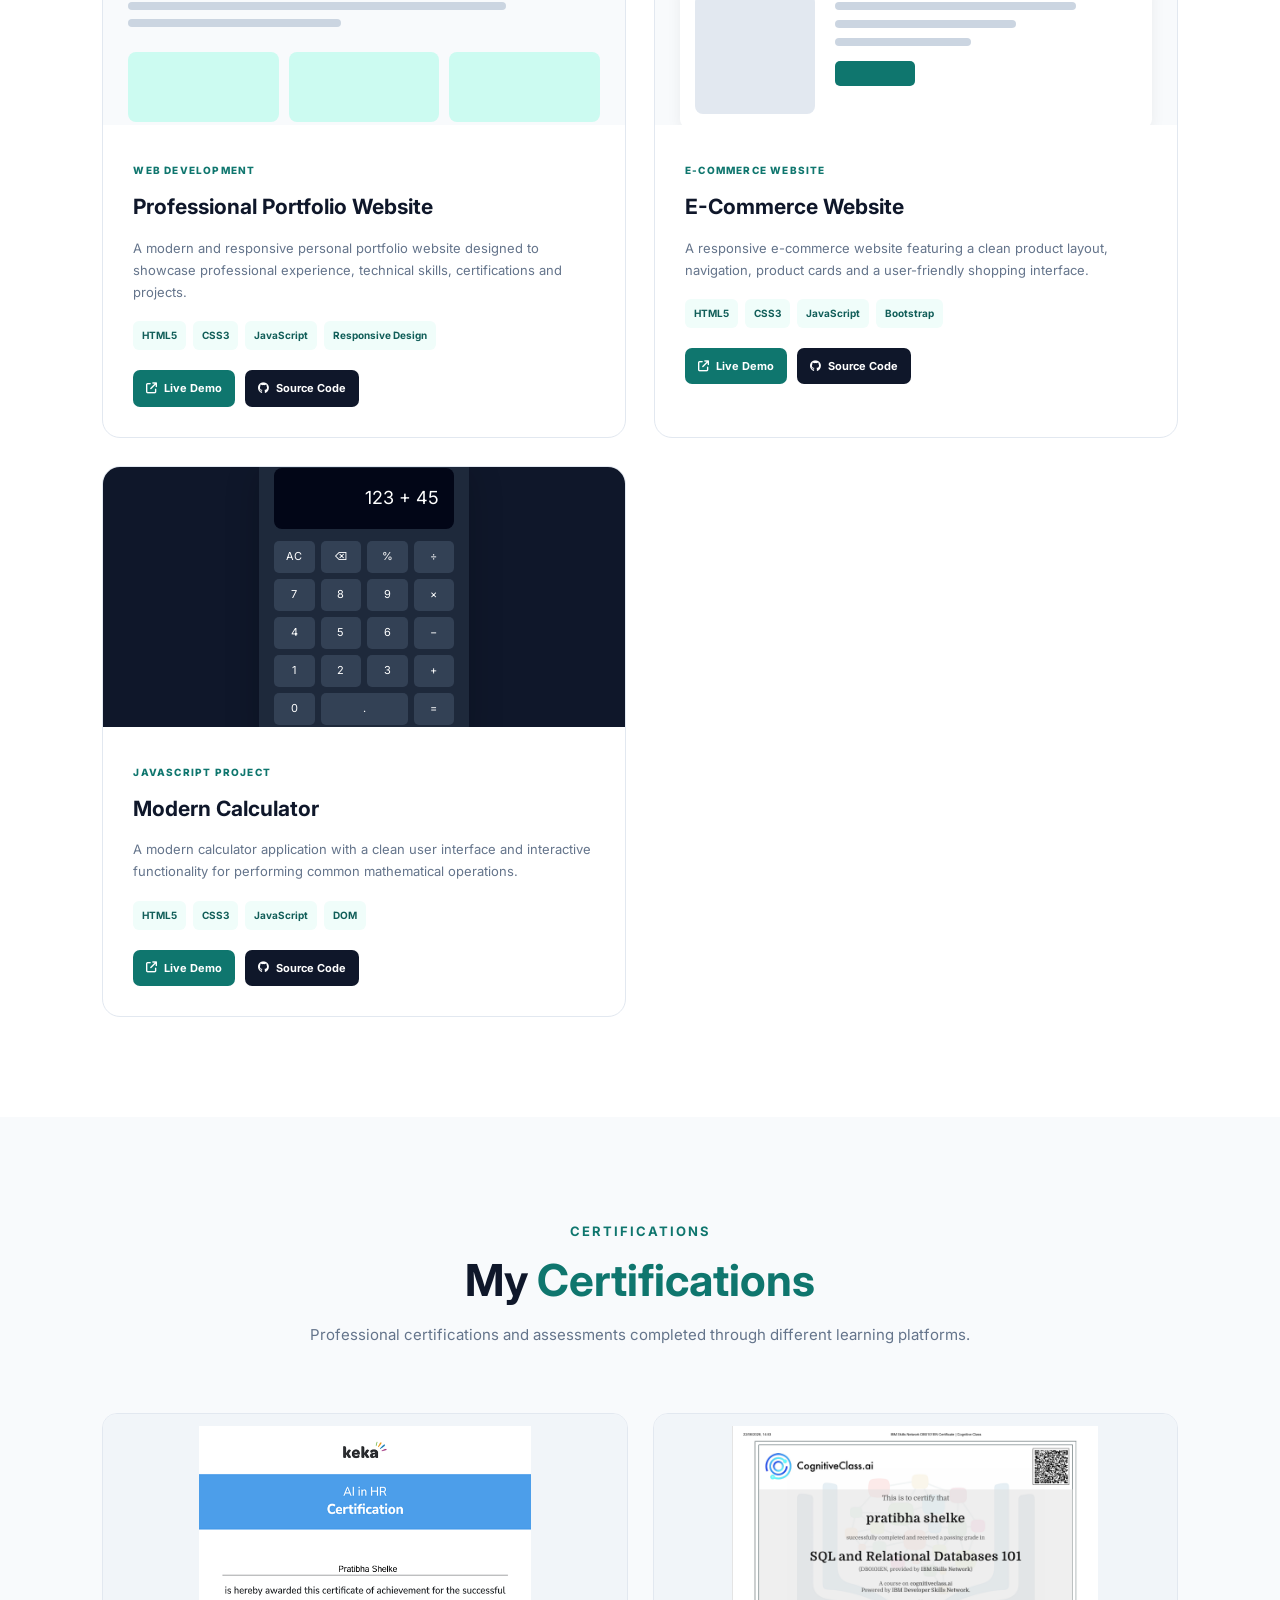
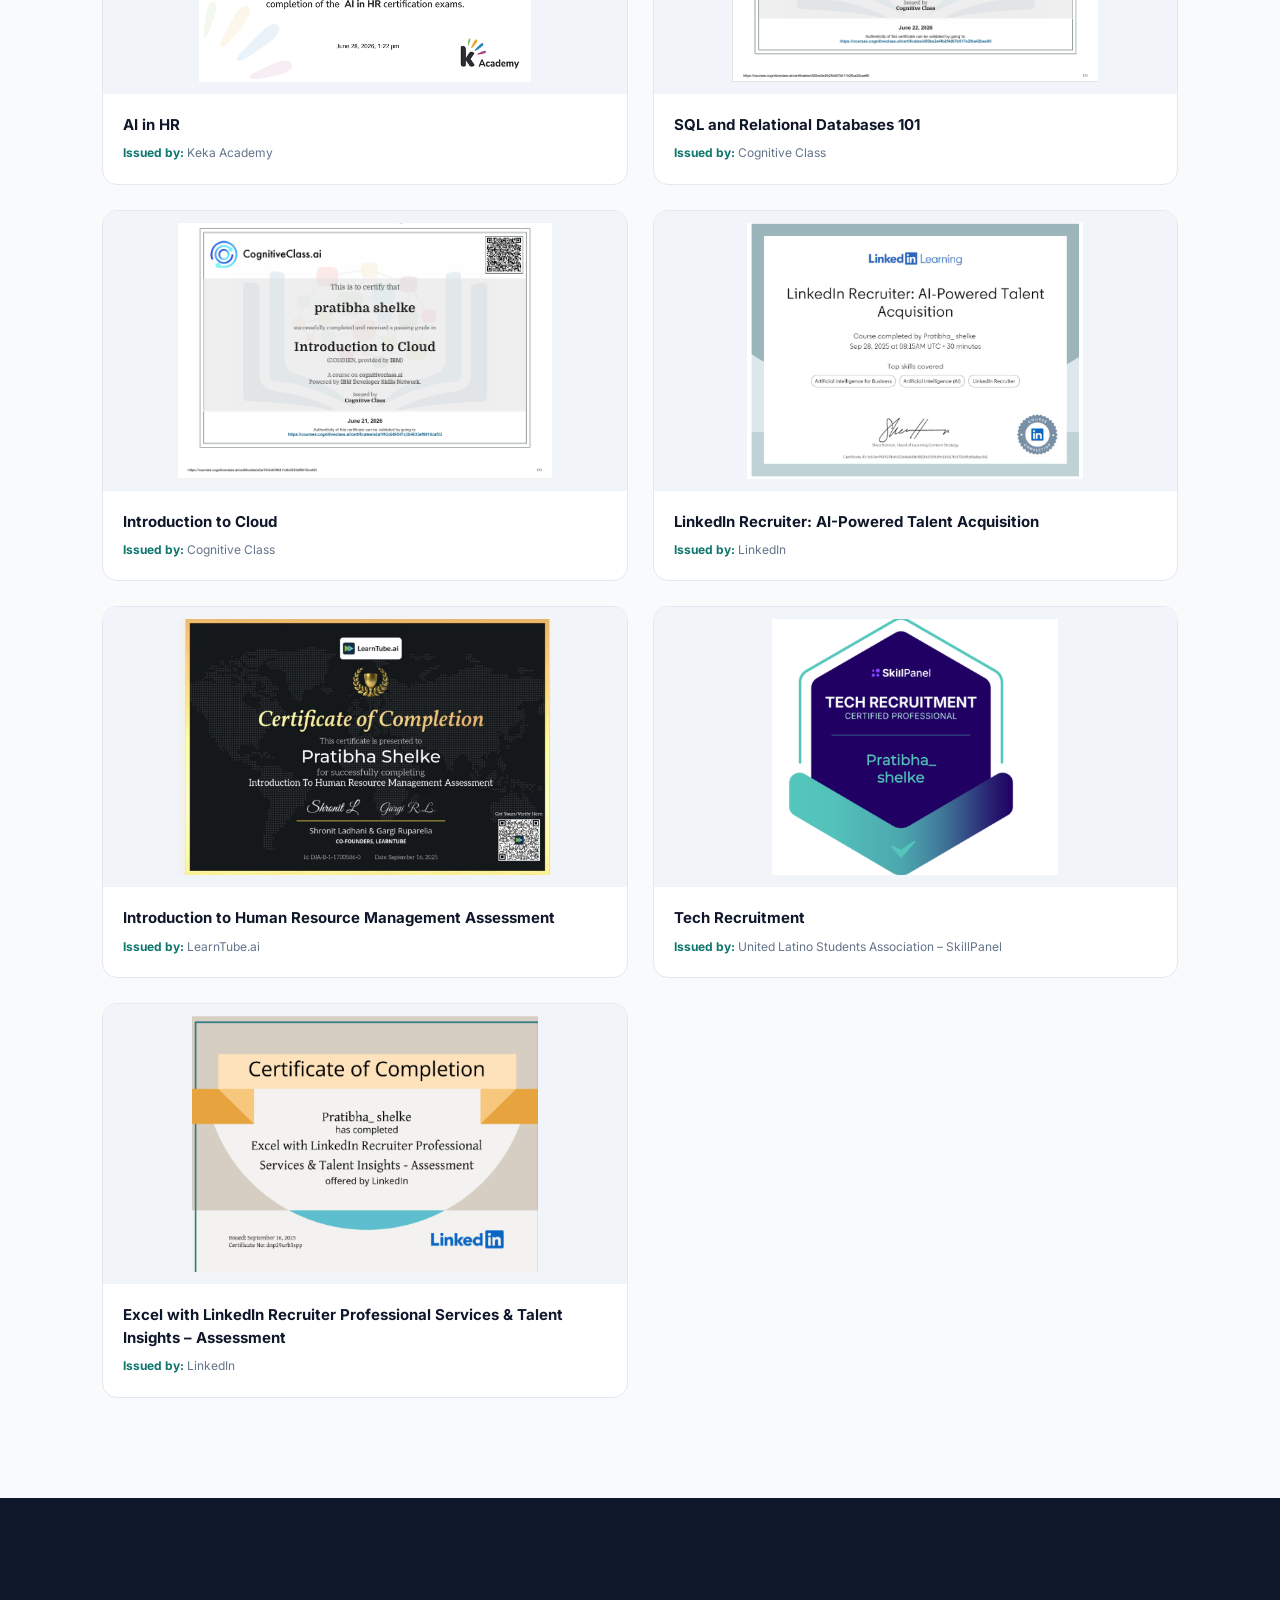
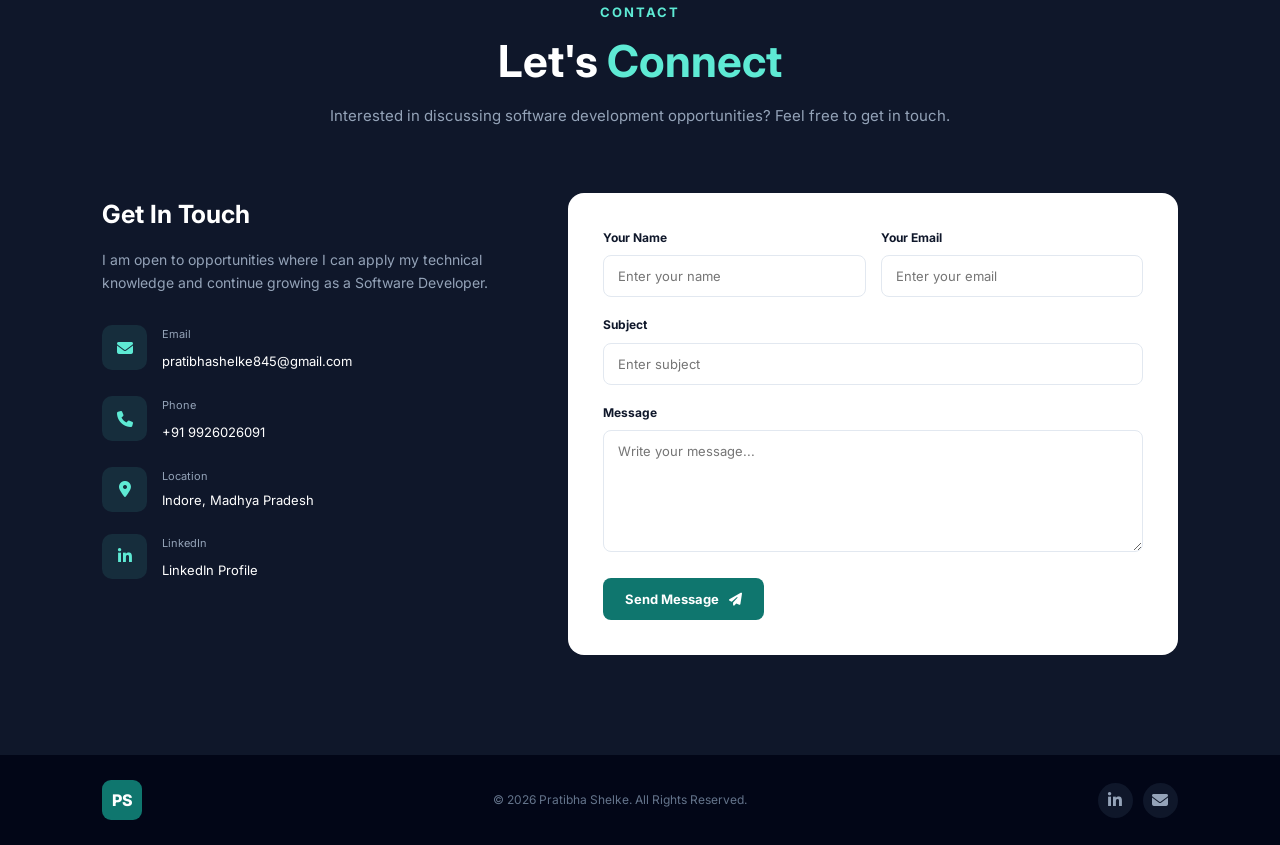
==== commit 4d20e426: "Update index.html" ====
--- a/Task-1-Portfolio/index.html
+++ b/Task-1-Portfolio/index.html
@@ -806,6 +806,73 @@
 
         </div>
 
+<!-- Intern Infobyte Internship Experience -->
+<div class="timeline-item reveal">
+
+    <div class="timeline-dot"></div>
+
+    <div class="experience-card">
+
+        <div class="experience-top">
+
+            <div>
+
+                <span class="experience-date">
+                    10 Sep 2026 - 25 Oct 2026
+                </span>
+
+                <h3>
+                    Web Developer Intern
+                </h3>
+
+                <h4>
+                    Intern Infobyte (INIB)
+                </h4>
+
+            </div>
+
+            <span class="experience-type">
+                Virtual Internship
+            </span>
+
+        </div>
+
+        <p class="experience-location">
+            <i class="fa-solid fa-laptop-code"></i>
+            Remote / Virtual
+        </p>
+
+        <ul class="experience-list">
+
+            <li>
+                Completed a 6-week virtual internship in Web Development.
+            </li>
+
+            <li>
+                Developed a professional portfolio website using HTML,
+                CSS, and JavaScript.
+            </li>
+
+            <li>
+                Designed and developed a responsive e-commerce website.
+            </li>
+
+            <li>
+                Implemented product search, category filters,
+                shopping cart, and wishlist functionality.
+            </li>
+
+            <li>
+                Managed project files using GitHub and deployed websites
+                using Netlify.
+            </li>
+
+        </ul>
+
+    </div>
+
+</div>
+
 
     </div>
 
